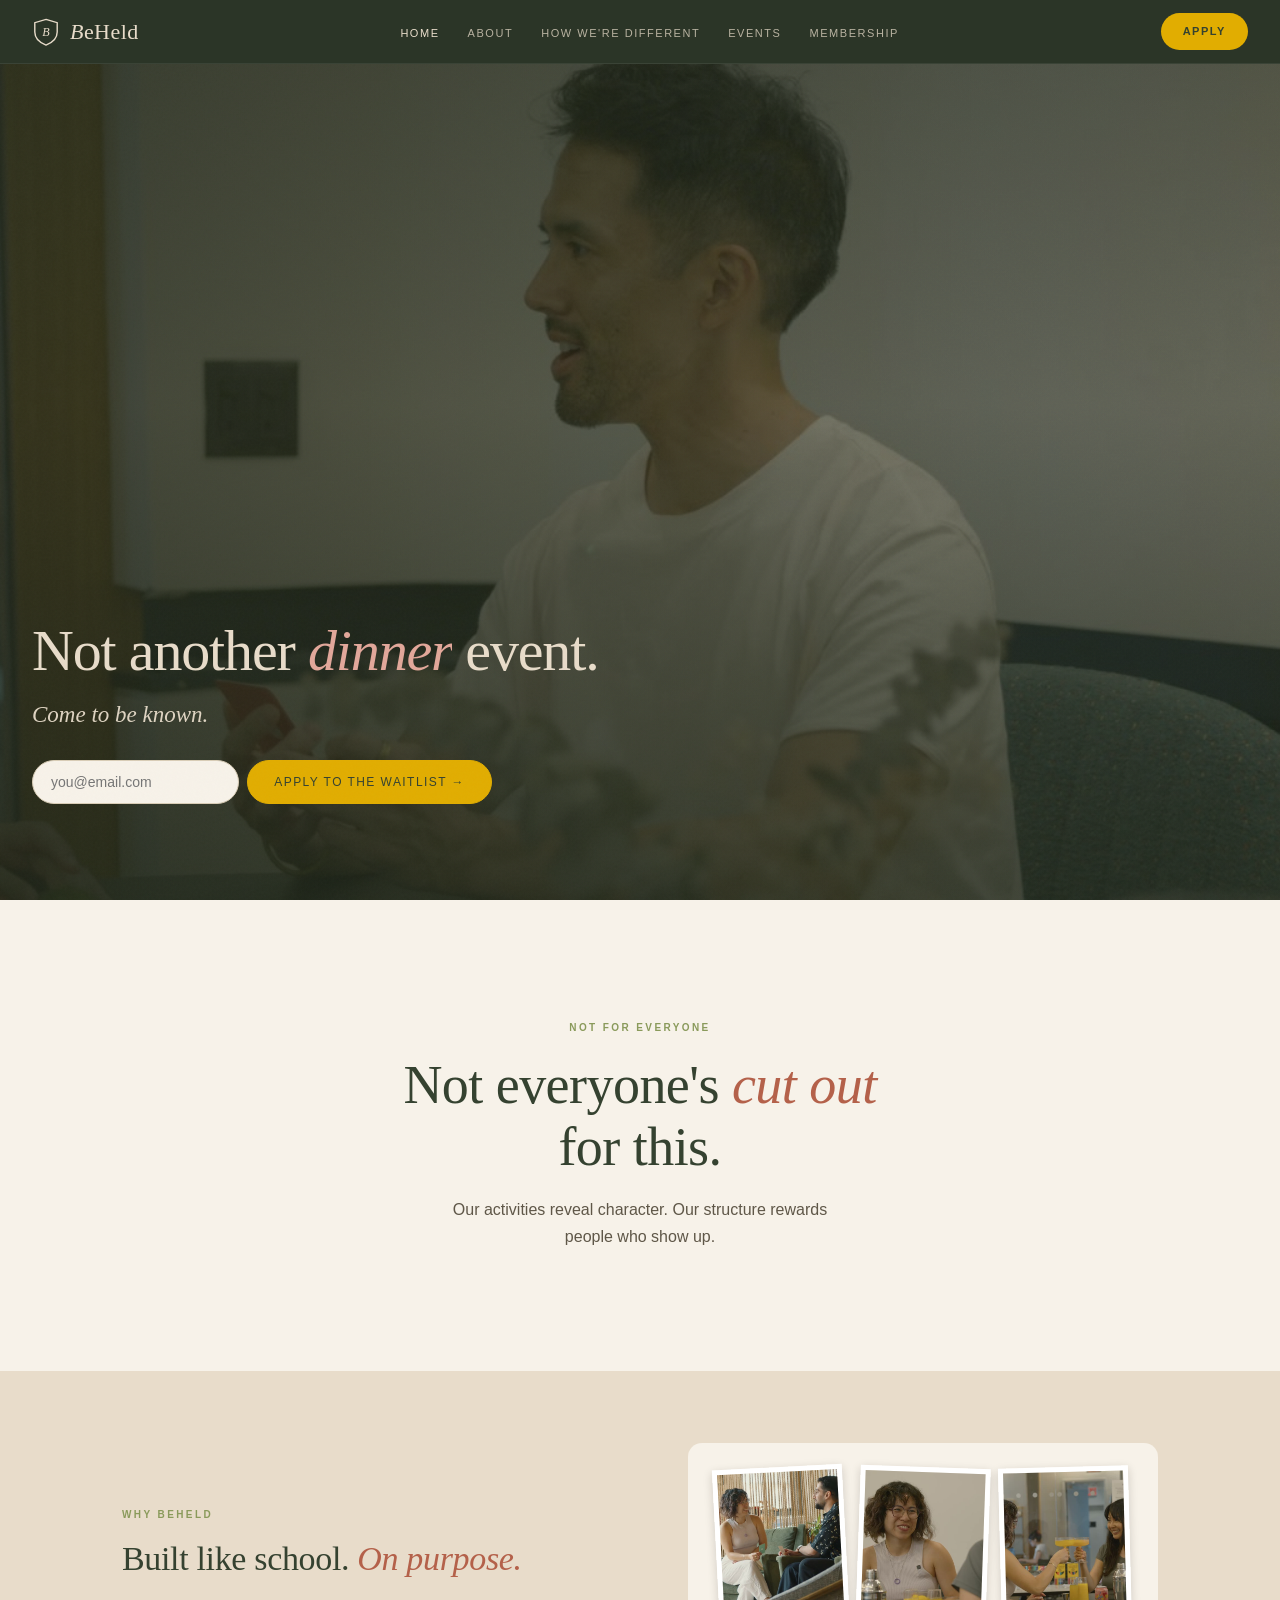
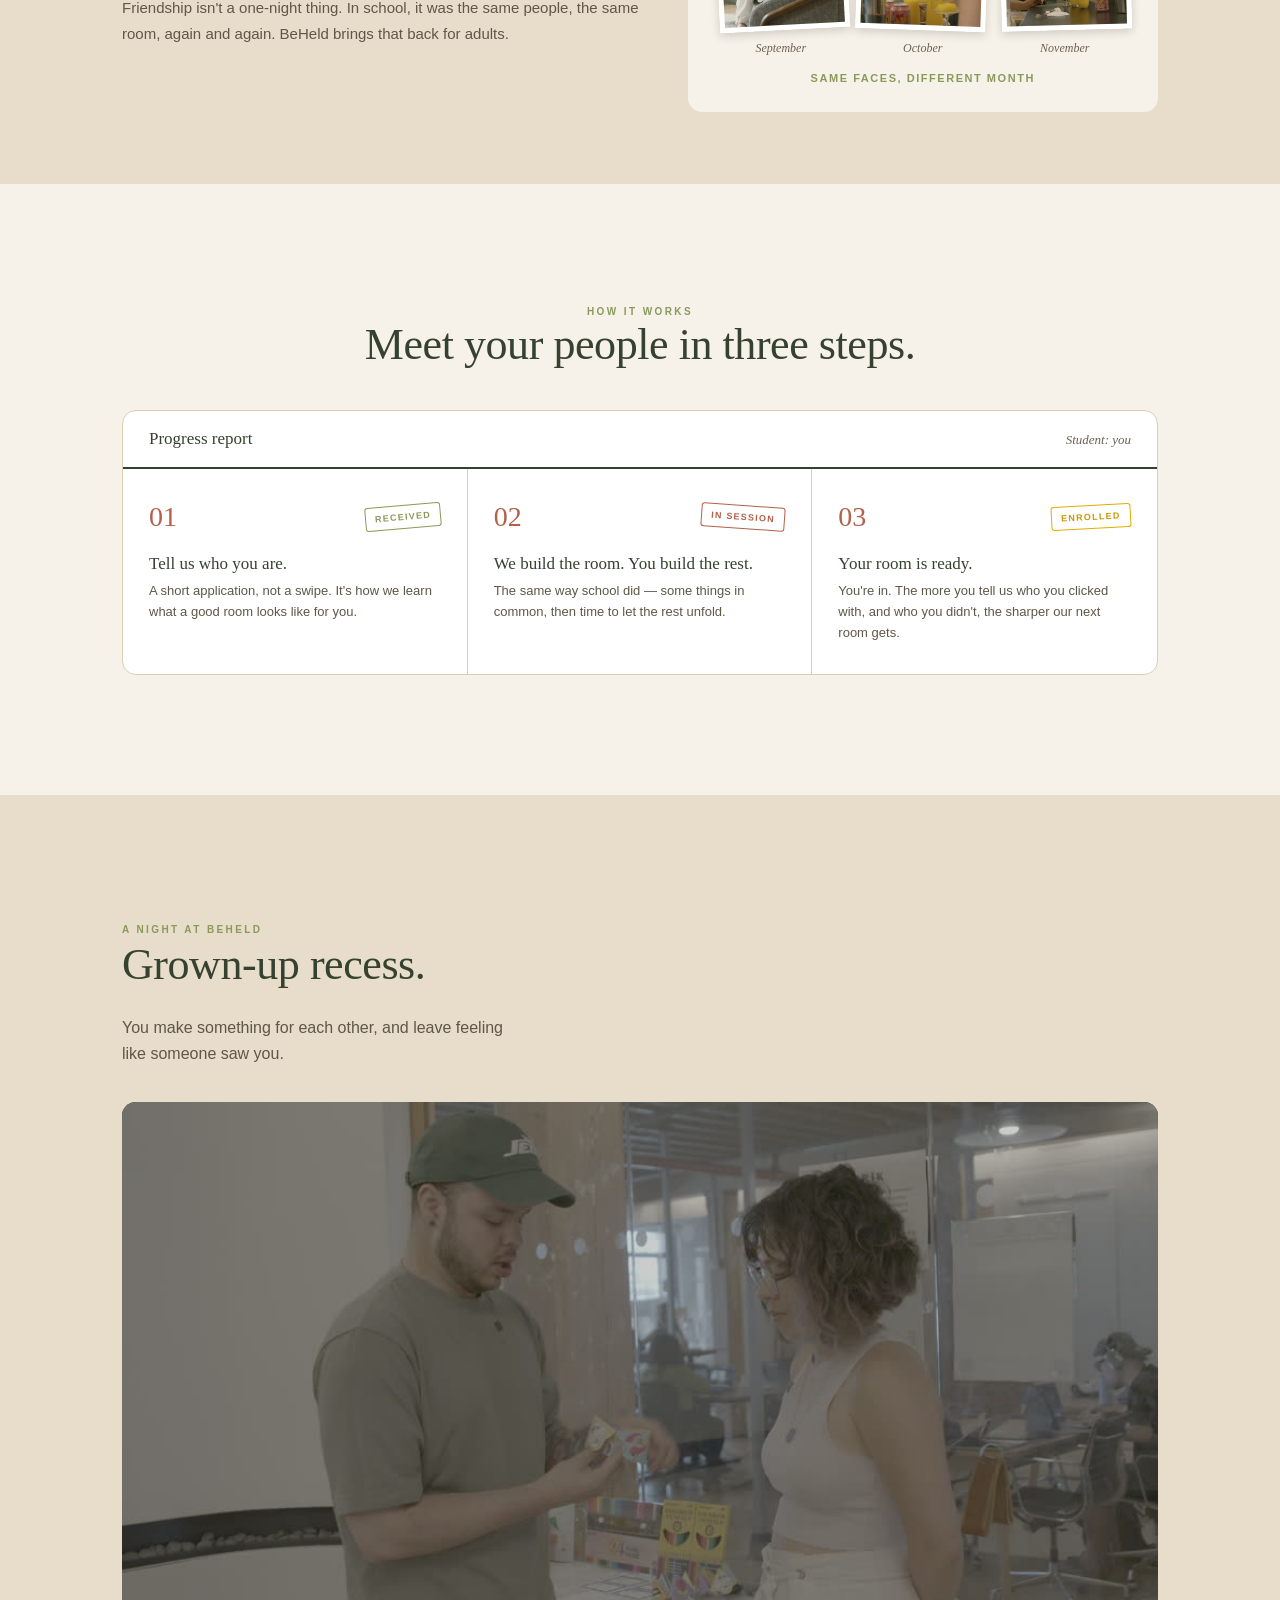
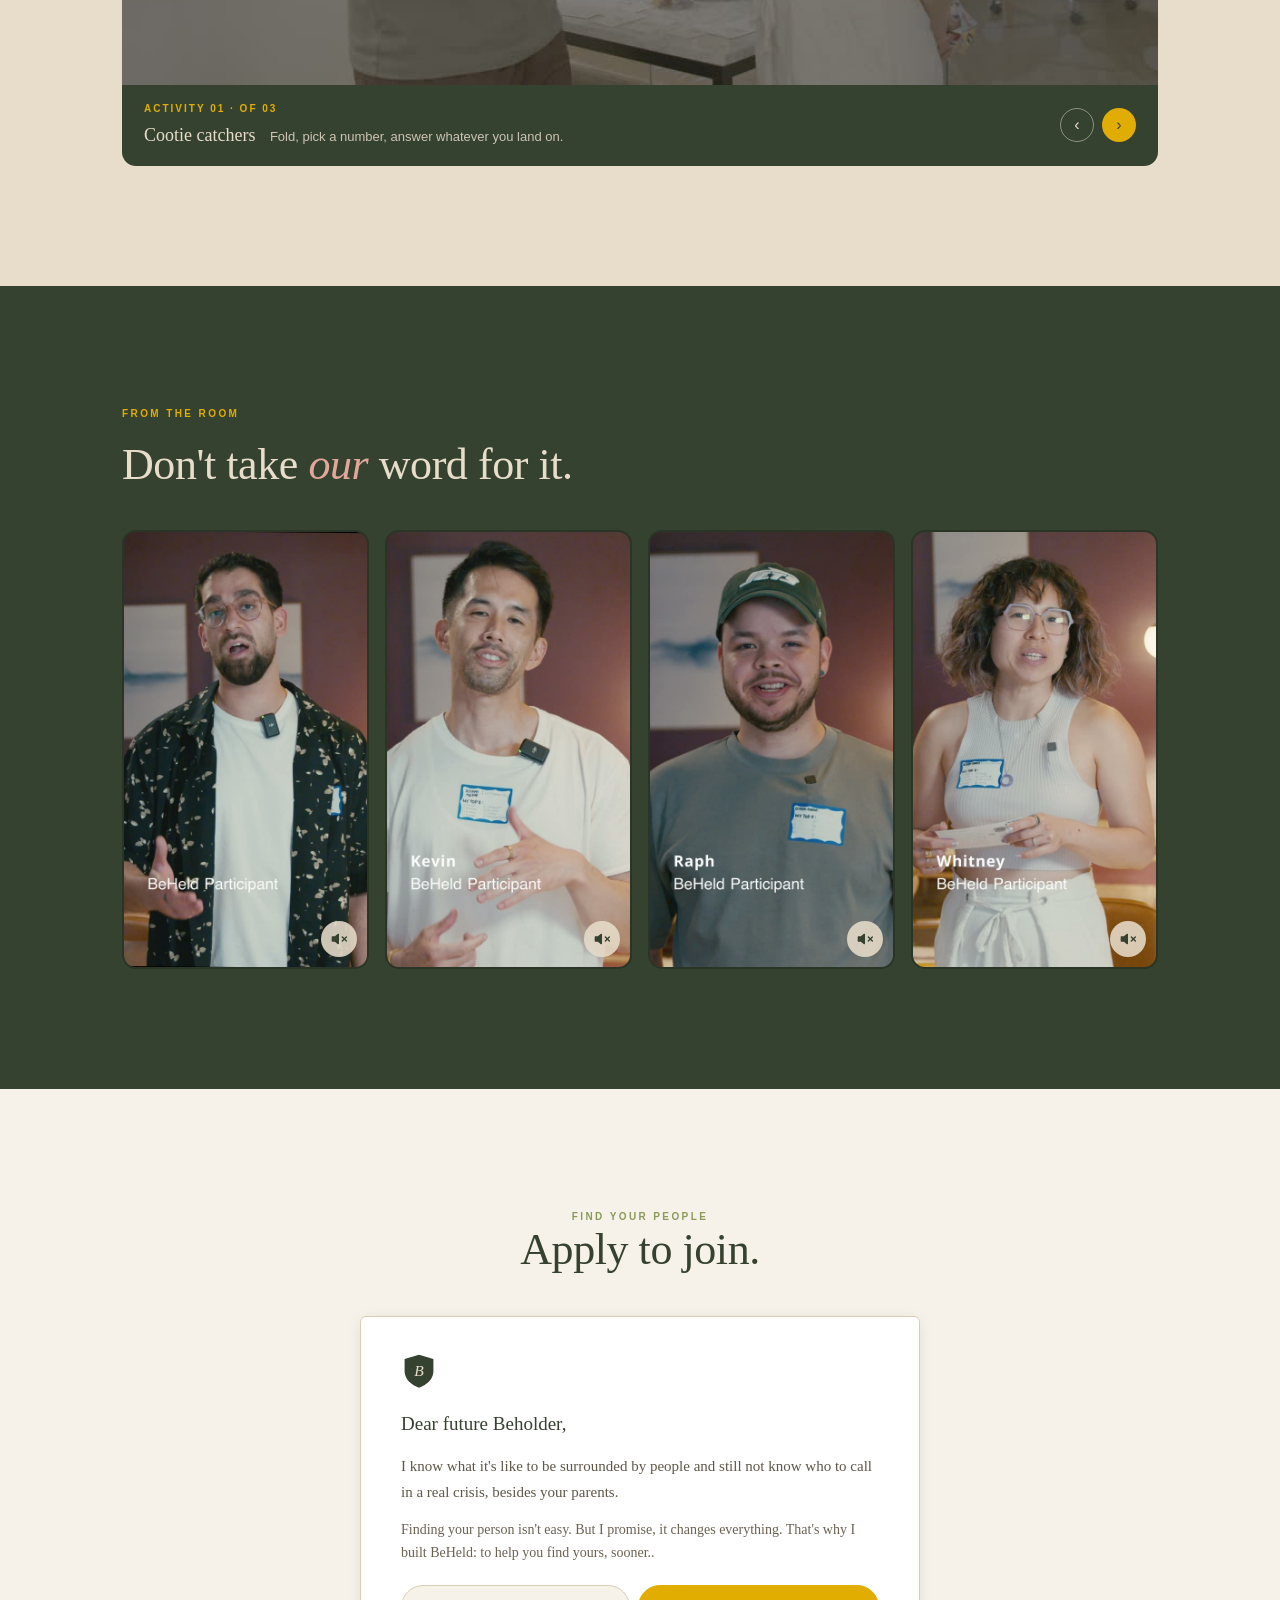
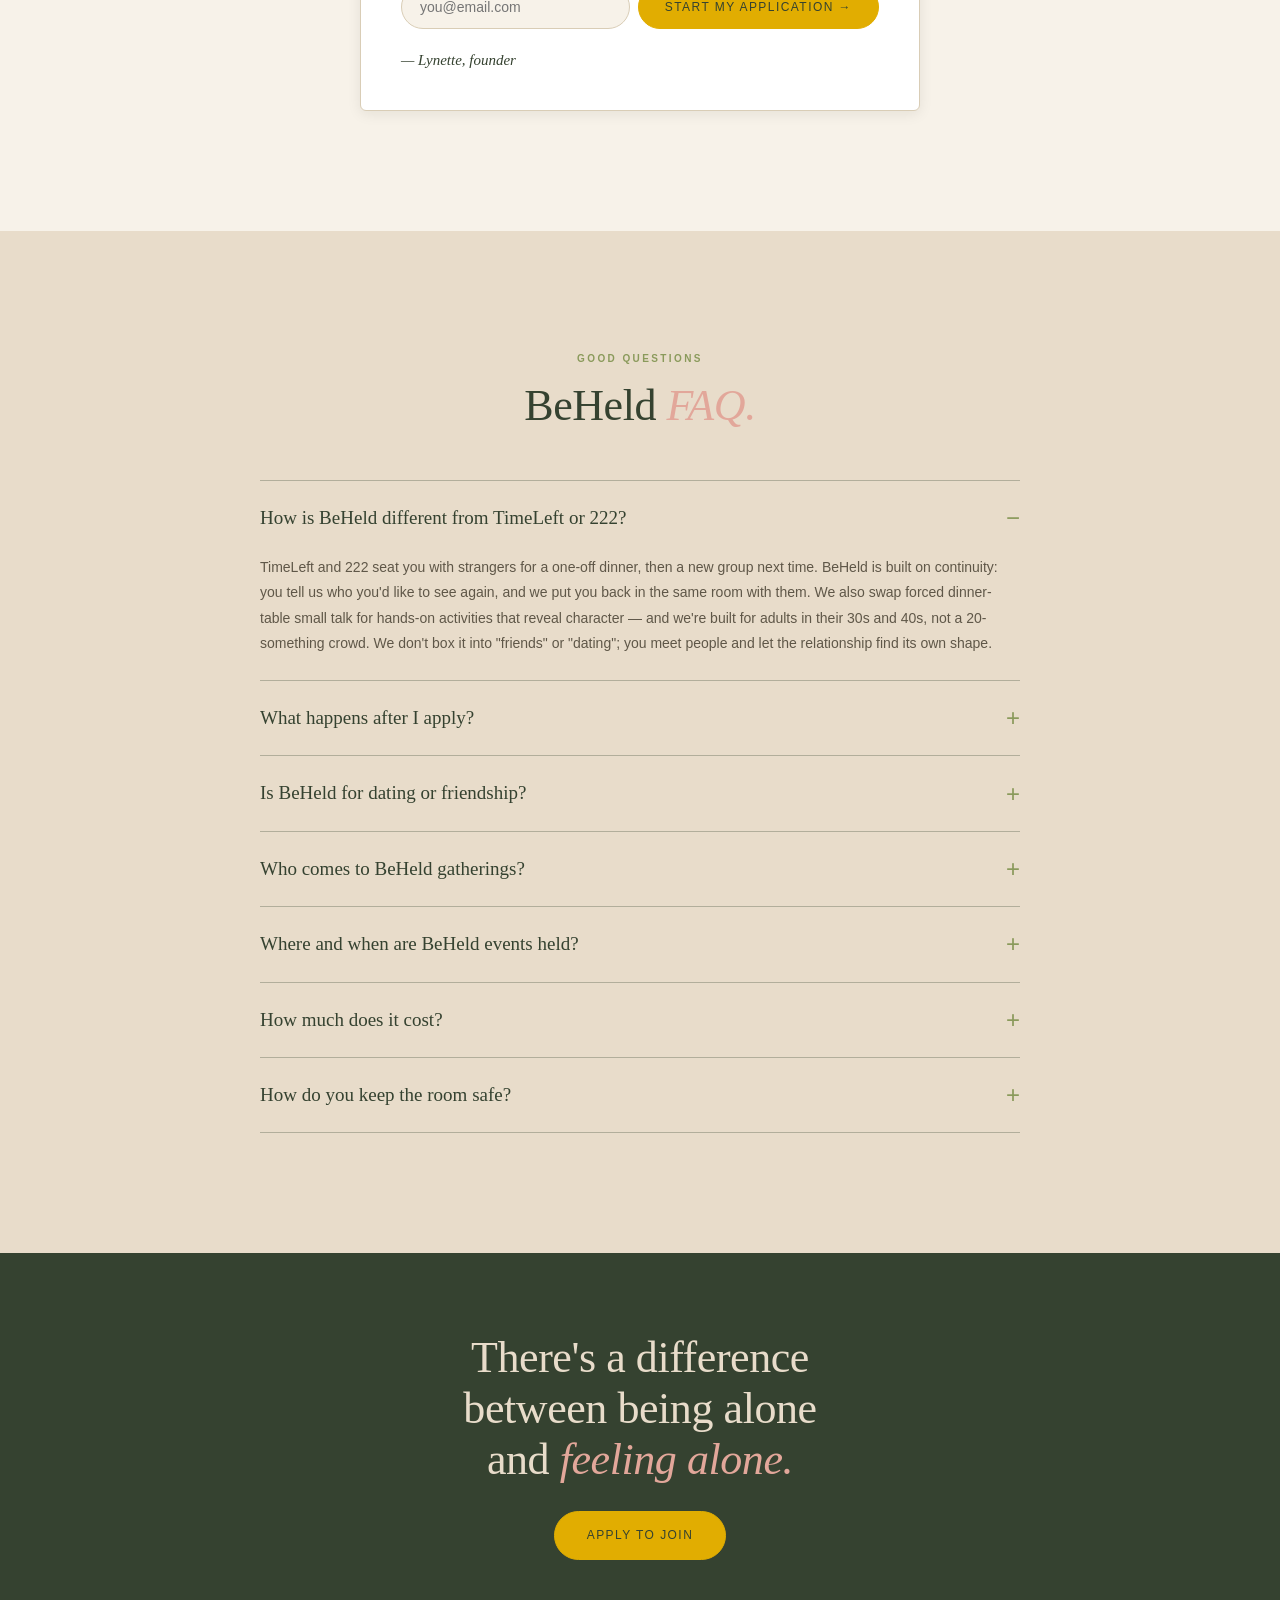
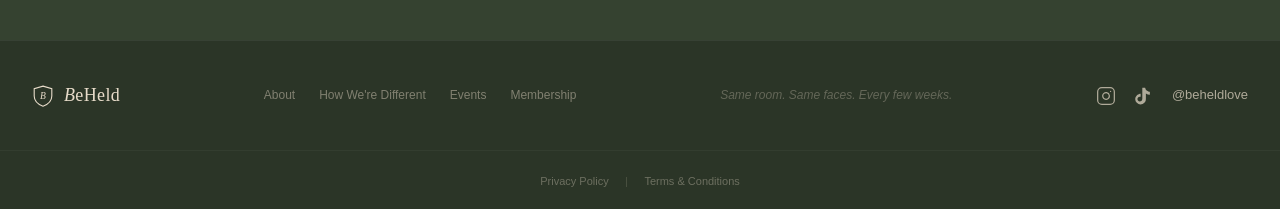
==== index.html @ 6a893042 "SEO pass: real GA4 ID, full head tags on all pages, robots + sitemap - GA4 G-H7E61XHDM6 live on all " ====
<!DOCTYPE html>
<html lang="en">
<head>
  <!-- Google Analytics 4 -->
  <script async src="https://www.googletagmanager.com/gtag/js?id=G-H7E61XHDM6"></script>
  <script>
    window.dataLayer = window.dataLayer || [];
    function gtag(){dataLayer.push(arguments);}
    gtag('js', new Date());
    gtag('config', 'G-H7E61XHDM6', { allow_google_signals: false });
  </script>

  <meta charset="UTF-8"/>
  <meta name="viewport" content="width=device-width, initial-scale=1.0"/>
  <title>Meaningful Connection Events in NYC | BeHeld</title>
  <meta name="description" content="Curated NYC gatherings for people seeking meaningful connection. Go beyond small talk through activities that reveal character and end with Made for You."/>
  <link rel="canonical" href="https://beheld.love/"/>
  <meta name="robots" content="index, follow"/>
  <meta property="og:type" content="website"/>
  <meta property="og:title" content="Meaningful Connection Events in NYC | BeHeld"/>
  <meta property="og:description" content="Curated NYC gatherings for people seeking meaningful connection. Go beyond small talk through activities that reveal character and end with Made for You."/>
  <meta property="og:url" content="https://beheld.love/"/>
  <meta property="og:image" content="https://beheld.love/assets/og-image.jpg"/>
  <meta name="twitter:card" content="summary_large_image"/>
  <link rel="icon" type="image/svg+xml" href="assets/crest.svg"/>
  <!-- Klaviyo onsite tracking + embedded forms -->
  <script async type='text/javascript' src='https://static.klaviyo.com/onsite/js/TFTB5A/klaviyo.js?company_id=TFTB5A'></script>
  <script type="text/javascript">
  //Initialize Klaviyo object on page load
  !function(){if(!window.klaviyo){window._klOnsite=window._klOnsite||[];try{window.klaviyo=new Proxy({},{get:function(n,i){return"push"===i?function(){var n;(n=window._klOnsite).push.apply(n,arguments)}:function(){for(var n=arguments.length,o=new Array(n),w=0;w<n;w++)o[w]=arguments[w];var t="function"==typeof o[o.length-1]?o.pop():void 0,e=new Promise((function(n){window._klOnsite.push([i].concat(o,[function(i){t&&t(i),n(i)}]))}));return e}}})}catch(n){window.klaviyo=window.klaviyo||[],window.klaviyo.push=function(){var n;(n=window._klOnsite).push.apply(n,arguments)}}}}();
  </script>
  <link rel="stylesheet" href="css/tokens.css"/>
  <link rel="stylesheet" href="css/base.css"/>
  <link rel="stylesheet" href="css/styles.css"/>
</head>
<body>

<!-- NAV -->
<nav class="nav">
  <a href="index.html" class="logo">
    <svg class="crest" viewBox="0 0 120 120" aria-hidden="true">
      <path d="M60 6 L108 20 V60 C108 88 86 106 60 116 C34 106 12 88 12 60 V20 Z" fill="none" stroke="currentColor" stroke-width="6"/>
      <text x="60" y="76" text-anchor="middle" font-family="Georgia,serif" font-size="52" fill="currentColor" font-style="italic">B</text>
    </svg>
    <span><em>B</em>eHeld</span>
  </a>
  <ul class="nav-links">
    <li><a href="index.html">Home</a></li>
    <li><a href="about.html">About</a></li>
    <li><a href="different.html">How We're Different</a></li>
    <li><a href="events.html">Events</a></li>
    <li><a href="membership.html">Membership</a></li>
    </ul>
  <a href="#join" class="nav-cta" data-track="tally" data-loc="nav">Apply</a>
  <button class="nav-hamburger" id="hamburger" aria-label="Menu">
    <span></span><span></span><span></span>
  </button>
</nav>
<div class="nav-mobile" id="mobile-nav">
  <a href="index.html">Home</a>
  <a href="about.html">About</a>
  <a href="different.html">How We're Different</a>
  <a href="events.html">Events</a>
  <a href="membership.html">Membership</a>
  <a href="#join" style="color:var(--mustard)">Apply →</a>
</div>

<!-- HERO -->
<section class="hero" aria-label="Meet people and build real connections in NYC with BeHeld curated gatherings">
  <div class="hero-media">
    <video autoplay muted loop playsinline poster="assets/hero-poster.jpg" preload="metadata">
      <source src="assets/hero-loop.mp4" type="video/mp4">
    </video>
  </div>
  <div class="hero-scrim"></div>

  <div class="hero-content">
    <h1 aria-label="Not another networking, dinner, speed-dating, or social event.">Not another<br class="hero-h1-br"/> <span class="rotate-line" aria-hidden="true"><span class="rotate-slot"><span class="rotate-word accent">networking</span></span> event.</span></h1>
    <p class="hero-sub hero-sub--serif">Come to be known.</p>

    <form class="lead-form" data-signup-source="homepage_hero" data-flow="application" novalidate>
      <input type="email" name="email" placeholder="you@email.com" aria-label="Your email" required>
      <button class="btn btn-primary" type="submit">Apply to the waitlist →</button>
    </form>
    <p class="lead-form-msg" hidden></p>
  </div>
</section>

<!-- FILTER -->
<section class="section filter-band reveal" id="not-for-everyone">
  <div class="container">
    <span class="eyebrow">Not for everyone</span>
    <h2>Not everyone's <em>cut out</em><br/>for this.</h2>
    <p class="filter-sub">Our activities reveal character. Our structure rewards people who show up.</p>
  </div>
</section>

<!-- WHY BEHELD -->
<section class="section why-band reveal">
  <div class="container why-grid">
    <div class="why-text">
      <span class="eyebrow">Why BeHeld</span>
      <h2>Built like school. <em>On purpose.</em></h2>
      <p>Friendship isn't a one-night thing. In school, it was the same people, the same room, again and again. BeHeld brings that back for adults.</p>
    </div>
    <div class="why-graphic why-yearbook">
      <div class="yearbook-strip">
        <figure class="polaroid"><img src="assets/why-yearbook-1.jpg" alt="Two guests trading question cards on a couch at a BeHeld gathering"/><figcaption>September</figcaption></figure>
        <figure class="polaroid"><img src="assets/why-yearbook-2.jpg" alt="A guest smiling over the drink another guest made for her at a BeHeld night"/><figcaption>October</figcaption></figure>
        <figure class="polaroid"><img src="assets/why-yearbook-3.jpg" alt="Two returning guests toasting the drinks they mixed for each other"/><figcaption>November</figcaption></figure>
      </div>
      <div class="why-caption">Same faces, different month</div>
    </div>
  </div>
</section>

<!-- HOW IT WORKS -->
<section class="section reveal" id="how">
  <div class="container">
    <span class="eyebrow" style="display:block;text-align:center;">How it works</span>
    <h2 style="text-align:center;">Meet your people in three steps.</h2>
    <div class="report-card">
      <div class="report-head">
        <span class="report-title">Progress report</span>
        <span class="report-student">Student: you</span>
      </div>
      <div class="report-grid">
        <div class="report-col">
          <div class="report-col-top">
            <span class="report-num">01</span>
            <span class="report-stamp report-stamp--received">Received</span>
          </div>
          <div class="report-step">Tell us who you are.</div>
          <p>A short application, not a swipe. It's how we learn what a good room looks like for you.</p>
        </div>
        <div class="report-col">
          <div class="report-col-top">
            <span class="report-num">02</span>
            <span class="report-stamp report-stamp--session">In session</span>
          </div>
          <div class="report-step">We build the room. You build the rest.</div>
          <p>The same way school did — some things in common, then time to let the rest unfold.</p>
        </div>
        <div class="report-col">
          <div class="report-col-top">
            <span class="report-num">03</span>
            <span class="report-stamp report-stamp--enrolled">Enrolled</span>
          </div>
          <div class="report-step">Your room is ready.</div>
          <p>You're in. The more you tell us who you clicked with, and who you didn't, the sharper our next room gets.</p>
        </div>
      </div>
    </div>
  </div>
</section>

<!-- THE NIGHT -->
<section class="section night-band reveal" id="night">
  <div class="container">
    <span class="eyebrow">A night at BeHeld</span>
    <h2 style="text-align:left;">Grown-up recess.</h2>
    <p class="night-sub">You make something for each other, and leave feeling like someone saw you.</p>
    <div class="recess-carousel">
      <div class="recess-frame">
        <div class="recess-stage">
          <figure class="recess-slide is-active" data-name="Cootie catchers" data-desc="Fold, pick a number, answer whatever you land on.">
            <video src="assets/recess-cootie.mp4" poster="assets/recess-cootie.jpg" muted loop playsinline preload="metadata" aria-label="Guests folding cootie catchers"></video>
          </figure>
          <figure class="recess-slide" data-name="Mix a drink for each other" data-desc="You don’t order here — you make one for the person across from you.">
            <video src="assets/recess-drink.mp4" poster="assets/recess-drink.jpg" muted loop playsinline preload="metadata" aria-label="Guests mixing drinks for each other"></video>
          </figure>
          <figure class="recess-slide" data-name="Deep-question cards" data-desc="Skip the weather. Draw a card, go somewhere real.">
            <video src="assets/recess-questions.mp4" poster="assets/recess-questions.jpg" muted loop playsinline preload="metadata" aria-label="Guests trading deep-question cards"></video>
          </figure>
          <!-- Coming when footage lands:
          <figure class="recess-slide" data-name="Postcard coloring" data-desc="Color something someone else takes home.">…</figure> -->
        </div>
        <div class="recess-caption">
          <div class="recess-text">
            <div class="recess-num">Activity 01 · of 02</div>
            <span class="recess-name">Cootie catchers</span>
            <span class="recess-desc">Fold, pick a number, answer whatever you land on.</span>
          </div>
          <div class="recess-arrows">
            <button class="recess-prev" type="button" aria-label="Previous activity">‹</button>
            <button class="recess-next" type="button" aria-label="Next activity">›</button>
          </div>
        </div>
      </div>
    </div>
  </div>
</section>

<!-- TESTIMONIALS -->
<section class="section testimonial-band reveal" id="stories">
  <div class="container">
    <span class="eyebrow">From the room</span>
    <h2 style="text-align:left;">Don't take <em>our</em> word for it.</h2>
    <div class="testimonial-grid">
      <div class="testimonial-card" data-clip="jason">
        <video src="assets/testimonial-jason.mp4" poster="assets/testimonial-jason.jpg" preload="none" playsinline loop aria-label="Member testimonial video"></video>
        <button class="testimonial-sound" type="button" aria-label="Play with sound">
          <svg class="ic-muted" width="16" height="16" viewBox="0 0 24 24" fill="none" stroke="currentColor" stroke-width="2" stroke-linecap="round" stroke-linejoin="round" aria-hidden="true"><polygon points="11 5 6 9 2 9 2 15 6 15 11 19 11 5" fill="currentColor"/><line x1="23" y1="9" x2="17" y2="15"/><line x1="17" y1="9" x2="23" y2="15"/></svg>
          <svg class="ic-sound" width="16" height="16" viewBox="0 0 24 24" fill="none" stroke="currentColor" stroke-width="2" stroke-linecap="round" stroke-linejoin="round" aria-hidden="true"><polygon points="11 5 6 9 2 9 2 15 6 15 11 19 11 5" fill="currentColor"/><path d="M15.54 8.46a5 5 0 0 1 0 7.07"/><path d="M19.07 4.93a10 10 0 0 1 0 14.14"/></svg>
        </button>
      </div>
      <div class="testimonial-card" data-clip="kevin">
        <video src="assets/testimonial-kevin.mp4" poster="assets/testimonial-kevin.jpg" preload="none" playsinline loop aria-label="Member testimonial video"></video>
        <button class="testimonial-sound" type="button" aria-label="Play with sound">
          <svg class="ic-muted" width="16" height="16" viewBox="0 0 24 24" fill="none" stroke="currentColor" stroke-width="2" stroke-linecap="round" stroke-linejoin="round" aria-hidden="true"><polygon points="11 5 6 9 2 9 2 15 6 15 11 19 11 5" fill="currentColor"/><line x1="23" y1="9" x2="17" y2="15"/><line x1="17" y1="9" x2="23" y2="15"/></svg>
          <svg class="ic-sound" width="16" height="16" viewBox="0 0 24 24" fill="none" stroke="currentColor" stroke-width="2" stroke-linecap="round" stroke-linejoin="round" aria-hidden="true"><polygon points="11 5 6 9 2 9 2 15 6 15 11 19 11 5" fill="currentColor"/><path d="M15.54 8.46a5 5 0 0 1 0 7.07"/><path d="M19.07 4.93a10 10 0 0 1 0 14.14"/></svg>
        </button>
      </div>
      <div class="testimonial-card" data-clip="raph">
        <video src="assets/testimonial-raph.mp4" poster="assets/testimonial-raph.jpg" preload="none" playsinline loop aria-label="Member testimonial video"></video>
        <button class="testimonial-sound" type="button" aria-label="Play with sound">
          <svg class="ic-muted" width="16" height="16" viewBox="0 0 24 24" fill="none" stroke="currentColor" stroke-width="2" stroke-linecap="round" stroke-linejoin="round" aria-hidden="true"><polygon points="11 5 6 9 2 9 2 15 6 15 11 19 11 5" fill="currentColor"/><line x1="23" y1="9" x2="17" y2="15"/><line x1="17" y1="9" x2="23" y2="15"/></svg>
          <svg class="ic-sound" width="16" height="16" viewBox="0 0 24 24" fill="none" stroke="currentColor" stroke-width="2" stroke-linecap="round" stroke-linejoin="round" aria-hidden="true"><polygon points="11 5 6 9 2 9 2 15 6 15 11 19 11 5" fill="currentColor"/><path d="M15.54 8.46a5 5 0 0 1 0 7.07"/><path d="M19.07 4.93a10 10 0 0 1 0 14.14"/></svg>
        </button>
      </div>
      <div class="testimonial-card" data-clip="whitney">
        <video src="assets/testimonial-whitney.mp4" poster="assets/testimonial-whitney.jpg" preload="none" playsinline loop aria-label="Member testimonial video"></video>
        <button class="testimonial-sound" type="button" aria-label="Play with sound">
          <svg class="ic-muted" width="16" height="16" viewBox="0 0 24 24" fill="none" stroke="currentColor" stroke-width="2" stroke-linecap="round" stroke-linejoin="round" aria-hidden="true"><polygon points="11 5 6 9 2 9 2 15 6 15 11 19 11 5" fill="currentColor"/><line x1="23" y1="9" x2="17" y2="15"/><line x1="17" y1="9" x2="23" y2="15"/></svg>
          <svg class="ic-sound" width="16" height="16" viewBox="0 0 24 24" fill="none" stroke="currentColor" stroke-width="2" stroke-linecap="round" stroke-linejoin="round" aria-hidden="true"><polygon points="11 5 6 9 2 9 2 15 6 15 11 19 11 5" fill="currentColor"/><path d="M15.54 8.46a5 5 0 0 1 0 7.07"/><path d="M19.07 4.93a10 10 0 0 1 0 14.14"/></svg>
        </button>
      </div>
    </div>
  </div>
</section>

<!-- JOIN -->
<section class="section reveal" id="join">
  <div class="container">
    <span class="eyebrow" style="display:block;text-align:center;">Find your people</span>
    <h2 style="text-align:center;">Apply to join.</h2>
    <div class="letter-card" id="waitlist">
      <svg class="letter-crest" viewBox="0 0 120 120" aria-hidden="true">
        <path d="M60 6 L108 20 V60 C108 88 86 106 60 116 C34 106 12 88 12 60 V20 Z" fill="var(--ivy)"/>
        <text x="60" y="76" text-anchor="middle" font-family="Georgia,serif" font-size="52" fill="#E8DCCA" font-style="italic">B</text>
      </svg>
      <p class="letter-salutation">Dear future Beholder,</p>
      <p class="letter-body">I know what it's like to be surrounded by people and still not know who to call in a real crisis, besides your parents.</p>
      <p class="letter-aside">Finding your person isn't easy. But I promise, it changes everything.
That's why I built BeHeld: to help you find yours, sooner..</p>
      <form class="lead-form" data-signup-source="join_card" data-flow="application" novalidate>
        <input type="email" name="email" placeholder="you@email.com" aria-label="Your email" required>
        <button class="btn btn-primary" type="submit">Start my application →</button>
      </form>
      <p class="lead-form-msg" hidden></p>
      <p class="letter-signature">— Lynette, founder</p>
    </div>
  </div>
</section>

<!-- FAQ -->
<section class="section faq-section" id="faq">
  <div class="container">
    <div class="faq-header reveal">
      <span class="eyebrow" style="display:block;margin-bottom:14px;">Good questions</span>
      <h2>BeHeld <em>FAQ.</em></h2>
    </div>
    <div class="faq-layout-simple reveal">
      <div class="faq-list">
        <details open>
          <summary>How is BeHeld different from TimeLeft or 222?</summary>
          <div class="faq-answer"><p>TimeLeft and 222 seat you with strangers for a one-off dinner, then a new group next time. BeHeld is built on continuity: you tell us who you'd like to see again, and we put you back in the same room with them. We also swap forced dinner-table small talk for hands-on activities that reveal character — and we're built for adults in their 30s and 40s, not a 20-something crowd. We don't box it into "friends" or "dating"; you meet people and let the relationship find its own shape.</p></div>
        </details>
        <details>
          <summary>What happens after I apply?</summary>
          <div class="faq-answer"><p>We read every application — no bots, no scoring algorithm. Then we go looking for your people: adults whose answers suggest you'd actually click. When we've curated a compatible room, you get an invite with the details. Until then, nothing lands in your inbox. That's the whole point of the waitlist — you wait once, well, instead of showing up to room after room of strangers.</p></div>
        </details>
        <details>
          <summary>Is BeHeld for dating or friendship?</summary>
          <div class="faq-answer"><p>Neither, exactly — and that's the point. BeHeld is about meaningful connection in NYC. We don't define it for you: some people find friends, some find a partner, some find community. You meet people who fit, and let the relationship grow at its own pace.</p></div>
        </details>
        <details>
          <summary>Who comes to BeHeld gatherings?</summary>
          <div class="faq-answer"><p>Mostly people in their 30s and 40s who are a little tired of dating apps and serious about building meaningful connections as an adult in NYC. Every guest is curated from a short application, so you're seated with people who actually fit.</p></div>
        </details>
        <details>
          <summary>Where and when are BeHeld events held?</summary>
          <div class="faq-answer"><p>Gatherings run in intimate NYC venues. Seats are limited on purpose, so the room stays small enough to actually get to know people. Join the waitlist and we'll invite you when your room is ready — upcoming dates live on the <a href="events.html" style="color:var(--sage);border-bottom:1px solid var(--line);">Events page</a>.</p></div>
        </details>
        <details>
          <summary>How much does it cost?</summary>
          <div class="faq-answer"><p>Single events are $65, which covers your seat and matching. Recurring monthly membership and premium tiers are <a href="membership.html" style="color:var(--sage);border-bottom:1px solid var(--line);">opening October 2026</a>.</p></div>
        </details>
        <details>
          <summary>How do you keep the room safe?</summary>
          <div class="faq-answer"><p>Every participant agrees to <a href="code.html" style="color:var(--sage);border-bottom:1px solid var(--line);">The BeHeld Code</a> — a short agreement about how we treat each other, with serious consequences for anyone whose behavior threatens the trust of the room.</p></div>
        </details>
      </div>
    </div>
  </div>
</section>

<!-- CLOSING -->
<div class="cta-band cta-band--center reveal">
  <h2>There's a difference between being alone and <em>feeling alone.</em></h2>
  <div class="cta-band-right">
    <a href="#waitlist" class="btn btn-primary" data-track="tally" data-loc="closing_band">Apply to join</a>
  </div>
</div>

<footer class="footer">
  <a href="index.html" class="logo">
    <svg class="crest" viewBox="0 0 120 120" aria-hidden="true" style="width:22px;height:22px;">
      <path d="M60 6 L108 20 V60 C108 88 86 106 60 116 C34 106 12 88 12 60 V20 Z" fill="none" stroke="currentColor" stroke-width="6"/>
      <text x="60" y="76" text-anchor="middle" font-family="Georgia,serif" font-size="52" fill="currentColor" font-style="italic">B</text>
    </svg>
    <span><em>B</em>eHeld</span>
  </a>
  <div class="footer-links">
    <a href="about.html">About</a>
    <a href="different.html">How We're Different</a>
    <a href="events.html">Events</a>
    <a href="membership.html">Membership</a>
    </div>
  <span class="footer-note">Same room. Same faces. Every few weeks.</span>
  <div class="footer-social">
  <a href="https://www.instagram.com/beheldlove" target="_blank" rel="noopener" aria-label="Instagram">
    <svg width="20" height="20" viewBox="0 0 24 24" fill="none" stroke="currentColor" stroke-width="1.5" stroke-linecap="round" stroke-linejoin="round" aria-hidden="true">
      <rect x="2" y="2" width="20" height="20" rx="5" ry="5"/>
      <path d="M16 11.37A4 4 0 1 1 12.63 8 4 4 0 0 1 16 11.37z"/>
      <line x1="17.5" y1="6.5" x2="17.51" y2="6.5"/>
    </svg>
  </a>
  <a href="https://www.tiktok.com/@beheldlove" target="_blank" rel="noopener" aria-label="TikTok">
    <svg width="20" height="20" viewBox="0 0 24 24" fill="currentColor" aria-hidden="true">
      <path d="M19.59 6.69a4.83 4.83 0 0 1-3.77-4.25V2h-3.45v13.67a2.89 2.89 0 0 1-5.2 1.74 2.89 2.89 0 0 1 2.31-4.64 2.93 2.93 0 0 1 .88.13V9.4a6.84 6.84 0 0 0-1-.05A6.33 6.33 0 0 0 5.8 20.1a6.34 6.34 0 0 0 10.86-4.43V8.94a8.16 8.16 0 0 0 4.77 1.52V7a4.85 4.85 0 0 1-1.84-.31z"/>
    </svg>
  </a>
  <span class="footer-handle">@beheldlove</span>
</div>
</footer>
<div class="footer-legal">
  <a href="privacy.html">Privacy Policy</a>
  <span class="footer-legal-sep">|</span>
  <a href="terms.html">Terms &amp; Conditions</a>
</div>

<!-- STRUCTURED DATA (SEO) -->
<script type="application/ld+json">
{
  "@context": "https://schema.org",
  "@type": "Organization",
  "name": "BeHeld",
  "url": "https://beheld.love/",
  "description": "Curated, activity-based gatherings in NYC for adults who want to build meaningful connections.",
  "areaServed": "New York City",
  "slogan": "Same room. Same faces. Every few weeks."
}
</script>
<script type="application/ld+json">
{
  "@context": "https://schema.org",
  "@type": "FAQPage",
  "mainEntity": [
    {
      "@type": "Question",
      "name": "How is BeHeld different from TimeLeft or 222?",
      "acceptedAnswer": { "@type": "Answer", "text": "TimeLeft and 222 seat you with strangers for a one-off dinner, then a new group next time. BeHeld is built on continuity: you tell us who you'd like to see again, and we put you back in the same room. We swap forced small talk for hands-on activities and are built for adults in their 30s and 40s. We don't box it into friends or dating — you meet people and let the relationship find its own shape." }
    },
    {
      "@type": "Question",
      "name": "What happens after I apply?",
      "acceptedAnswer": { "@type": "Answer", "text": "We read every application, then curate a room of adults whose answers suggest you'd actually click. When we've found compatible people, you get an invite with the details — and nothing lands in your inbox until then." }
    },
    {
      "@type": "Question",
      "name": "Is BeHeld for dating or friendship?",
      "acceptedAnswer": { "@type": "Answer", "text": "Neither, exactly. BeHeld is about meaningful connection in NYC — we don't define it for you. Some find friends, some find a partner, some find community; you meet people who fit and let it grow at its own pace." }
    },
    {
      "@type": "Question",
      "name": "Who comes to BeHeld gatherings?",
      "acceptedAnswer": { "@type": "Answer", "text": "Mostly people in their 30s and 40s who are tired of dating apps and serious about building meaningful connections as an adult in NYC. Every guest is curated from a short application." }
    },
    {
      "@type": "Question",
      "name": "Where and when are BeHeld events held?",
      "acceptedAnswer": { "@type": "Answer", "text": "Gatherings run in intimate NYC venues. Seats are limited, so the room stays small. Join the waitlist and we'll invite you when your room is ready — upcoming dates are on the Events page." }
    },
    {
      "@type": "Question",
      "name": "How much does it cost?",
      "acceptedAnswer": { "@type": "Answer", "text": "Single events are $65, which covers your seat and matching. Recurring monthly membership and premium tiers open October 2026." }
    },
    {
      "@type": "Question",
      "name": "How do you keep the room safe?",
      "acceptedAnswer": { "@type": "Answer", "text": "Every participant agrees to The BeHeld Code — a short agreement about how we treat each other, with serious consequences for anyone whose behavior threatens the trust of the room." }
    }
  ]
}
</script>

<script src="js/main.js"></script>
<script src="js/ab-test.js"></script>
</body>
</html>
---- css/tokens.css ----
/* ==========================================================================
   Design tokens — "Editorial Nostalgia" brand direction
   Base architecture (~80%): ivy, sand, sage. Accents (~20%): blush, mustard.
   Change values here and they propagate everywhere.
   ========================================================================== */

:root {
  /* Color — base architecture (~80%) */
  --paper: #F7F2E9;        /* page background */
  --sand: #E8DCCA;         /* alt band bg, text on dark */
  --ivy: #354230;          /* brand dark: headings, dark bands */
  --ivy-light: #46573F;    /* hover on ivy surfaces */
  --ivy-deep: #2B3527;     /* chrome: nav, footer, footer-legal */
  --sage: #8A9A5B;         /* structural accent: eyebrows, markers, labels */

  /* Color — accents (~20%, human moments only) */
  --blush: #E2A79A;        /* vulnerability: emotional italics, pullquotes (dark bg) */
  --clay: #B4614A;         /* blush's role on LIGHT backgrounds (pale blush lacks contrast there) */
  --mustard: #E1AD01;      /* fun: RSVP/CTA buttons, badges */
  --mustard-deep: #C79A01; /* CTA hover */

  /* Color — text */
  --ink: #2C3E50;          /* body text */
  --ink-soft: #5F5748;     /* secondary body */
  --muted: #6B6152;

  /* Color — derived (lines, overlays) */
  --line: #D9CDB6;
  --line-strong: rgba(53, 66, 48, 0.30);
  --paper-translucent: rgba(247, 242, 233, 0.92);

  /* Typography — system stacks, no webfonts */
  --font-serif: Georgia, 'Times New Roman', serif;
  --font-sans: 'Helvetica Neue', Helvetica, Arial, sans-serif;

  /* Spacing scale */
  --space-xs: 8px;
  --space-sm: 12px;
  --space-md: 16px;
  --space-lg: 24px;
  --space-xl: 32px;
  --space-2xl: 48px;
  --space-3xl: 64px;
  --space-4xl: 100px;

  /* Layout */
  --container-max: 1100px;
  --narrow-max: 760px;
  --container-padding: 32px;

  /* Radius */
  --radius-sm: 4px;
  --radius-md: 8px;
  --radius-lg: 14px;
  --radius-pill: 100px;

  /* Transition */
  --transition-fast: 0.2s ease;
}
---- css/base.css ----
/* ==========================================================================
   Base — reset, typography, utilities
   ========================================================================== */
*, *::before, *::after { box-sizing: border-box; margin: 0; padding: 0; }
html { scroll-behavior: smooth; }
body {
  font-family: var(--font-sans);
  background: var(--paper);
  color: var(--ink);
  line-height: 1.6;
  font-weight: 400;
  -webkit-font-smoothing: antialiased;
  -moz-osx-font-smoothing: grayscale;
}
a { color: inherit; text-decoration: none; }
img { max-width: 100%; height: auto; display: block; }

/* Layout */
.container { max-width: var(--container-max); margin: 0 auto; padding: 0 var(--container-padding); }
.narrow    { max-width: var(--narrow-max);    margin: 0 auto; padding: 0 var(--container-padding); }

/* Typography */
.serif { font-family: var(--font-serif); }

.eyebrow {
  font-family: var(--font-sans);
  font-size: 10px; font-weight: 700;
  letter-spacing: 0.24em; text-transform: uppercase;
  color: var(--sage);
}

h1 {
  font-family: var(--font-serif);
  font-size: clamp(40px, 6vw, 66px);
  font-weight: 400; line-height: 1.05;
  color: var(--ivy); letter-spacing: -0.02em;
  margin-bottom: 28px;
}
h1 em { font-style: italic; color: var(--blush); }

h2 {
  font-family: var(--font-serif);
  font-size: clamp(30px, 3.6vw, 44px);
  font-weight: 400; line-height: 1.15;
  color: var(--ivy); letter-spacing: -0.01em;
  margin-bottom: 24px;
}
h2 em { font-style: italic; color: var(--blush); }

h3 {
  font-family: var(--font-serif);
  font-size: 21px; font-weight: 400;
  color: var(--ivy); line-height: 1.3;
}

p { font-size: 15px; line-height: 1.8; color: var(--ink-soft); }

/* Section spacing */
.section     { padding: 120px 0; }
.section-lg  { padding: 140px 0; }
@media (max-width: 768px) {
  .section    { padding: 72px 0; }
  .section-lg { padding: 88px 0; }
}

/* Eyebrow helpers */
.section-eyebrow {
  font-family: var(--font-sans);
  font-size: 10px; font-weight: 700;
  letter-spacing: 0.24em; text-transform: uppercase;
  color: var(--sage); display: block;
  margin-bottom: 20px; text-align: center;
}

.section-lede {
  font-size: 17px; color: var(--muted);
  max-width: 580px; margin: 0 auto 56px;
  text-align: center; line-height: 1.75;
}

/* Buttons */
.btn {
  display: inline-block;
  font-family: var(--font-sans); font-size: 12px; font-weight: 500;
  letter-spacing: 0.12em; text-transform: uppercase;
  padding: 14px 32px; border: 1px solid transparent;
  cursor: pointer; transition: all var(--transition-fast);
  border-radius: var(--radius-pill);
}
.btn-primary  { background: var(--mustard);  color: var(--ivy); border-color: var(--mustard); }
.btn-primary:hover  { background: var(--mustard-deep); border-color: var(--mustard-deep); transform: translateY(-1px); }
.btn-secondary { background: transparent; color: var(--ivy); border-color: var(--line-strong); }
.btn-secondary:hover { border-color: var(--ivy); }
.btn-dark     { background: var(--ivy);  color: var(--sand); border-color: var(--ivy); }
.btn-dark:hover     { background: var(--ivy-light); }
.btn-light    { background: var(--paper); color: var(--ivy); border-color: var(--line-strong); }
.btn-light:hover    { background: var(--sand); }
.btn-ghost    { background: transparent; color: var(--sand); border-color: var(--sand); }
.btn-ghost:hover    { background: rgba(232,220,202,0.12); }

/* Reveal animation */
.reveal { opacity: 0; transform: translateY(18px); transition: opacity 0.65s ease, transform 0.65s ease; }
.reveal.visible { opacity: 1; transform: translateY(0); }
.reveal-d1 { transition-delay: 0.10s; }
.reveal-d2 { transition-delay: 0.20s; }
.reveal-d3 { transition-delay: 0.30s; }

/* Grain overlay */
body::after {
  content: ''; position: fixed; inset: 0; pointer-events: none; z-index: 100;
  background-image: url("data:image/svg+xml,%3Csvg viewBox='0 0 512 512' xmlns='http://www.w3.org/2000/svg'%3E%3Cfilter id='n'%3E%3CfeTurbulence type='fractalNoise' baseFrequency='0.75' numOctaves='4' stitchTiles='stitch'/%3E%3C/filter%3E%3Crect width='100%25' height='100%25' filter='url(%23n)' opacity='0.022'/%3E%3C/svg%3E");
}

@media (max-width: 768px) {
  .hide-mobile { display: none !important; }
}

/* Hero entrance animation */
@keyframes fadeUp {
  from { opacity: 0; transform: translateY(14px); }
  to   { opacity: 1; transform: translateY(0); }
}
---- css/styles.css ----
/* ==========================================================================
   styles.css — all component & section styles
   ========================================================================== */

/* ── NAV ── */
.nav {
  position: fixed; top: 0; left: 0; right: 0; z-index: 9000;
  background: var(--ivy-deep) !important;
  border-bottom: 1px solid rgba(255,255,255,0.07);
  height: 64px; padding: 0 var(--container-padding);
  display: flex; align-items: center; justify-content: space-between;
  isolation: isolate;
  -webkit-backdrop-filter: none !important;
  backdrop-filter: none !important;
}
.logo {
  font-family: var(--font-serif); font-size: 22px; font-weight: 400;
  color: var(--sand) !important; letter-spacing: 0.02em; text-decoration: none;
  display: inline-flex; align-items: center; gap: 10px;
}
.logo em { font-style: italic; color: var(--sand) !important; }
.logo .crest { width: 28px; height: 28px; flex-shrink: 0; }
.nav-links { display: flex; align-items: center; gap: 28px; list-style: none; }
.nav-links a {
  font-size: 11px; letter-spacing: 0.14em; text-transform: uppercase;
  color: rgba(232,220,202,0.75) !important;
  transition: color var(--transition-fast);
}
.nav-links a:hover, .nav-links a.active { color: var(--sand) !important; }
.nav-cta {
  font-size: 11px; letter-spacing: 0.14em; text-transform: uppercase;
  font-weight: 700; color: var(--ivy); background: var(--mustard);
  padding: 10px 22px; border-radius: var(--radius-pill);
  transition: background var(--transition-fast);
}
.nav-cta:hover { background: var(--mustard-deep); }

/* Mobile hamburger */
.nav-hamburger {
  display: none; flex-direction: column; gap: 5px;
  background: none; border: none; cursor: pointer; padding: 4px;
}
.nav-hamburger span { display: block; width: 22px; height: 1.5px; background: var(--sand); transition: all var(--transition-fast); }
.nav-mobile {
  display: none; position: fixed; top: 64px; left: 0; right: 0; bottom: 0;
  background: var(--ivy-deep); z-index: 199;
  flex-direction: column; align-items: center; justify-content: center; gap: 28px;
}
.nav-mobile.open { display: flex; }
.nav-mobile a {
  font-size: 28px; font-family: var(--font-serif); font-weight: 400;
  color: var(--sand); transition: color var(--transition-fast);
}
.nav-mobile a:hover { color: var(--blush); }
@media (max-width: 900px) {
  .nav-links, .nav-cta { display: none; }
  .nav-hamburger { display: flex; }
}

/* ── PAGE HERO (inner pages) ── */
.page-hero {
  padding-top: 64px; background: var(--ivy);
  position: relative; overflow: hidden;
}
.page-hero::before {
  content: ''; position: absolute;
  width: 600px; height: 600px; border-radius: 50%;
  border: 1px solid rgba(255,255,255,0.04);
  top: -200px; right: -150px; pointer-events: none;
}
.page-hero-inner {
  padding: 112px var(--container-padding) 96px;
  max-width: var(--container-max); margin: 0 auto;
  position: relative; z-index: 1;
}
.page-hero .eyebrow { color: var(--mustard); display: block; margin-bottom: 20px; }
.page-hero h1 { color: var(--sand); font-size: clamp(38px,4.6vw,60px); }
.page-hero h1 em { color: var(--blush); }
.page-hero > .page-hero-inner > p { color: rgba(232,220,202,0.7); font-size: 16px; max-width: 520px; margin-top: 16px; }

/* ── CTA BAND ── */
.cta-band {
  background: var(--ivy); padding: 80px var(--container-padding);
  display: grid; grid-template-columns: 1fr auto; gap: 48px; align-items: center;
}
.cta-band h2 { color: var(--sand); text-align: left; margin-bottom: 10px; }
.cta-band h2 em { color: var(--blush); }
.cta-band > div > p { color: rgba(232,220,202,0.55); }
.cta-band-right { display: flex; flex-direction: column; gap: 10px; align-items: center; flex-shrink: 0; }
.cta-note { font-size: 11px; color: rgba(232,220,202,0.4); font-style: italic; text-align: center; }
@media (max-width: 768px) { .cta-band { grid-template-columns: 1fr; } }

/* Centered variant (homepage closing band) */
.cta-band--center { display: block; text-align: center; }
.cta-band--center h2 { text-align: center; max-width: 18ch; margin: 0 auto 26px; }
.cta-band--center .cta-band-right { flex-direction: row; justify-content: center; flex-wrap: wrap; gap: 14px; }

/* ── FOOTER ── */
.footer {
  background: var(--ivy-deep); padding: 40px var(--container-padding);
  display: flex; justify-content: space-between; align-items: center;
  border-top: 1px solid rgba(255,255,255,0.06);
}
.footer .logo { font-size: 18px; }
.footer-links { display: flex; gap: 24px; flex-wrap: wrap; }
.footer-links a { font-size: 12px; color: rgba(232,220,202,0.45); transition: color var(--transition-fast); }
.footer-links a:hover { color: var(--blush); }
.footer-note { font-size: 12px; color: rgba(232,220,202,0.3); font-style: italic; }
@media (max-width: 768px) { .footer { flex-direction: column; gap: 20px; text-align: center; } .footer-links { flex-wrap: wrap; justify-content: center; } }

/* ── FOOTER LEGAL FOOTNOTE ── */
.footer-legal {
  background: var(--ivy-deep);
  padding: 16px var(--container-padding);
  border-top: 1px solid rgba(255,255,255,0.04);
  text-align: center;
}
.footer-legal a {
  font-size: 11px;
  color: rgba(232,220,202,0.35);
  transition: color var(--transition-fast);
}
.footer-legal a:hover { color: var(--blush); }
.footer-legal-sep {
  font-size: 11px;
  color: rgba(232,220,202,0.18);
  margin: 0 12px;
}

/* ── LEGAL PAGES (privacy, terms) ── */
.legal-content { max-width: var(--narrow-max); margin: 0 auto; padding: 0 var(--container-padding); }
.legal-content h2 { font-size: 24px; letter-spacing: -0.5px; margin: 52px 0 14px; }
.legal-content section:first-child h2 { margin-top: 0; }
.legal-content p { margin-bottom: 14px; }
.legal-content ul { margin: 0 0 14px 20px; }
.legal-content li { font-size: 15px; line-height: 1.8; color: var(--ink-soft); margin-bottom: 6px; }
.legal-content li::marker { color: var(--sage); }
.legal-content a { color: var(--sage); transition: color var(--transition-fast); }
.legal-content a:hover { color: var(--ivy); }
.legal-updated { font-size: 12px; font-style: italic; color: var(--muted); }
.legal-table-wrap { overflow-x: auto; margin: 8px 0 14px; }
.legal-table { width: 100%; min-width: 560px; border-collapse: collapse; font-size: 14px; }
.legal-table th {
  font-family: var(--font-sans); font-size: 10px; font-weight: 700;
  letter-spacing: 0.14em; text-transform: uppercase; color: var(--sage);
  text-align: left; padding: 10px 16px 10px 0; border-bottom: 1px solid var(--line-strong);
}
.legal-table td {
  padding: 12px 16px 12px 0; border-bottom: 1px solid var(--line);
  color: var(--ink-soft); line-height: 1.6; vertical-align: top;
}

/* ── IMAGE PLACEHOLDER ── */
.img-ph {
  background: var(--sand); border: 1px solid var(--line);
  display: flex; flex-direction: column; align-items: center; justify-content: center; gap: 8px;
}
.img-ph .ph-label { font-size: 10px; letter-spacing: 0.18em; text-transform: uppercase; color: var(--muted); }
.img-ph .ph-size  { font-family: var(--font-serif); font-size: 14px; font-style: italic; color: var(--line-strong); }

/* ── HOMEPAGE: HERO (full-bleed video + rotating headline) ── */
.hero {
  position: relative; padding-top: 64px;
  min-height: 100vh; min-height: 100svh; /* fills the first screen on all devices; svh tracks mobile browser chrome */
  display: flex; align-items: flex-end; overflow: hidden;
}
.hero-media { position: absolute; inset: 0; z-index: 0; background: var(--ivy-deep); }
.hero-media video, .hero-media img { width: 100%; height: 100%; object-fit: cover; }
.hero-scrim {
  position: absolute; inset: 0; z-index: 1;
  background:
    linear-gradient(100deg, rgba(30,38,26,0.72) 0%, rgba(30,38,26,0.42) 60%, rgba(30,38,26,0.30) 100%),
    linear-gradient(180deg, rgba(30,38,26,0.40) 0%, rgba(30,38,26,0.15) 45%, rgba(30,38,26,0.65) 100%);
}
.hero-content {
  position: relative; z-index: 2; color: var(--sand);
  width: 100%;
  padding: 80px var(--container-padding) 96px;
}
@media (max-width: 768px) {
  .hero-content { padding-bottom: 72px; }
}
/* Headline never wraps: fluid size keeps "Not another speed-dating event."
   on one line; below 600px it breaks into two FIXED lines instead. */
.hero-content h1 {
  color: var(--sand); margin-bottom: 0;
  white-space: nowrap;
  font-size: clamp(20px, calc((100vw - 64px) / 15.4), 58px);
}
.hero-content h1 .accent { font-style: italic; color: var(--blush); }
.hero-h1-br { display: none; }
.rotate-line { white-space: nowrap; }
.rotate-slot {
  display: inline-block; overflow: hidden; vertical-align: bottom;
  transition: width 0.4s ease;
}
.rotate-word {
  display: inline-block; white-space: nowrap;
  transition: opacity 0.3s ease, transform 0.3s ease;
}
.hero-sub--serif {
  font-family: var(--font-serif); font-style: italic;
  font-size: clamp(19px, 2.2vw, 23px); line-height: 1.5;
  color: rgba(232,220,202,0.95); margin-top: 16px;
}
@media (max-width: 600px) {
  .hero-content h1 {
    white-space: normal; line-height: 1.15;
    font-size: clamp(26px, calc((100vw - 64px) / 9.8), 40px);
  }
  .hero-h1-br { display: inline; }
}
@media (max-width: 768px) {
  .hero { min-height: 100vh; min-height: 100svh; }
}

/* Lead form (hero + join card) */
.lead-form { display: flex; gap: 8px; flex-wrap: wrap; margin-top: 28px; max-width: 460px; }
.lead-form input {
  flex: 1; min-width: 150px; font-family: var(--font-sans); font-size: 14px;
  padding: 13px 18px; border: 1px solid var(--line); border-radius: var(--radius-pill);
  outline: none; background: var(--paper); color: var(--ink);
}
.lead-form input:focus { border-color: var(--sage); }
.lead-form .btn { padding: 13px 26px; }
.lead-form-msg { font-family: var(--font-sans); font-size: 13px; margin-top: 10px; }
.lead-form-msg a { text-decoration: underline; text-underline-offset: 3px; }
.lead-success { font-family: var(--font-sans); font-size: 15px; line-height: 1.6; margin-top: 28px; }
.lead-success .btn { margin-top: 14px; }

/* ── HOMEPAGE: FILTER BAND (the loud beat — bright, oversized type after
   the dark hero; loudness comes from the contrast change, not darkness) ── */
.filter-band { background: var(--paper); text-align: center; }
.filter-band .eyebrow { display: block; margin-bottom: 18px; }
.filter-band h2 {
  font-size: clamp(34px, 4.6vw, 54px);
  line-height: 1.15; margin: 0 auto;
}
.filter-band h2 em { color: var(--clay); }
.filter-band .filter-sub {
  font-family: var(--font-sans); font-size: 16px; line-height: 1.7;
  max-width: 44ch; margin: 18px auto 0; color: var(--ink-soft);
}

/* ── HOMEPAGE: WHY BEHELD (the quiet, explanatory beat) ── */
.why-band { background: var(--sand); padding: 72px 0; }
.why-grid {
  display: grid; grid-template-columns: 1.1fr 1fr;
  gap: 48px; align-items: center;
}
.why-text .eyebrow { display: block; margin-bottom: 14px; }
.why-text h2 {
  text-align: left; font-size: clamp(24px, 2.8vw, 34px);
  line-height: 1.3; margin-bottom: 14px;
}
.why-text h2 em { color: var(--clay); }
.why-text p { font-family: var(--font-sans); font-size: 15px; line-height: 1.75; color: var(--ink-soft); }
.why-text s { color: var(--muted); text-decoration-thickness: 1px; }
.why-graphic {
  background: var(--paper); border-radius: var(--radius-lg);
  padding: 24px 22px;
}
.yearbook-strip { display: flex; gap: 12px; justify-content: center; }
.polaroid { margin: 0; text-align: center; flex: 0 1 130px; }
.polaroid img {
  width: 100%; aspect-ratio: 4 / 5; object-fit: cover; display: block;
  border: 5px solid #fff; box-shadow: 0 3px 10px rgba(28,20,16,0.18);
}
.polaroid:nth-child(1) img { transform: rotate(-3deg); }
.polaroid:nth-child(2) img { transform: rotate(2deg); }
.polaroid:nth-child(3) img { transform: rotate(-1.5deg); }
.polaroid figcaption {
  font-family: var(--font-serif); font-style: italic; font-size: 12px;
  color: var(--muted); margin-top: 10px;
}
.why-caption {
  font-family: var(--font-sans); font-size: 11px; font-weight: 700;
  letter-spacing: 0.14em; text-transform: uppercase; color: var(--sage);
  text-align: center; margin-top: 12px;
}
@media (max-width: 900px) {
  .why-grid { grid-template-columns: 1fr; gap: 32px; }
  .why-graphic { max-width: 420px; }
}

/* ── HOMEPAGE: HOW IT WORKS (the report card) ── */
.report-card {
  background: #fff; border: 1px solid var(--line);
  border-radius: var(--radius-lg); overflow: hidden;
  margin-top: 40px;
}
.report-head {
  padding: 14px 26px; border-bottom: 2px solid var(--ivy);
  display: flex; justify-content: space-between; align-items: baseline; gap: 16px;
}
.report-title { font-family: var(--font-serif); font-size: 17px; color: var(--ivy); }
.report-student { font-family: var(--font-serif); font-style: italic; font-size: 13px; color: var(--muted); }
.report-grid { display: grid; grid-template-columns: repeat(3, 1fr); }
.report-col { padding: 26px 26px 30px; border-right: 0.5px solid var(--line); }
.report-col:last-child { border-right: none; }
.report-col-top {
  display: flex; justify-content: space-between; align-items: center;
  margin-bottom: 14px;
}
.report-num { font-family: var(--font-serif); font-size: 28px; color: var(--clay); }
.report-step { font-family: var(--font-serif); font-size: 17px; color: var(--ivy); line-height: 1.35; }
.report-col p { font-family: var(--font-sans); font-size: 13px; line-height: 1.6; color: var(--ink-soft); margin-top: 5px; }
.report-stamp {
  font-family: var(--font-sans); font-size: 9px; font-weight: 700;
  letter-spacing: 0.14em; text-transform: uppercase;
  border: 1.5px solid; border-radius: 3px; padding: 4px 9px;
  flex-shrink: 0; white-space: nowrap;
}
.report-stamp--received { color: var(--sage); border-color: var(--sage); transform: rotate(-5deg); }
.report-stamp--session  { color: var(--clay); border-color: var(--clay); transform: rotate(4deg); }
.report-stamp--enrolled { color: var(--mustard-deep); border-color: var(--mustard); transform: rotate(-3deg); }
@media (max-width: 768px) {
  .report-grid { grid-template-columns: 1fr; }
  .report-col { border-right: none; border-bottom: 0.5px solid var(--line); }
  .report-col:last-child { border-bottom: none; }
}

/* ── HOMEPAGE: GROWN-UP RECESS (activity chips) ── */
.night-band { background: var(--sand); }
.night-sub {
  font-family: var(--font-sans); font-size: 16px; line-height: 1.6;
  max-width: 46ch; margin: 14px 0 0; color: var(--ink-soft);
}
/* Activity carousel — full-width clip and ivy caption bar in one rounded
   frame ("cinema" stage + "editorial" text panel). Nothing overlays footage. */
.recess-carousel { margin-top: 36px; }
.recess-frame { border-radius: var(--radius-lg); overflow: hidden; }
.recess-stage {
  position: relative; aspect-ratio: 16 / 9; background: var(--ivy-deep);
}
.recess-slide { margin: 0; position: absolute; inset: 0; opacity: 0; transition: opacity 0.35s ease; pointer-events: none; }
.recess-slide.is-active { opacity: 1; pointer-events: auto; }
.recess-slide video { width: 100%; height: 100%; object-fit: cover; display: block; }
.recess-caption {
  background: var(--ivy);
  padding: 16px 22px;
  display: flex; align-items: center; gap: 18px;
}
.recess-text { flex: 1; min-width: 0; }
.recess-num {
  font-family: var(--font-sans); font-size: 10px; font-weight: 700;
  letter-spacing: 0.2em; text-transform: uppercase; color: var(--mustard);
  margin-bottom: 4px;
}
.recess-name { font-family: var(--font-serif); font-size: 18px; color: var(--sand); }
.recess-desc { font-family: var(--font-sans); font-size: 13px; color: rgba(232,220,202,0.85); margin-left: 10px; }
.recess-arrows { display: flex; gap: 8px; flex-shrink: 0; }
.recess-prev, .recess-next {
  width: 34px; height: 34px; border-radius: 50%; cursor: pointer;
  font-size: 16px; line-height: 1; display: flex; align-items: center; justify-content: center;
  transition: background var(--transition-fast), border-color var(--transition-fast);
}
.recess-prev { background: none; border: 1px solid rgba(232,220,202,0.5); color: var(--sand); }
.recess-prev:hover { border-color: var(--sand); }
.recess-next { background: var(--mustard); border: none; color: var(--ivy); }
.recess-next:hover { background: var(--mustard-deep); }
@media (max-width: 600px) {
  .recess-desc { display: block; margin-left: 0; margin-top: 2px; }
}

/* ── HOMEPAGE: TESTIMONIALS ── */
.testimonial-band { background: var(--ivy); }
.testimonial-band .eyebrow { color: var(--mustard); display: block; margin-bottom: 18px; }
.testimonial-band h2 { color: var(--sand); }
.testimonial-band h2 em { color: var(--blush); }
.testimonial-grid { display: grid; grid-template-columns: repeat(4, 1fr); gap: 16px; margin-top: 40px; }
.testimonial-card {
  position: relative; aspect-ratio: 9 / 16; border-radius: var(--radius-lg);
  overflow: hidden; cursor: pointer; background: var(--ivy-deep);
  border: 2px solid transparent;
  transition: transform var(--transition-fast), border-color var(--transition-fast);
}
.testimonial-card:hover { transform: scale(1.02); }
.testimonial-card.is-sound { border-color: var(--mustard); }
.testimonial-card video { width: 100%; height: 100%; object-fit: cover; display: block; }
.testimonial-sound {
  position: absolute; right: 10px; bottom: 10px;
  width: 36px; height: 36px; border-radius: 50%;
  background: rgba(232,220,202,0.88); color: var(--ivy);
  border: none; cursor: pointer; padding: 0;
  display: flex; align-items: center; justify-content: center;
  transition: background var(--transition-fast);
}
.testimonial-sound:hover { background: var(--sand); }
.testimonial-sound .ic-sound { display: none; }
.testimonial-card.is-sound .ic-sound { display: block; }
.testimonial-card.is-sound .ic-muted { display: none; }
@media (max-width: 768px) {
  .testimonial-grid { grid-template-columns: repeat(2, 1fr); gap: 12px; }
}

/* ── HOMEPAGE: JOIN (the acceptance letter) ── */
.letter-card {
  background: #fff; border: 1px solid var(--line); border-radius: 6px;
  max-width: 560px; margin: 40px auto 0; padding: 36px 40px;
  box-shadow: 0 3px 14px rgba(28,20,16,0.08);
}
.letter-crest { width: 36px; height: 36px; display: block; margin-bottom: 18px; }
.letter-salutation { font-family: var(--font-serif); font-size: 19px; color: var(--ivy); margin-bottom: 12px; }
.letter-body {
  font-family: var(--font-serif); font-size: 15px; line-height: 1.75;
  color: var(--ink-soft); margin-bottom: 12px;
}
.letter-aside {
  font-family: var(--font-serif); font-size: 14px; line-height: 1.7;
  color: var(--muted); margin-bottom: 8px;
}
.letter-card .lead-form { max-width: none; margin-top: 20px; }
.letter-signature {
  font-family: var(--font-serif); font-style: italic; font-size: 15px;
  color: var(--ivy); margin-top: 18px;
}
@media (max-width: 600px) {
  .letter-card { padding: 28px 24px; }
}
.lead-success a { color: inherit; text-decoration: underline; text-underline-offset: 3px; }

/* ── POST-SIGNUP CONFIRMATION DIALOG ── */
.bh-modal-overlay {
  position: fixed; inset: 0; z-index: 9999;
  background: rgba(43,53,39,0.65);
  display: flex; align-items: center; justify-content: center;
  padding: 24px;
}
.bh-modal {
  background: var(--paper); border-radius: var(--radius-lg);
  padding: 36px 32px 32px; max-width: 460px; width: 100%;
  position: relative; box-shadow: 0 20px 60px rgba(28,20,16,0.35);
}
.bh-modal h3 { margin-bottom: 10px; font-size: 24px; }
.bh-modal p { font-family: var(--font-sans); font-size: 15px; line-height: 1.6; color: var(--ink-soft); margin-bottom: 24px; }
.bh-modal-actions { display: flex; flex-direction: column; gap: 10px; }
.bh-modal-actions .btn { text-align: center; }
.bh-modal-close {
  position: absolute; top: 10px; right: 16px;
  background: none; border: none; font-size: 26px; line-height: 1;
  color: var(--muted); cursor: pointer; padding: 4px;
  transition: color var(--transition-fast);
}
.bh-modal-close:hover { color: var(--ivy); }
@media (max-width: 768px) { .paths, .evenif { grid-template-columns: 1fr; } }

/* ── HOMEPAGE: FAQ (simplified — no sidebar) ── */
.faq-section { background: var(--sand); }
.faq-header  { max-width: 480px; margin: 0 auto 48px; text-align: center; }
.faq-header h2 { text-align: center; }
.faq-layout-simple { max-width: 760px; margin: 0 auto; }
.faq-list { display: flex; flex-direction: column; }
details { border-bottom: 0.5px solid var(--line-strong); }
details:first-of-type { border-top: 0.5px solid var(--line-strong); }
summary {
  cursor: pointer; padding: 22px 0; list-style: none;
  font-family: var(--font-serif); font-size: 19px; font-weight: 400; color: var(--ivy);
  display: flex; justify-content: space-between; align-items: center; gap: 16px;
}
summary::-webkit-details-marker { display: none; }
summary::after { content: "+"; font-size: 24px; color: var(--sage); font-family: var(--font-sans); font-weight: 300; flex-shrink: 0; line-height: 1; }
details[open] summary::after { content: "−"; }
.faq-answer { padding: 0 0 24px; }
.faq-answer p { font-size: 14px; line-height: 1.8; color: var(--ink-soft); }
.faq-answer p + p { margin-top: 10px; }

/* ── ABOUT PAGE (single-column) ── */
.about-layout {
  display: grid;
  grid-template-columns: minmax(260px, 1fr) minmax(0, 1.5fr);
  gap: 80px;
  align-items: start;
}
.about-intro {
  position: sticky;
  top: 100px;
}
.about-intro h2 { font-size: clamp(30px, 3.6vw, 46px); }
.about-story { display: flex; flex-direction: column; gap: 24px; }
.about-story p { font-size: 18px; line-height: 1.85; color: var(--ink-soft); }

.pullquote {
  border-top: 1px solid var(--line);
  border-bottom: 1px solid var(--line);
  padding: 32px 0;
  margin: 24px 0;
  text-align: center;
}
.pullquote p {
  font-family: var(--font-serif);
  font-size: clamp(22px, 2.4vw, 28px);
  font-weight: 400;
  font-style: italic;
  line-height: 1.4;
  color: var(--ivy);
  margin: 0;
}
.pullquote em { color: var(--blush); font-style: italic; }

/* Motif under the sticky rail */
.about-motif {
  margin-top: 40px;
  display: flex;
  flex-direction: column;
  align-items: flex-start;
  gap: 18px;
}
.about-motif-caption {
  font-family: var(--font-serif);
  font-style: italic;
  font-size: 18px;
  line-height: 1.5;
  color: var(--ivy);
  margin: 0;
  max-width: 280px;
}

/* Founder note */
.founder-note {
  margin-top: 32px;
  padding-top: 32px;
  border-top: 1px solid var(--line);
}
.founder-note-body {
  font-family: var(--font-serif);
  font-style: italic;
  font-size: 18px;
  line-height: 1.7;
  color: var(--ivy);
  margin: 0 0 20px 0;
}
.founder-signature {
  font-family: var(--font-serif);
  font-size: 18px;
  color: var(--ivy);
  margin: 0;
}

@media (max-width: 900px) {
  .about-layout {
    grid-template-columns: 1fr;
    gap: 40px;
  }
  .about-intro {
    position: static;
  }
  .about-motif {
    margin-top: 28px;
  }
  .about-motif svg {
    width: 160px;
    height: auto;
  }
  .about-story p { font-size: 16px; }
  .pullquote p { font-size: 22px; }
}

/* ── DIFFERENT PAGE ── */
/* A2 — ivy pullquote band */
.pullquote-band {
  background: var(--ivy);
  padding: 130px var(--container-padding);
  position: relative;
  overflow: hidden;
}
.pullquote-mark {
  position: absolute;
  top: 30px; left: 6%;
  font-family: var(--font-serif);
  font-size: 360px; line-height: 1;
  color: rgba(226,167,154,0.12);
  pointer-events: none; user-select: none;
}
.pullquote-text {
  font-family: var(--font-serif);
  font-size: clamp(28px, 3.6vw, 46px);
  font-weight: 400; line-height: 1.32;
  color: var(--sand);
  max-width: 780px;
  position: relative; z-index: 1;
  letter-spacing: -0.3px;
}
.pullquote-text em { font-style: italic; color: var(--blush); }
.pullquote-attr {
  margin-top: 30px;
  font-size: 11px; letter-spacing: 0.18em; text-transform: uppercase;
  color: rgba(232,220,202,0.5);
  position: relative; z-index: 1;
}
@media (max-width: 768px) {
  .pullquote-band { padding: 88px var(--container-padding); }
  .pullquote-mark { font-size: 220px; left: 0; }
}

/* B2 — overlapping circles motif */
.overlap-band { text-align: center; background: var(--paper); }
.overlap-art { margin: 0 auto 34px; display: block; }
.overlap-text {
  font-family: var(--font-serif);
  font-size: clamp(22px, 2.6vw, 34px);
  font-weight: 400; font-style: italic; line-height: 1.4;
  color: var(--ivy);
  max-width: 680px; margin: 0 auto;
}


.diff-intro { display: grid; grid-template-columns: 1fr 1fr; gap: 80px; align-items: center; padding-bottom: 64px; border-bottom: 1px solid var(--line); }
.diff-steps-list { display: flex; flex-direction: column; gap: 2px; margin-top: 40px; }
.diff-step { display: grid; grid-template-columns: 48px 1fr; gap: 22px; padding: 32px 28px; background: var(--sand); border: 1px solid var(--line); transition: border-color var(--transition-fast); }
.diff-step:hover { border-color: rgba(138,154,91,0.4); }
.diff-step-num   { font-family: var(--font-serif); font-size: 20px; color: var(--sage); line-height: 1; padding-top: 2px; }
.diff-step-title { font-family: var(--font-serif); font-size: 17px; font-weight: 400; color: var(--ivy); margin-bottom: 5px; line-height: 1.3; }
.diff-step-body  { font-size: 13px; line-height: 1.7; color: var(--muted); }
.science-grid { display: grid; grid-template-columns: 1fr 1fr; gap: 2px; margin-top: 56px; }
.science-card { padding: 40px 34px; background: var(--sand); border: 1px solid var(--line); }
.science-num   { font-family: var(--font-serif); font-size: 36px; font-weight: 400; color: var(--sage); line-height: 1; margin-bottom: 12px; }
.science-title { font-family: var(--font-serif); font-size: 18px; font-weight: 400; color: var(--ivy); margin-bottom: 8px; line-height: 1.3; }
.science-body  { font-size: 13px; line-height: 1.75; color: var(--muted); }
.compare-wrap { background: var(--sand); padding-top: 140px; padding-bottom: 140px; padding-left: var(--container-padding); padding-right: var(--container-padding); }
.compare-wrap .eyebrow { color: var(--sage); display: block; margin-bottom: 14px; }
.compare-wrap h2 { color: var(--ivy); margin-bottom: 64px; text-align: left; }
.compare-wrap h2 em { color: var(--blush); }
.compare-table { width: 100%; border-collapse: collapse; }
.compare-table th { font-size: 11px; letter-spacing: 0.18em; text-transform: uppercase; padding: 0 18px 20px; border-bottom: 1px solid var(--line-strong); font-weight: 500; color: var(--muted); text-align: center; }
.compare-table th:first-child { text-align: left; }
.compare-table th.col-us { color: var(--sage); font-size: 13px; font-weight: 700; }
.compare-table td { padding: 26px 18px; font-size: 19px; border-bottom: 1px solid var(--line); text-align: center; vertical-align: middle; color: var(--muted); font-family: var(--font-serif); }
.compare-table td:first-child { text-align: left; font-family: var(--font-sans); font-size: 11px; letter-spacing: 0.14em; text-transform: uppercase; color: var(--muted); font-weight: 500; }
.compare-table td.col-us { color: var(--ivy); font-weight: 500; font-style: italic; }
.compare-table tr:last-child td { border-bottom: none; }
.ck { color: var(--sage); }
.no { color: var(--line-strong); font-family: var(--font-serif); }
@media (max-width: 768px) {
  .compare-wrap { padding-top: 88px; padding-bottom: 88px; }
  .diff-intro { grid-template-columns: 1fr; gap: 48px; }
  .science-grid { grid-template-columns: 1fr; }
  .compare-table { font-size: 13px; }
  .compare-table td { font-size: 15px; padding: 16px 8px; }
  .compare-table th { padding: 0 8px 12px; }
}

/* ── EVENTS PAGE ── */
.luma-wrap { border: 1px solid var(--line-strong); overflow: hidden; background: var(--sand); }
.luma-wrap iframe { display: block; width: 100%; border: none; }
.expect-grid { display: grid; grid-template-columns: repeat(3,1fr); gap: 2px; }
.expect-item { padding: 36px 30px; background: var(--paper); border: 1px solid var(--line); }
.expect-label { font-size: 10px; letter-spacing: 0.18em; text-transform: uppercase; color: var(--sage); font-weight: 700; display: block; margin-bottom: 10px; }
@media (max-width: 768px) { .expect-grid { grid-template-columns: 1fr; } }

/* ── MEMBERSHIP PAGE: TIER CARDS ── */
.tier-grid {
  display: grid; grid-template-columns: repeat(3, 1fr); gap: 24px;
  max-width: 1000px; margin: 0 auto;
}
.tier-card {
  background: var(--paper); border: 1px solid var(--line);
  padding: 36px 30px; display: flex; flex-direction: column;
  position: relative; transition: border-color var(--transition-fast);
}
.tier-card:hover { border-color: var(--line-strong); }
.tier-card.tier-featured {
  border: 2px solid var(--mustard);
}
.tier-badge {
  position: absolute; top: -12px; left: 50%; transform: translateX(-50%);
  background: var(--mustard); color: var(--ivy);
  font-family: var(--font-sans); font-size: 10px; font-weight: 700;
  letter-spacing: 0.14em; text-transform: uppercase;
  padding: 5px 16px; border-radius: var(--radius-pill);
  white-space: nowrap;
}
.tier-label {
  font-family: var(--font-sans); font-size: 10px; font-weight: 700;
  letter-spacing: 0.22em; text-transform: uppercase;
  color: var(--sage); margin-bottom: 14px;
}
.tier-price {
  font-family: var(--font-serif); font-size: 44px; font-weight: 400;
  color: var(--ivy); line-height: 1; margin-bottom: 4px;
  letter-spacing: -1px;
}
.tier-period {
  font-family: var(--font-sans); font-size: 14px;
  color: var(--muted); letter-spacing: 0; font-weight: 400;
}
.tier-event-price {
  font-family: var(--font-serif); font-style: italic; font-size: 14px;
  color: var(--muted); margin-bottom: 18px;
}
.tier-tagline {
  font-size: 14px; line-height: 1.6; color: var(--ink-soft);
  margin-bottom: 22px; padding-bottom: 22px;
  border-bottom: 0.5px solid var(--line);
}
.tier-features {
  list-style: none; padding: 0; margin: 0 0 28px;
  display: flex; flex-direction: column; gap: 12px;
}
.tier-features li {
  font-size: 13px; line-height: 1.6; color: var(--ink-soft);
  padding-left: 22px; position: relative;
}
.tier-features li::before {
  content: "✓"; position: absolute; left: 0; top: 0;
  color: var(--sage); font-weight: 700;
}
.tier-features li strong { font-weight: 500; color: var(--ivy); }
.tier-cta { margin-top: auto; width: 100%; text-align: center; }
@media (max-width: 900px) {
  .tier-grid { grid-template-columns: 1fr; gap: 32px; }
  .tier-card.tier-featured { order: -1; }
}

/* Math callout */
.tier-math {
  max-width: 720px; margin: 48px auto 0;
  padding: 24px 32px;
  background: var(--paper); border: 1px solid var(--sage);
  text-align: center;
}
.tier-math p {
  font-size: 14px; line-height: 1.7; color: var(--ink-soft); margin: 0;
}
.tier-math strong { color: var(--sage); font-weight: 700; }

/* Comparison table */
.tier-table-wrap {
  max-width: 900px; margin: 0 auto;
  border: 1px solid var(--line); background: var(--paper);
}
.tier-table { width: 100%; border-collapse: collapse; }
.tier-table th {
  font-family: var(--font-sans); font-size: 11px;
  letter-spacing: 0.16em; text-transform: uppercase;
  padding: 18px 16px; font-weight: 500;
  color: var(--muted); text-align: center;
  border-bottom: 1px solid var(--line);
}
.tier-table th:first-child { text-align: left; }
.tier-table th.tier-th-featured { color: var(--sage); font-weight: 700; }
.tier-table td {
  padding: 14px 16px; font-size: 14px;
  color: var(--ink-soft); text-align: center;
  border-bottom: 0.5px solid var(--line);
}
.tier-table td:first-child { text-align: left; }
.tier-table td.tier-td-featured { background: rgba(138, 154, 91, 0.07); }
.tier-table tr.tier-section-row td {
  font-family: var(--font-sans); font-size: 10px;
  letter-spacing: 0.16em; text-transform: uppercase;
  color: var(--muted); padding: 14px 16px;
  background: var(--sand);
  border-top: 1px solid var(--line);
  text-align: left;
}
.tier-table tr:last-child td { border-bottom: none; }
.tier-table .tier-ck { color: var(--sage); font-size: 16px; font-weight: 700; }
.tier-table .tier-dash { color: rgba(53, 66, 48, 0.25); font-size: 16px; }
@media (max-width: 768px) {
  .tier-table th, .tier-table td { padding: 12px 8px; font-size: 12px; }
}

/* Waitlist */
.waitlist-cta-wrap { text-align: center; }
.waitlist-btn { display: inline-block; padding: 16px 40px; font-size: 13px; }
.waitlist-note { font-size: 12px; color: rgba(232,220,202,0.55); font-style: italic; margin-top: 16px; }

/*Social Media*/
.footer-social {
  display: flex;
  align-items: center;
  gap: 16px;
}
.footer-social a {
  color: var(--sand);
  opacity: 0.7;
  display: inline-flex;
  align-items: center;
  transition: opacity 0.2s ease, color 0.2s ease;
}
.footer-social a:hover {
  color: var(--blush);
  opacity: 1;
}
.footer-handle {
  font-size: 13px;
  color: var(--sand);
  opacity: 0.7;
  margin-left: 4px;
}
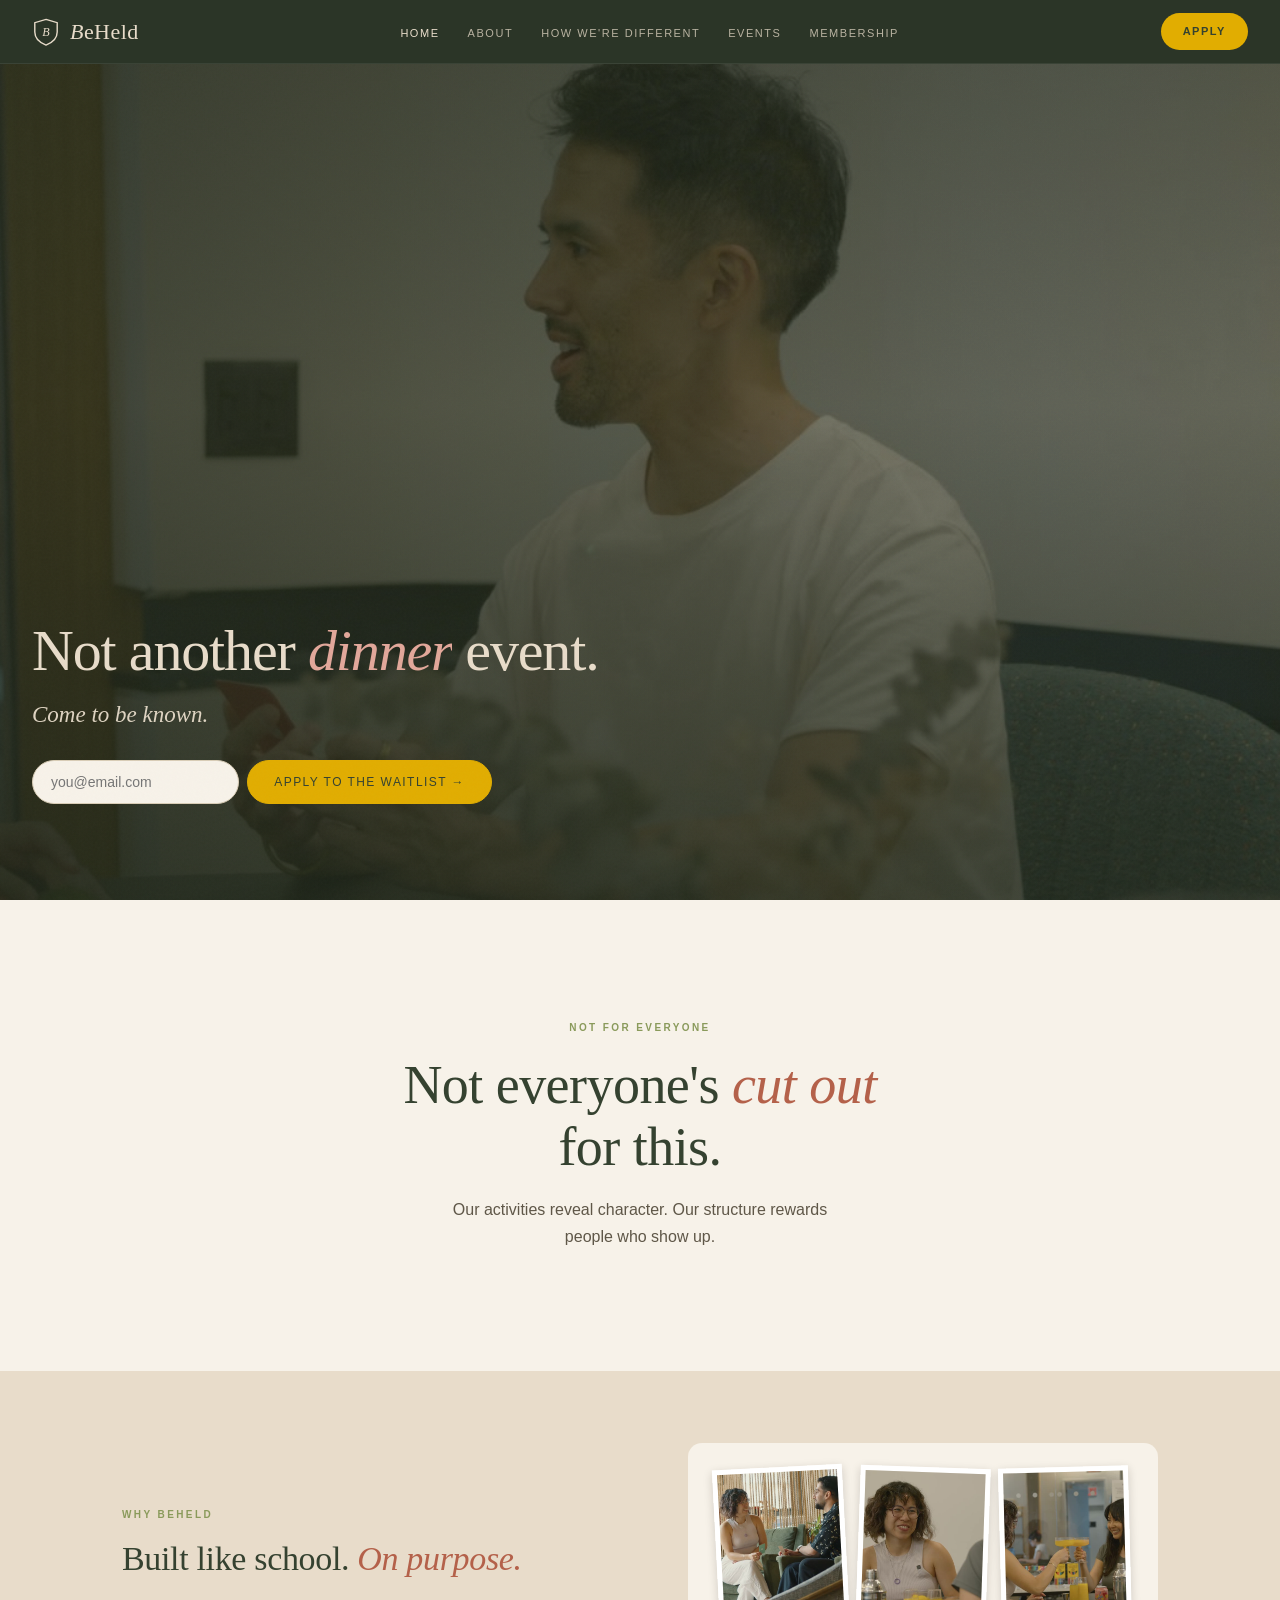
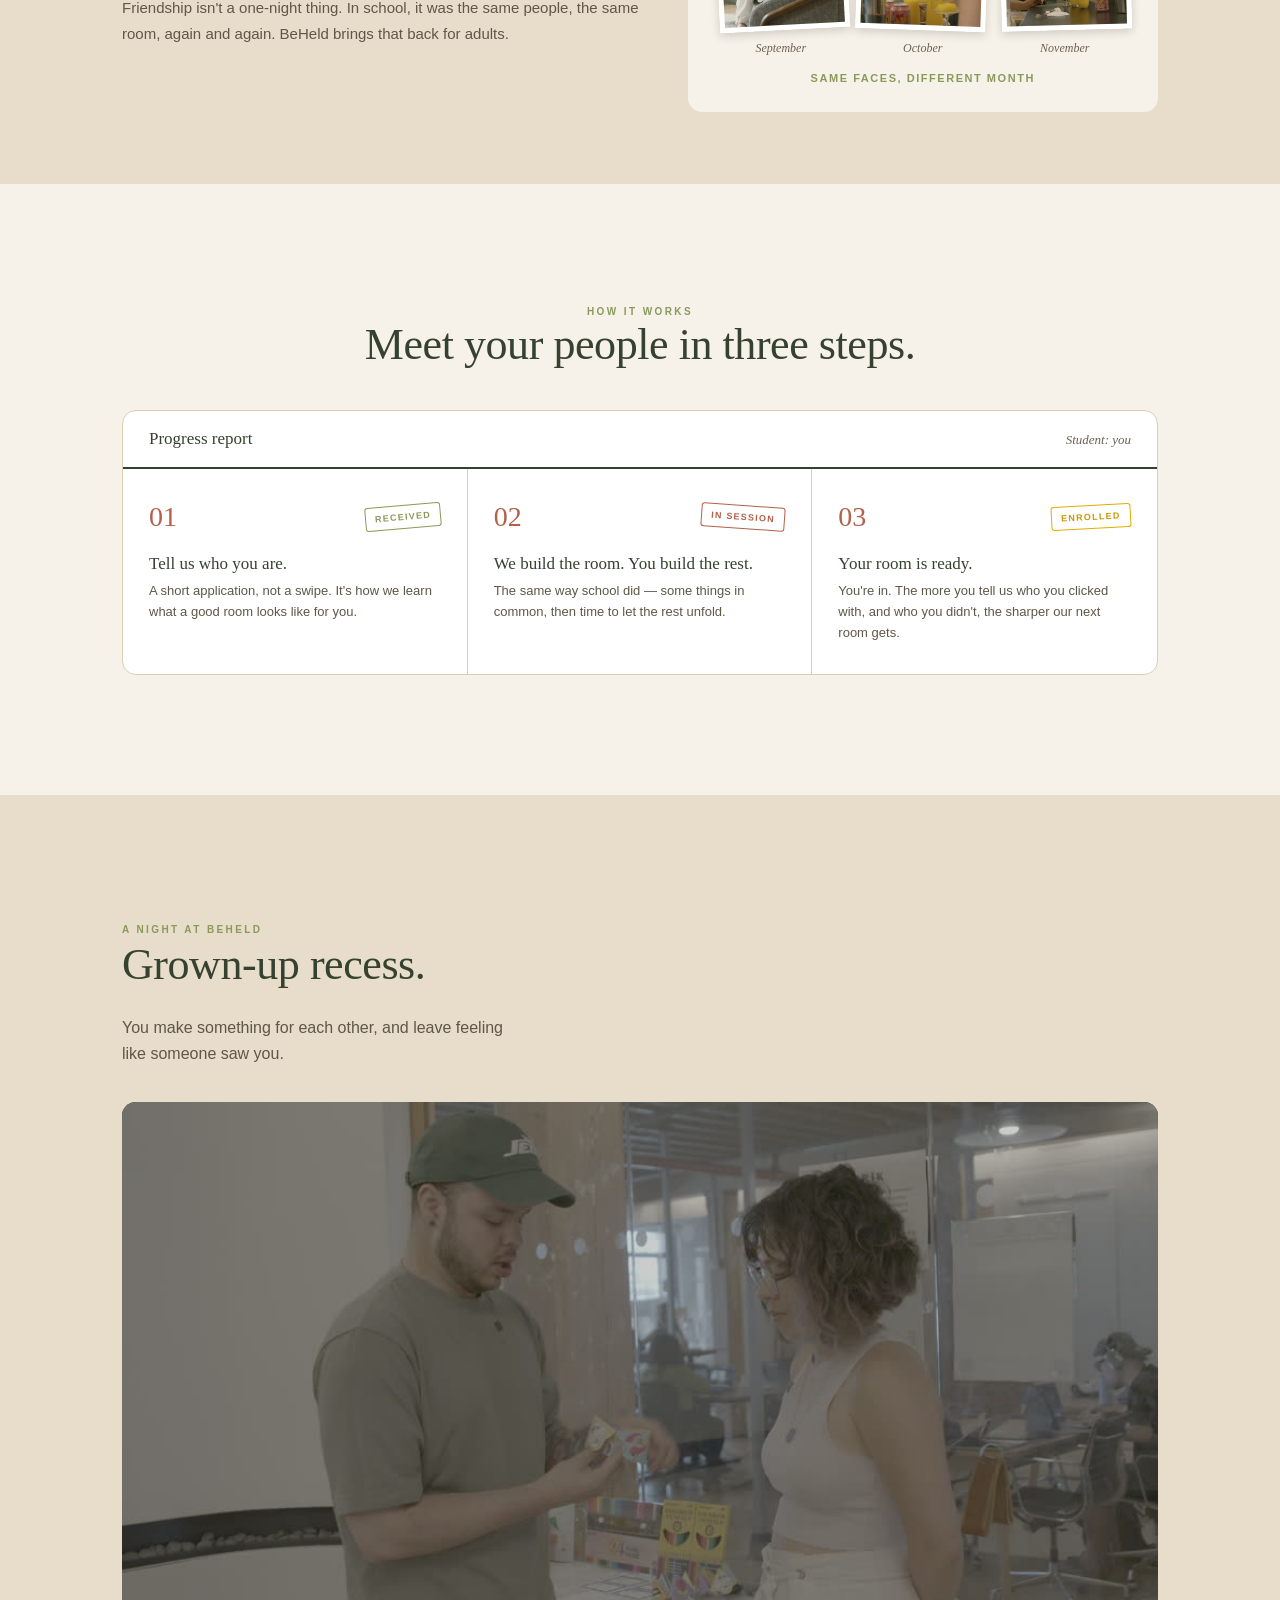
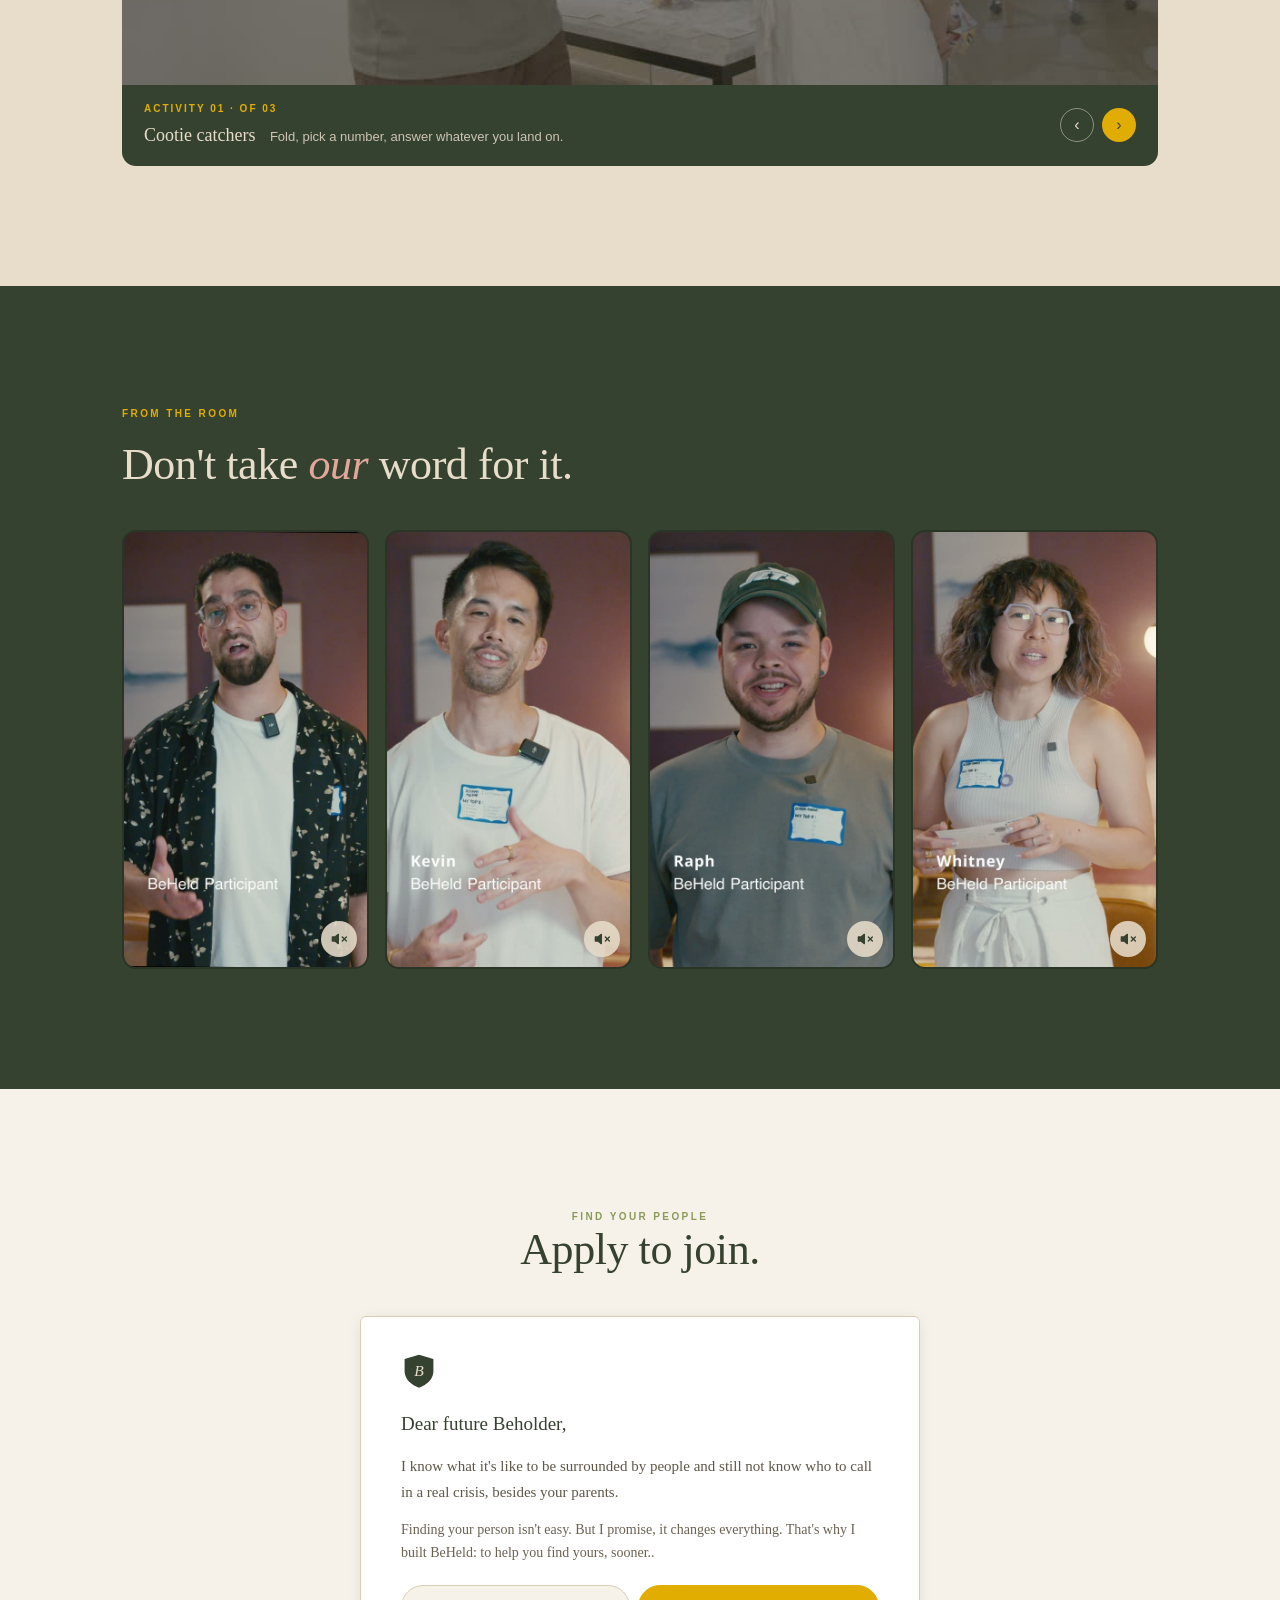
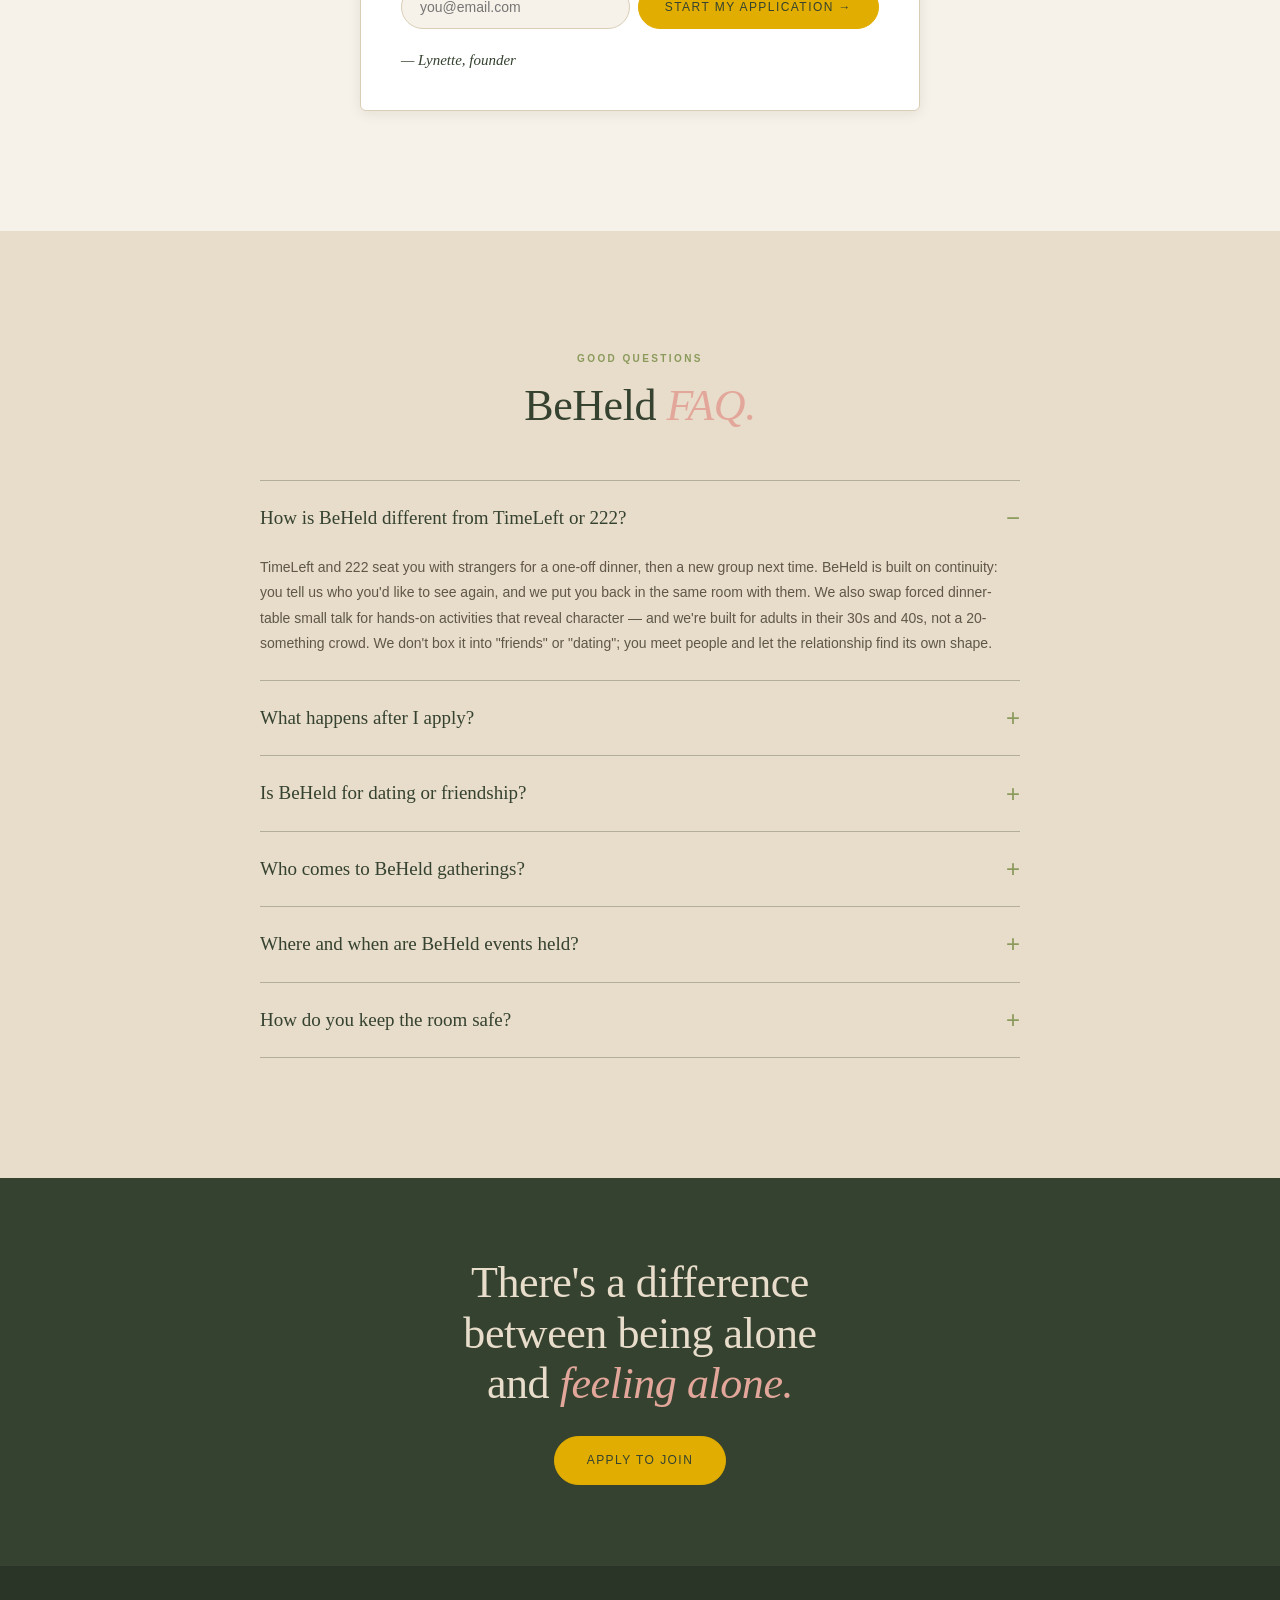
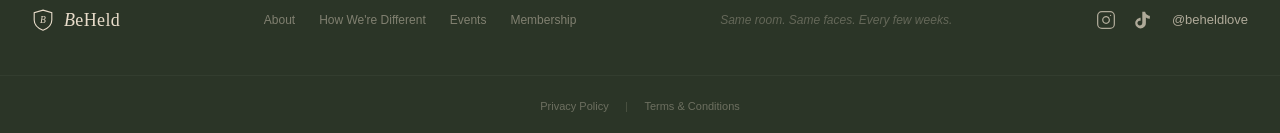
==== commit aa03d852: "Remove pricing and membership content from the homepage Drops the "How much does it cost?" FAQ (visi" ====
--- a/index.html
+++ b/index.html
@@ -283,10 +283,6 @@
           <div class="faq-answer"><p>Gatherings run in intimate NYC venues. Seats are limited on purpose, so the room stays small enough to actually get to know people. Join the waitlist and we'll invite you when your room is ready — upcoming dates live on the <a href="events.html" style="color:var(--sage);border-bottom:1px solid var(--line);">Events page</a>.</p></div>
         </details>
         <details>
-          <summary>How much does it cost?</summary>
-          <div class="faq-answer"><p>Single events are $65, which covers your seat and matching. Recurring monthly membership and premium tiers are <a href="membership.html" style="color:var(--sage);border-bottom:1px solid var(--line);">opening October 2026</a>.</p></div>
-        </details>
-        <details>
           <summary>How do you keep the room safe?</summary>
           <div class="faq-answer"><p>Every participant agrees to <a href="code.html" style="color:var(--sage);border-bottom:1px solid var(--line);">The BeHeld Code</a> — a short agreement about how we treat each other, with serious consequences for anyone whose behavior threatens the trust of the room.</p></div>
         </details>
@@ -384,11 +380,6 @@
     },
     {
       "@type": "Question",
-      "name": "How much does it cost?",
-      "acceptedAnswer": { "@type": "Answer", "text": "Single events are $65, which covers your seat and matching. Recurring monthly membership and premium tiers open October 2026." }
-    },
-    {
-      "@type": "Question",
       "name": "How do you keep the room safe?",
       "acceptedAnswer": { "@type": "Answer", "text": "Every participant agrees to The BeHeld Code — a short agreement about how we treat each other, with serious consequences for anyone whose behavior threatens the trust of the room." }
     }
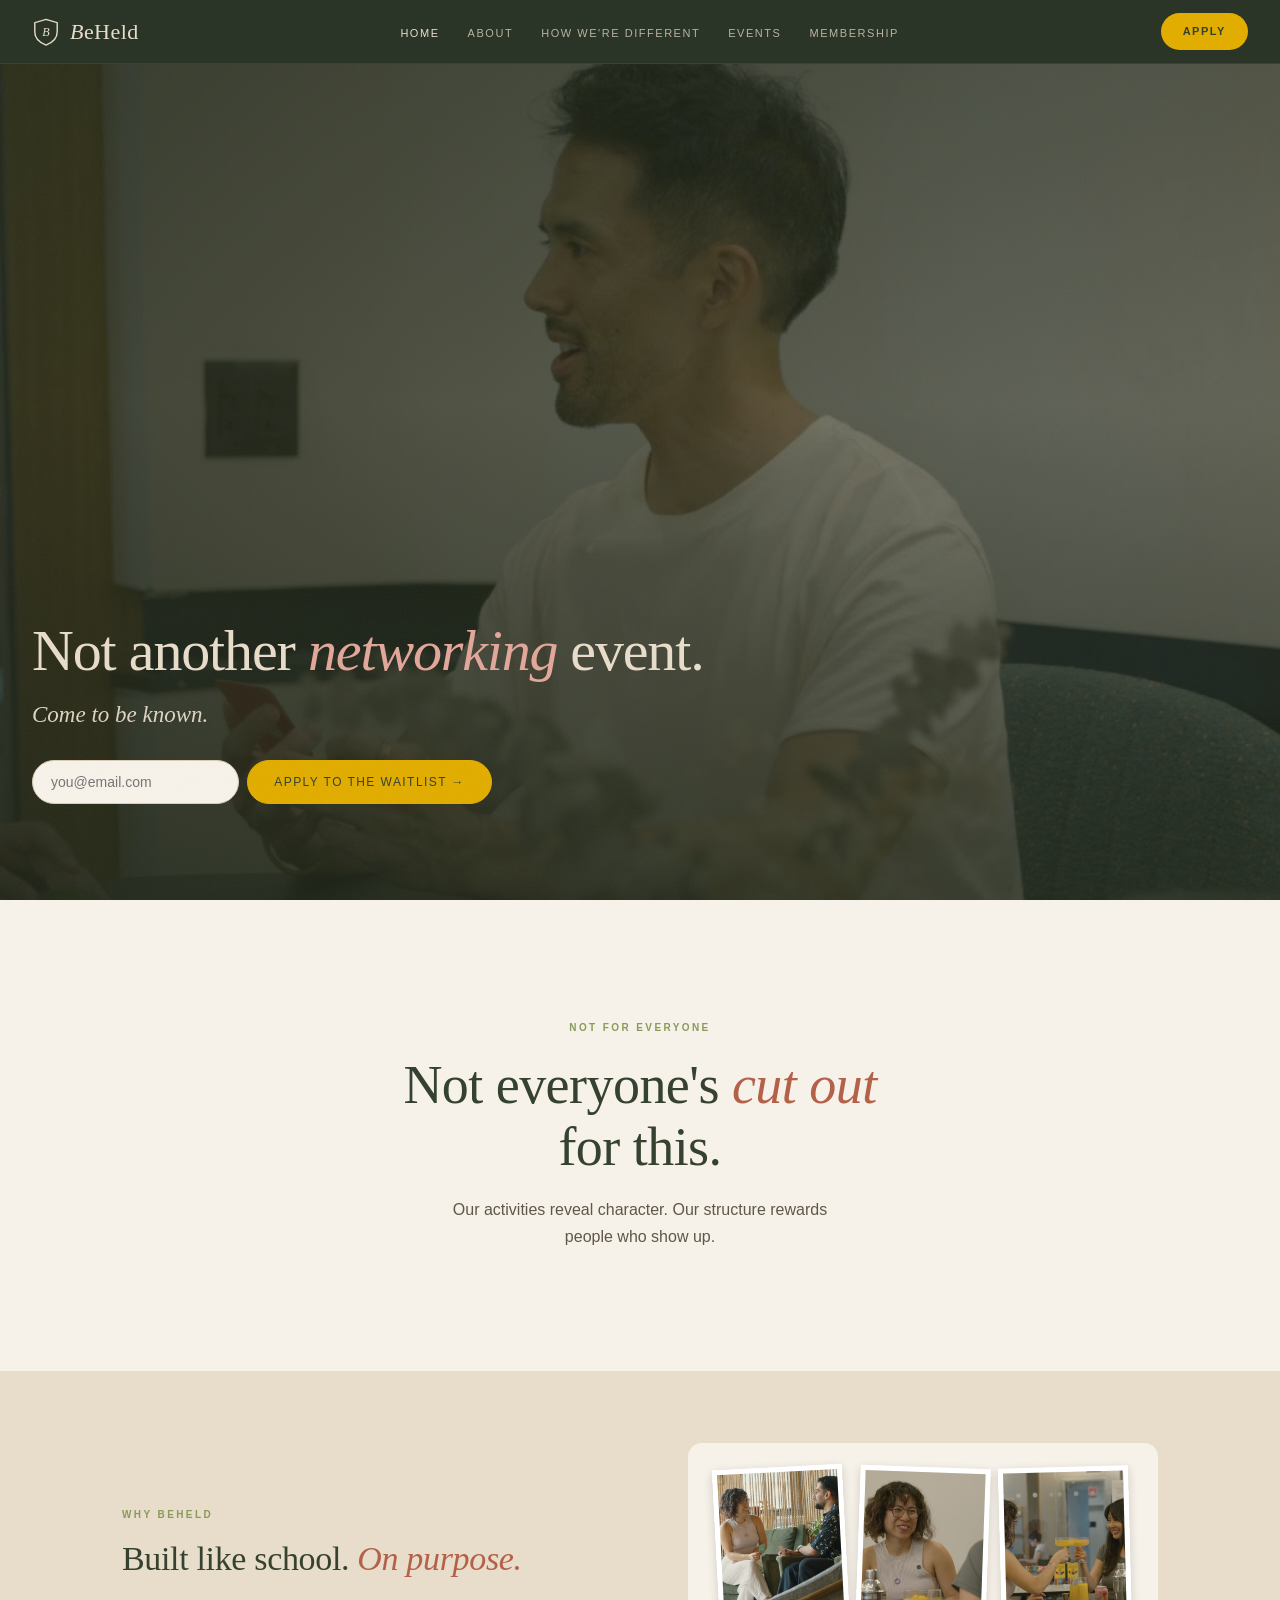
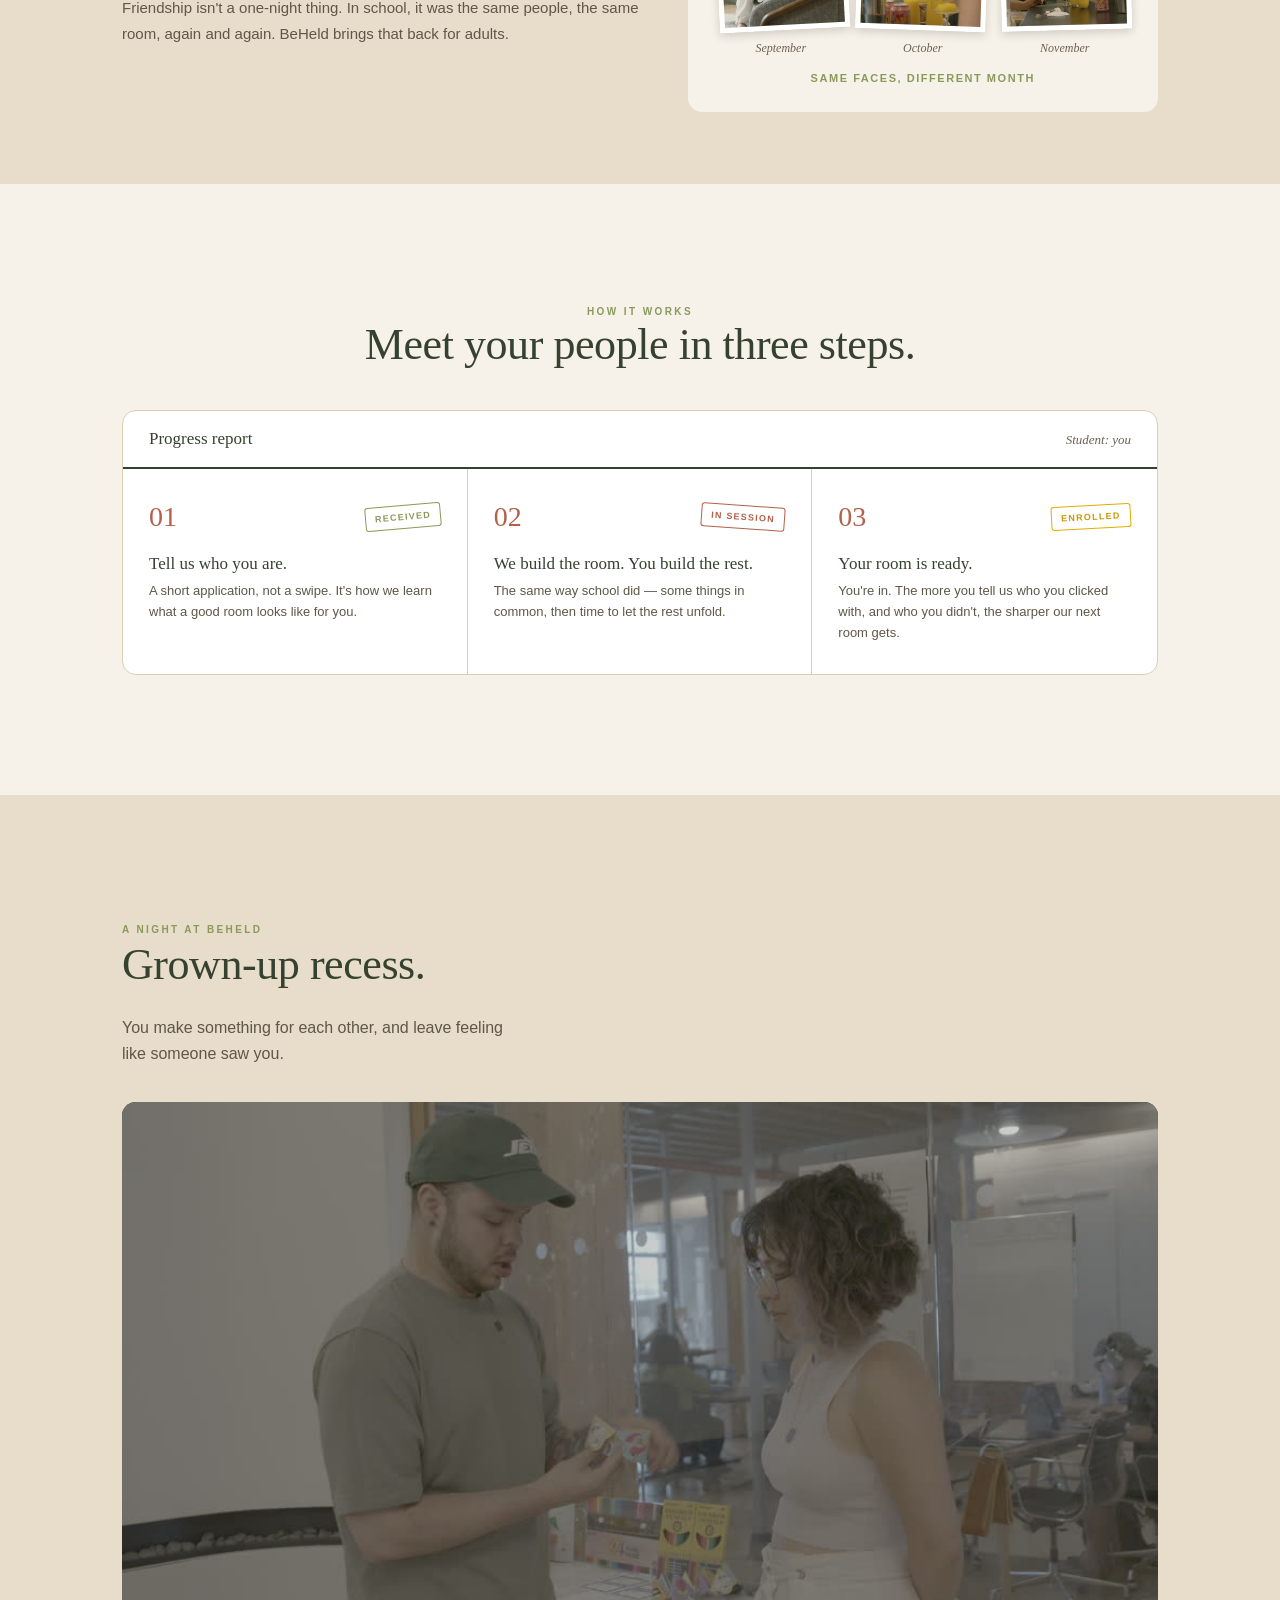
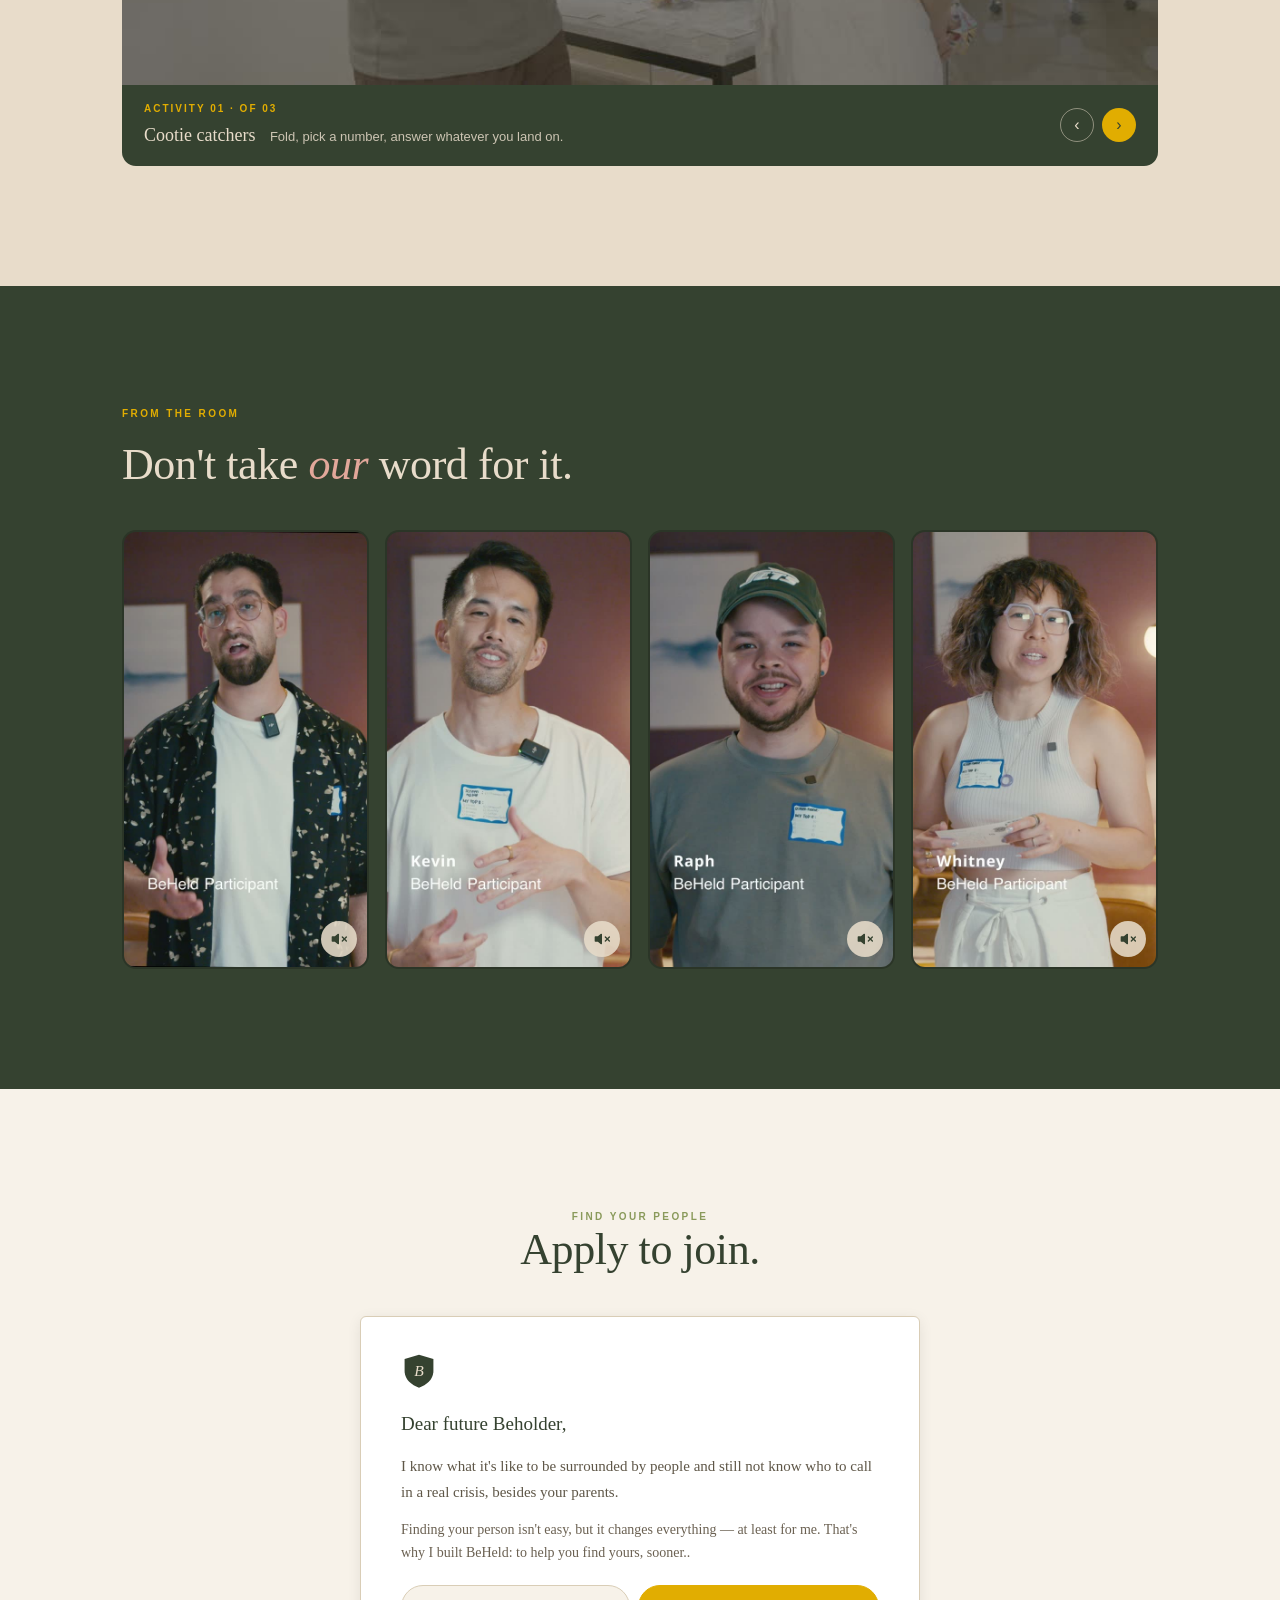
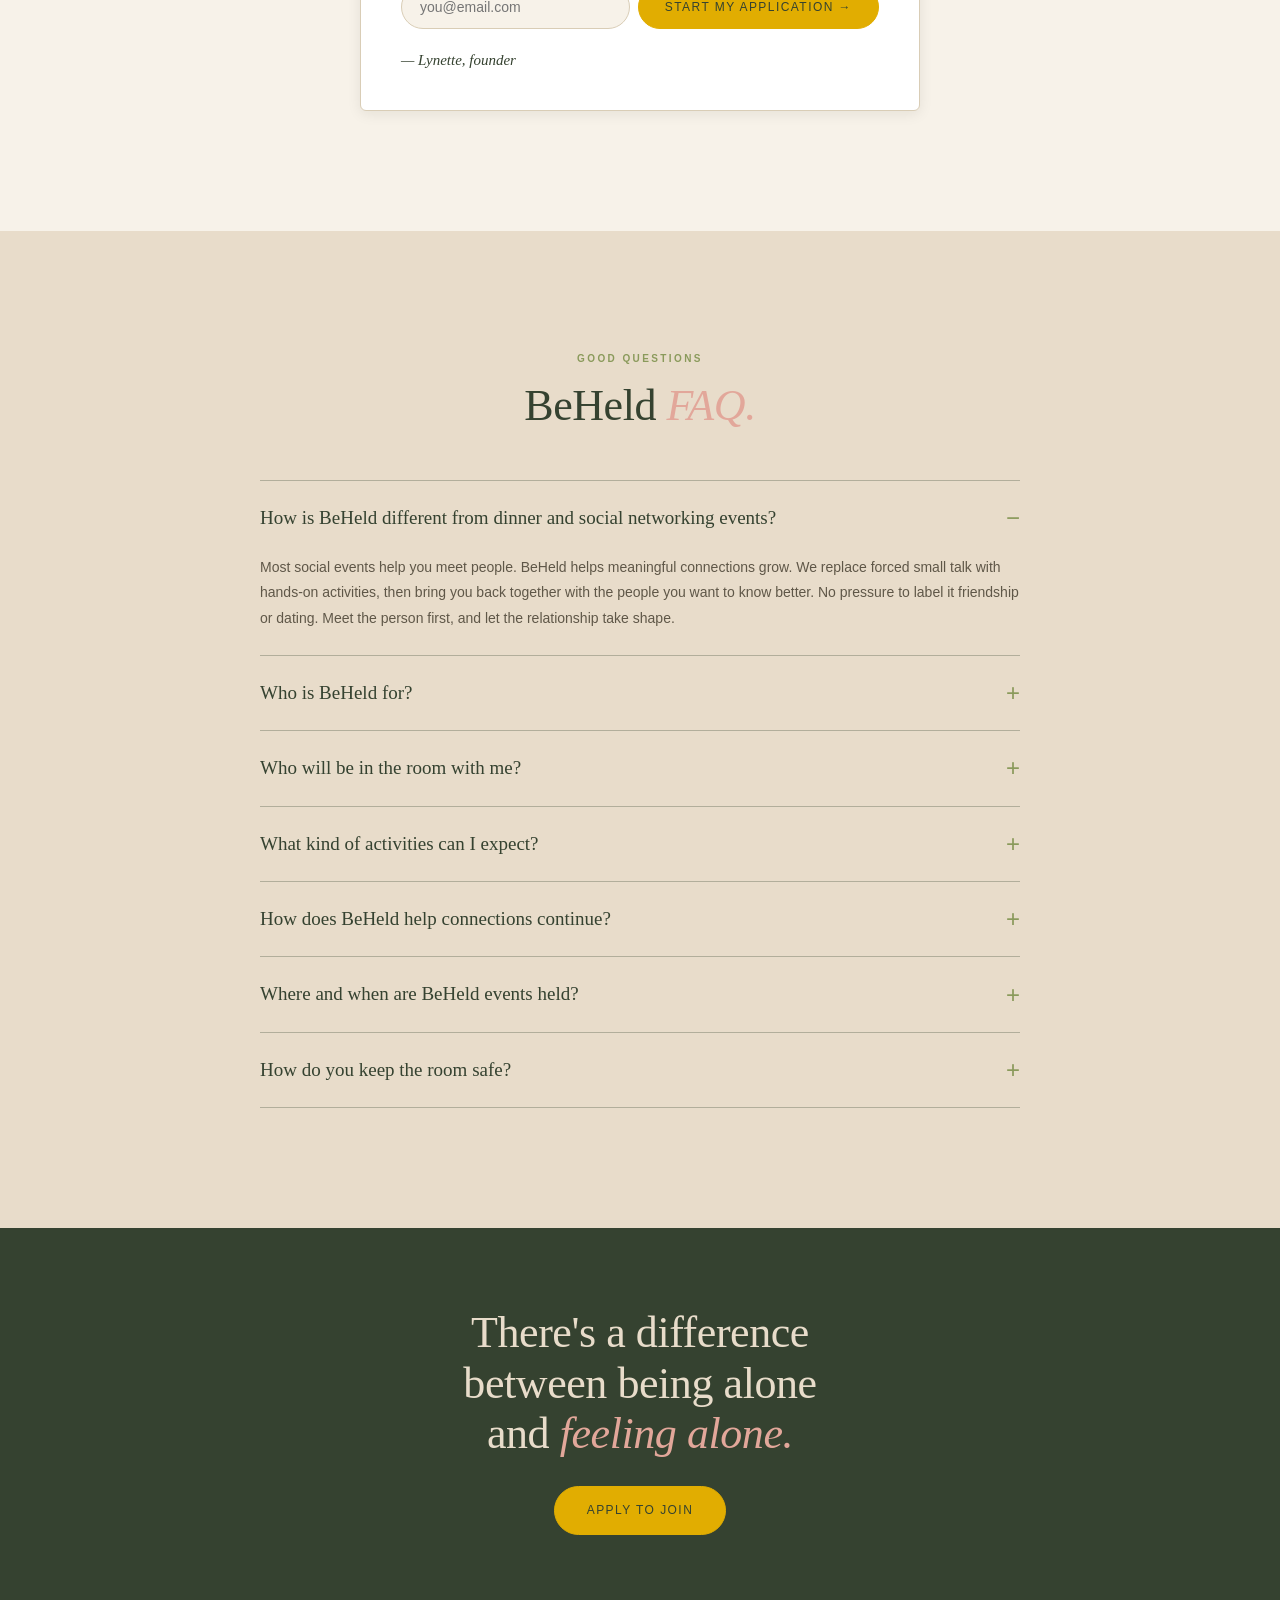
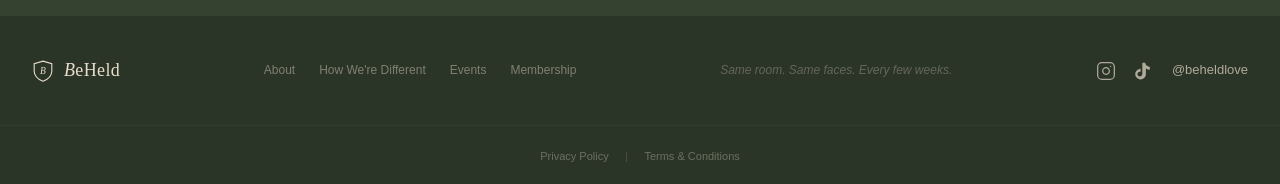
==== commit 156a7cda: "Updated FAQ" ====
--- a/index.html
+++ b/index.html
@@ -14,13 +14,13 @@
   <meta name="viewport" content="width=device-width, initial-scale=1.0"/>
   <title>Meaningful Connection Events in NYC | BeHeld</title>
   <meta name="description" content="Curated NYC gatherings for people seeking meaningful connection. Go beyond small talk through activities that reveal character and end with Made for You."/>
-  <link rel="canonical" href="https://beheld.love/"/>
+  <link rel="canonical" href="https://www.beheld.love/"/>
   <meta name="robots" content="index, follow"/>
   <meta property="og:type" content="website"/>
   <meta property="og:title" content="Meaningful Connection Events in NYC | BeHeld"/>
   <meta property="og:description" content="Curated NYC gatherings for people seeking meaningful connection. Go beyond small talk through activities that reveal character and end with Made for You."/>
-  <meta property="og:url" content="https://beheld.love/"/>
-  <meta property="og:image" content="https://beheld.love/assets/og-image.jpg"/>
+  <meta property="og:url" content="https://www.beheld.love/"/>
+  <meta property="og:image" content="https://www.beheld.love/assets/og-image.jpg"/>
   <meta name="twitter:card" content="summary_large_image"/>
   <link rel="icon" type="image/svg+xml" href="assets/crest.svg"/>
   <!-- Klaviyo onsite tracking + embedded forms -->
@@ -241,7 +241,7 @@
       </svg>
       <p class="letter-salutation">Dear future Beholder,</p>
       <p class="letter-body">I know what it's like to be surrounded by people and still not know who to call in a real crisis, besides your parents.</p>
-      <p class="letter-aside">Finding your person isn't easy. But I promise, it changes everything.
+      <p class="letter-aside">Finding your person isn't easy, but it changes everything — at least for me. 
 That's why I built BeHeld: to help you find yours, sooner..</p>
       <form class="lead-form" data-signup-source="join_card" data-flow="application" novalidate>
         <input type="email" name="email" placeholder="you@email.com" aria-label="Your email" required>
@@ -263,24 +263,28 @@
     <div class="faq-layout-simple reveal">
       <div class="faq-list">
         <details open>
-          <summary>How is BeHeld different from TimeLeft or 222?</summary>
-          <div class="faq-answer"><p>TimeLeft and 222 seat you with strangers for a one-off dinner, then a new group next time. BeHeld is built on continuity: you tell us who you'd like to see again, and we put you back in the same room with them. We also swap forced dinner-table small talk for hands-on activities that reveal character — and we're built for adults in their 30s and 40s, not a 20-something crowd. We don't box it into "friends" or "dating"; you meet people and let the relationship find its own shape.</p></div>
+          <summary>How is BeHeld different from dinner and social networking events?</summary>
+          <div class="faq-answer"><p> Most social events help you meet people. BeHeld helps meaningful connections grow. We replace forced small talk with hands-on activities, then bring you back together with the people you want to know better. No pressure to label it friendship or dating. Meet the person first, and let the relationship take shape.</p></div>
+        </details>
+         <details>
+          <summary>Who is BeHeld for?</summary>
+          <div class="faq-answer"><p>BeHeld is for people who want to build meaningful relationships, not just meet more people. Our members show up with intention, invest in the connections they make, and understand that to have a village, you have to be a villager first.</p></div>
         </details>
         <details>
-          <summary>What happens after I apply?</summary>
-          <div class="faq-answer"><p>We read every application — no bots, no scoring algorithm. Then we go looking for your people: adults whose answers suggest you'd actually click. When we've curated a compatible room, you get an invite with the details. Until then, nothing lands in your inbox. That's the whole point of the waitlist — you wait once, well, instead of showing up to room after room of strangers.</p></div>
+          <summary>Who will be in the room with me?</summary>
+          <div class="faq-answer"><p>We thoughtfully curate each group based on life stage and values. We look for enough common ground to make connection easier, without filling the room with people exactly like you. It starts with your application.</p></div>
         </details>
         <details>
-          <summary>Is BeHeld for dating or friendship?</summary>
-          <div class="faq-answer"><p>Neither, exactly — and that's the point. BeHeld is about meaningful connection in NYC. We don't define it for you: some people find friends, some find a partner, some find community. You meet people who fit, and let the relationship grow at its own pace.</p></div>
-        </details>
-        <details>
-          <summary>Who comes to BeHeld gatherings?</summary>
-          <div class="faq-answer"><p>Mostly people in their 30s and 40s who are a little tired of dating apps and serious about building meaningful connections as an adult in NYC. Every guest is curated from a short application, so you're seated with people who actually fit.</p></div>
+          <summary>What kind of activities can I expect?</summary>
+          <div class="faq-answer"><p>Activities evolve from event to event, but the blueprint stays the same: make meeting people easier, help you feel seen, and make reconnecting seamless.</p><br>You'll start with a playful icebreaker, followed by a group activity built for laughter and shared moments. If someone stands out, you can leave them a voice note which let us know you'd like to see them again.<br>The evening ends with deeper questions and a "Made for You" activity where you create something for another person based on what you noticed about them.</div>
+        </details>
+         <details>
+          <summary>How does BeHeld help connections continue?</summary>
+          <div class="faq-answer"><p>Meaningful relationships take effort, but knowing <em>what to do next</em>shouldn't. Each week you get a menu of side quests, from low effort to high: show up, leave a voice note, check in on someone, host a walk. You decide how you want to show up.Showing up earns points that unlock more matches and deeper quests. Miss something you committed to and you lose a little - then win it back by showing up again.<p>Because having a village starts with being a villager.</p></p></div>
         </details>
         <details>
           <summary>Where and when are BeHeld events held?</summary>
-          <div class="faq-answer"><p>Gatherings run in intimate NYC venues. Seats are limited on purpose, so the room stays small enough to actually get to know people. Join the waitlist and we'll invite you when your room is ready — upcoming dates live on the <a href="events.html" style="color:var(--sage);border-bottom:1px solid var(--line);">Events page</a>.</p></div>
+          <div class="faq-answer"><p>Our events runs every Thursday at different locations in New York City. Join the waitlist and we'll invite you when your room is ready — upcoming dates live on the <a href="events.html" style="color:var(--sage);border-bottom:1px solid var(--line);">Events page</a>.</p></div>
         </details>
         <details>
           <summary>How do you keep the room safe?</summary>
@@ -315,7 +319,7 @@
     </div>
   <span class="footer-note">Same room. Same faces. Every few weeks.</span>
   <div class="footer-social">
-  <a href="https://www.instagram.com/beheldlove" target="_blank" rel="noopener" aria-label="Instagram">
+  <a href="https://www.instagram.com/beheld.love" target="_blank" rel="noopener" aria-label="Instagram">
     <svg width="20" height="20" viewBox="0 0 24 24" fill="none" stroke="currentColor" stroke-width="1.5" stroke-linecap="round" stroke-linejoin="round" aria-hidden="true">
       <rect x="2" y="2" width="20" height="20" rx="5" ry="5"/>
       <path d="M16 11.37A4 4 0 1 1 12.63 8 4 4 0 0 1 16 11.37z"/>
@@ -342,7 +346,7 @@
   "@context": "https://schema.org",
   "@type": "Organization",
   "name": "BeHeld",
-  "url": "https://beheld.love/",
+  "url": "https://www.beheld.love/",
   "description": "Curated, activity-based gatherings in NYC for adults who want to build meaningful connections.",
   "areaServed": "New York City",
   "slogan": "Same room. Same faces. Every few weeks."
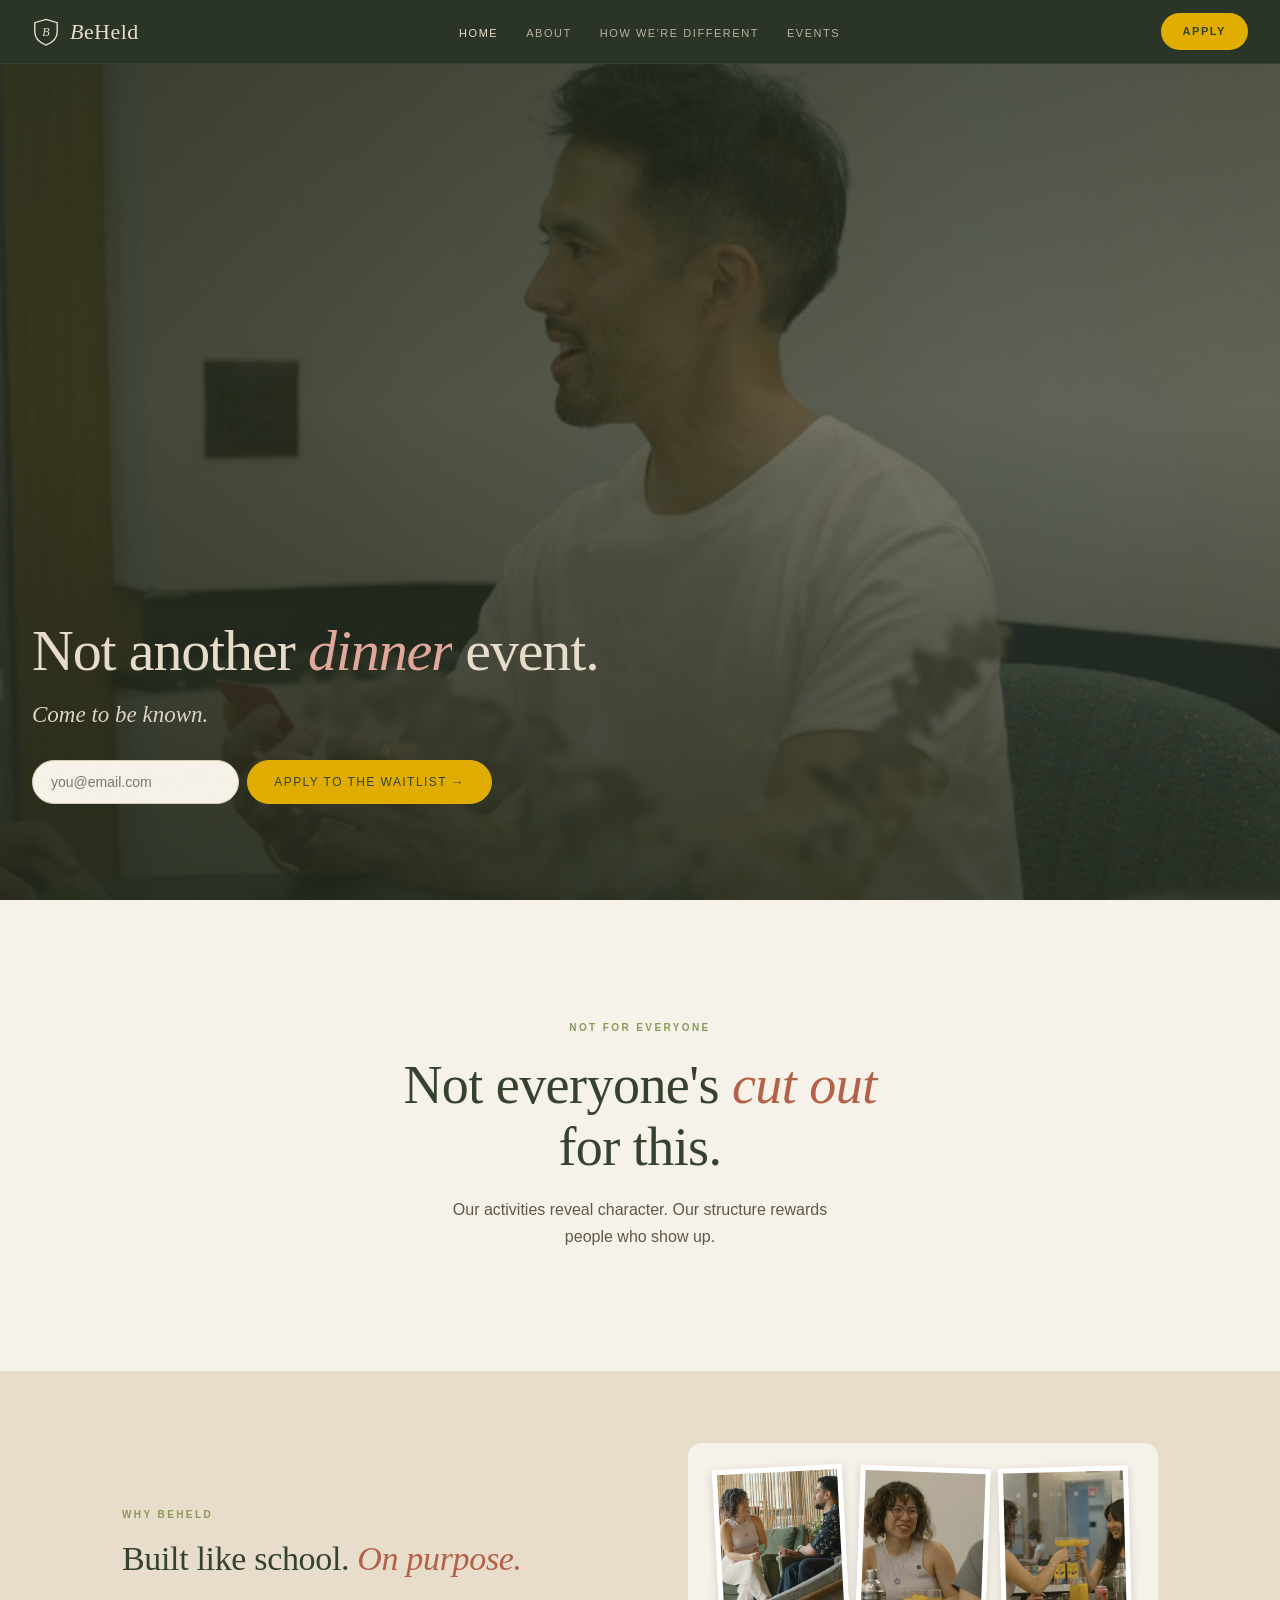
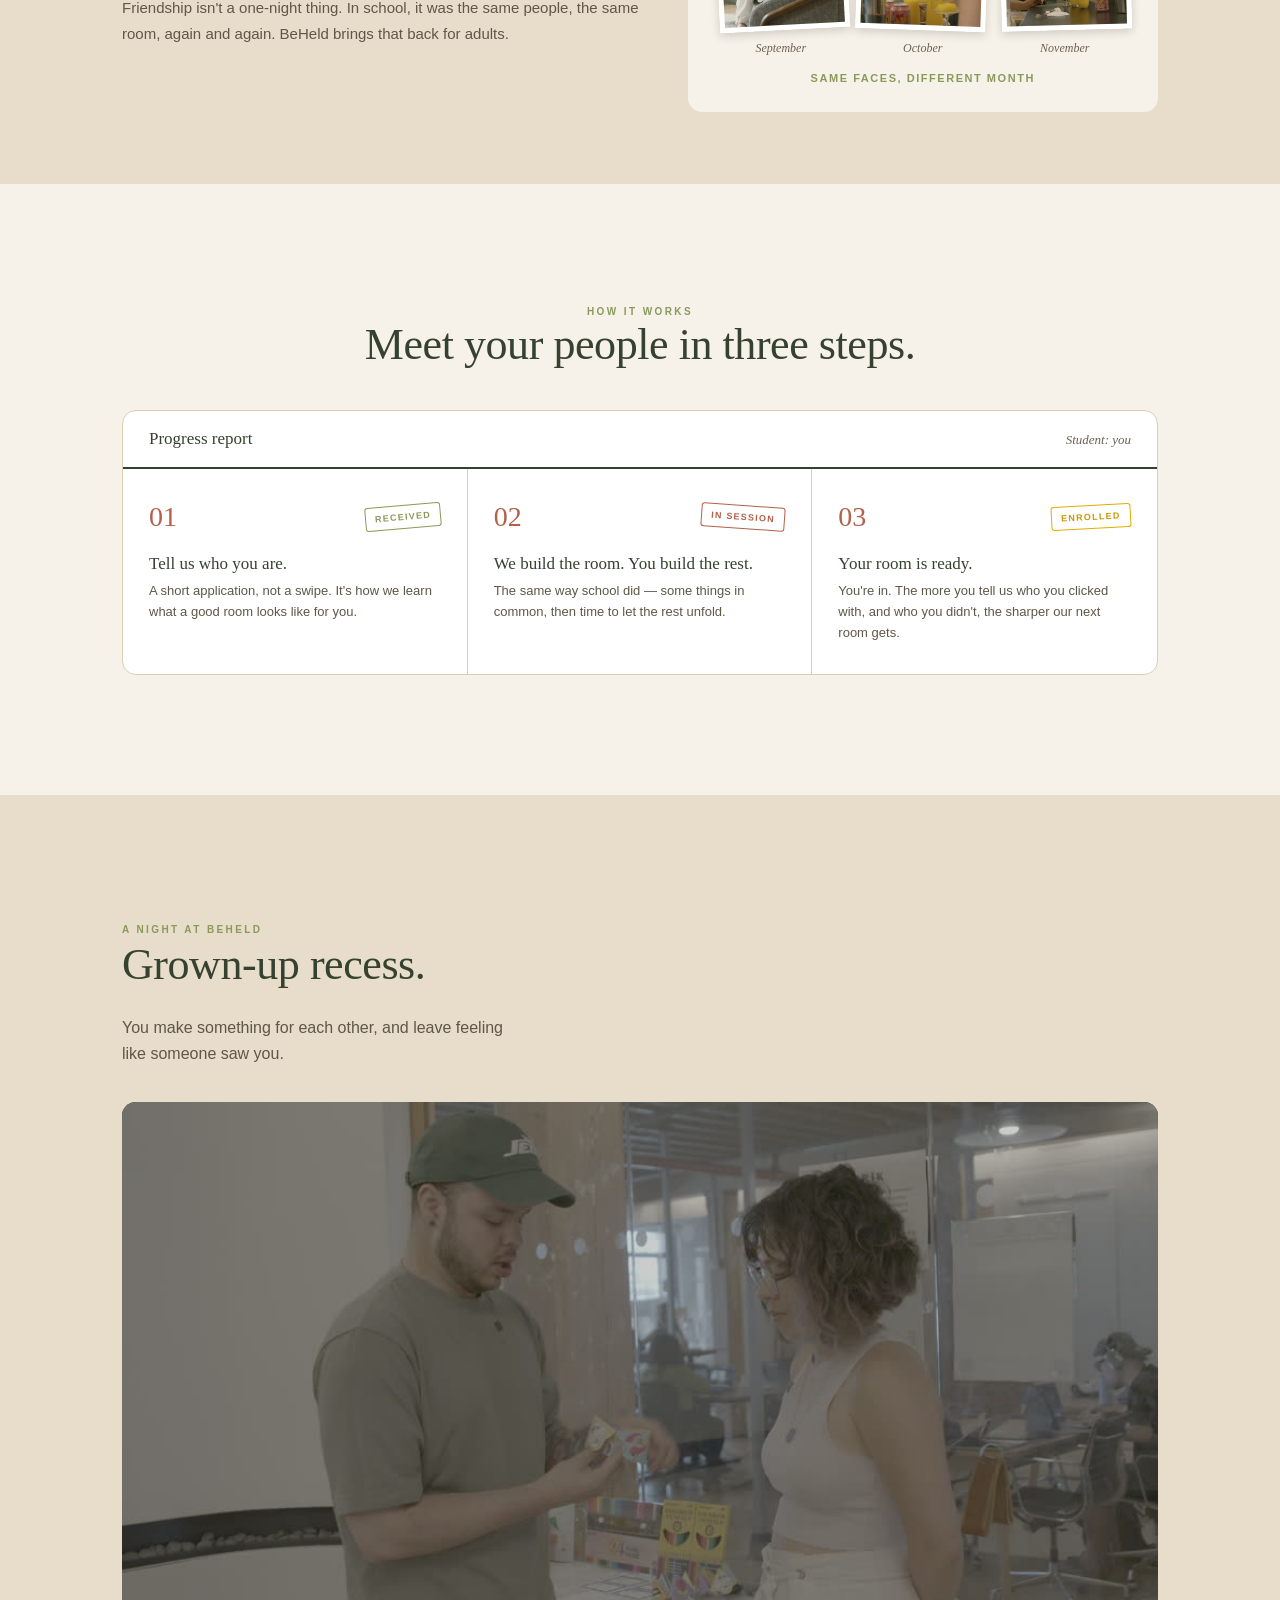
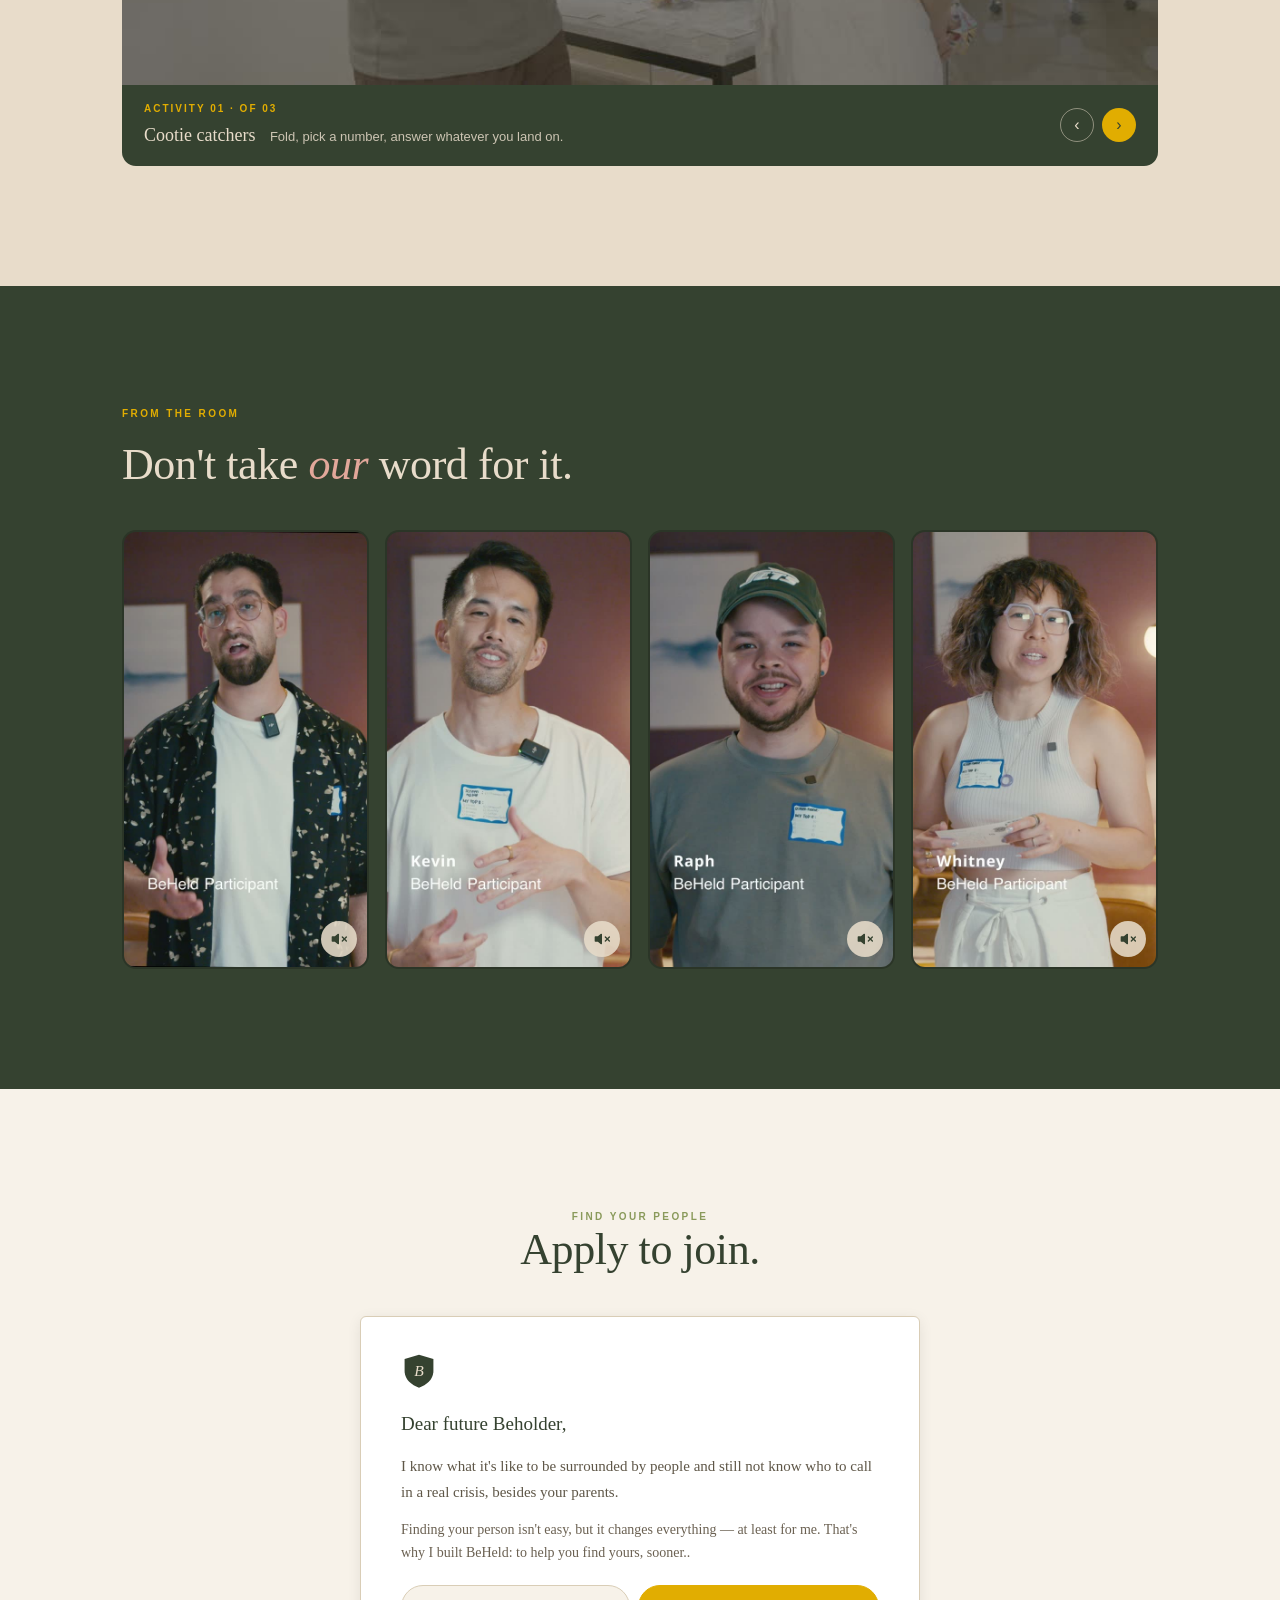
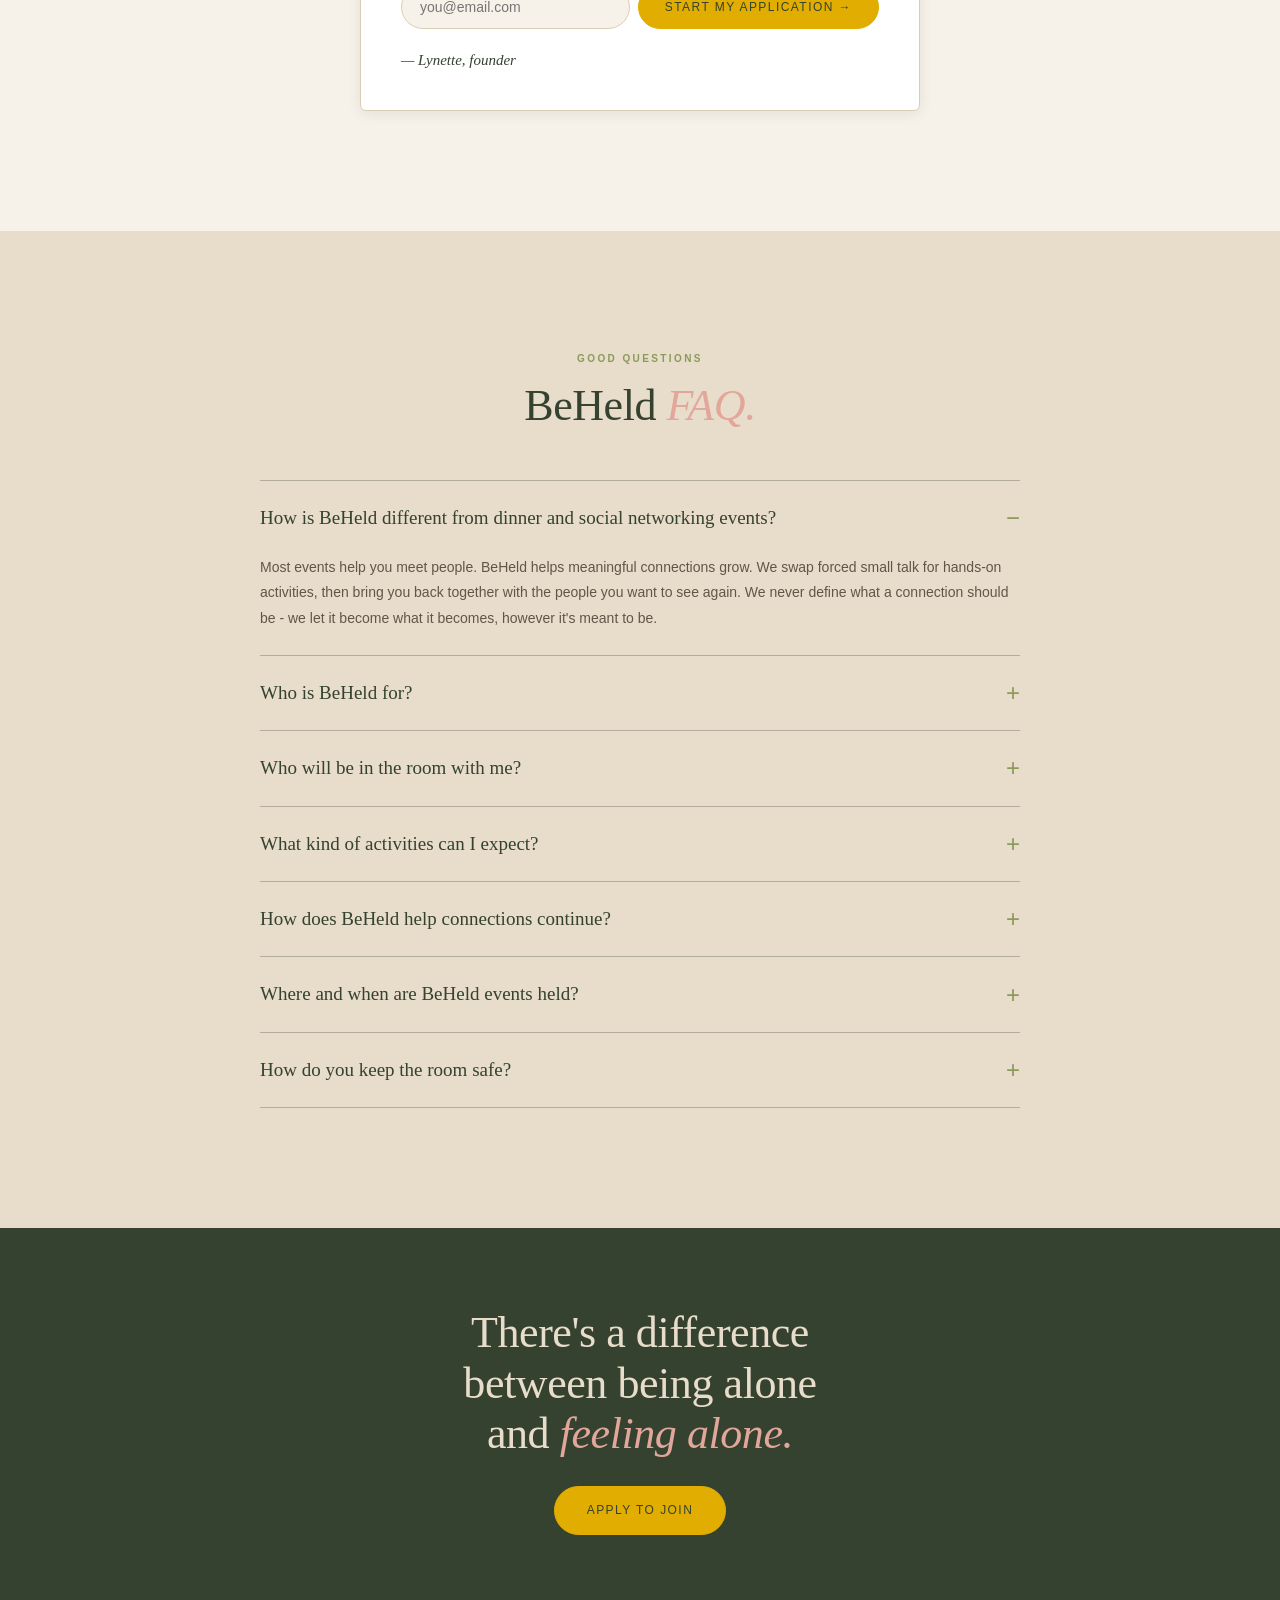
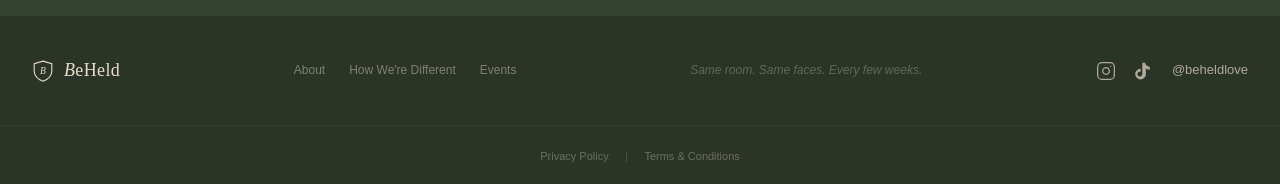
==== commit 0d60ee25: "Hide membership page: unlink everywhere, noindex, drop from sitemap Page stays live at /membership.h" ====
--- a/index.html
+++ b/index.html
@@ -49,7 +49,6 @@
     <li><a href="about.html">About</a></li>
     <li><a href="different.html">How We're Different</a></li>
     <li><a href="events.html">Events</a></li>
-    <li><a href="membership.html">Membership</a></li>
     </ul>
   <a href="#join" class="nav-cta" data-track="tally" data-loc="nav">Apply</a>
   <button class="nav-hamburger" id="hamburger" aria-label="Menu">
@@ -61,7 +60,6 @@
   <a href="about.html">About</a>
   <a href="different.html">How We're Different</a>
   <a href="events.html">Events</a>
-  <a href="membership.html">Membership</a>
   <a href="#join" style="color:var(--mustard)">Apply →</a>
 </div>
 
@@ -264,7 +262,7 @@
       <div class="faq-list">
         <details open>
           <summary>How is BeHeld different from dinner and social networking events?</summary>
-          <div class="faq-answer"><p> Most social events help you meet people. BeHeld helps meaningful connections grow. We replace forced small talk with hands-on activities, then bring you back together with the people you want to know better. No pressure to label it friendship or dating. Meet the person first, and let the relationship take shape.</p></div>
+          <div class="faq-answer"><p> Most events help you meet people. BeHeld helps meaningful connections grow. We swap forced small talk for hands-on activities, then bring you back together with the people you want to see again. We never define what a connection should be - we let it become what it becomes, however it's meant to be.</p></div>
         </details>
          <details>
           <summary>Who is BeHeld for?</summary>
@@ -315,7 +313,6 @@
     <a href="about.html">About</a>
     <a href="different.html">How We're Different</a>
     <a href="events.html">Events</a>
-    <a href="membership.html">Membership</a>
     </div>
   <span class="footer-note">Same room. Same faces. Every few weeks.</span>
   <div class="footer-social">
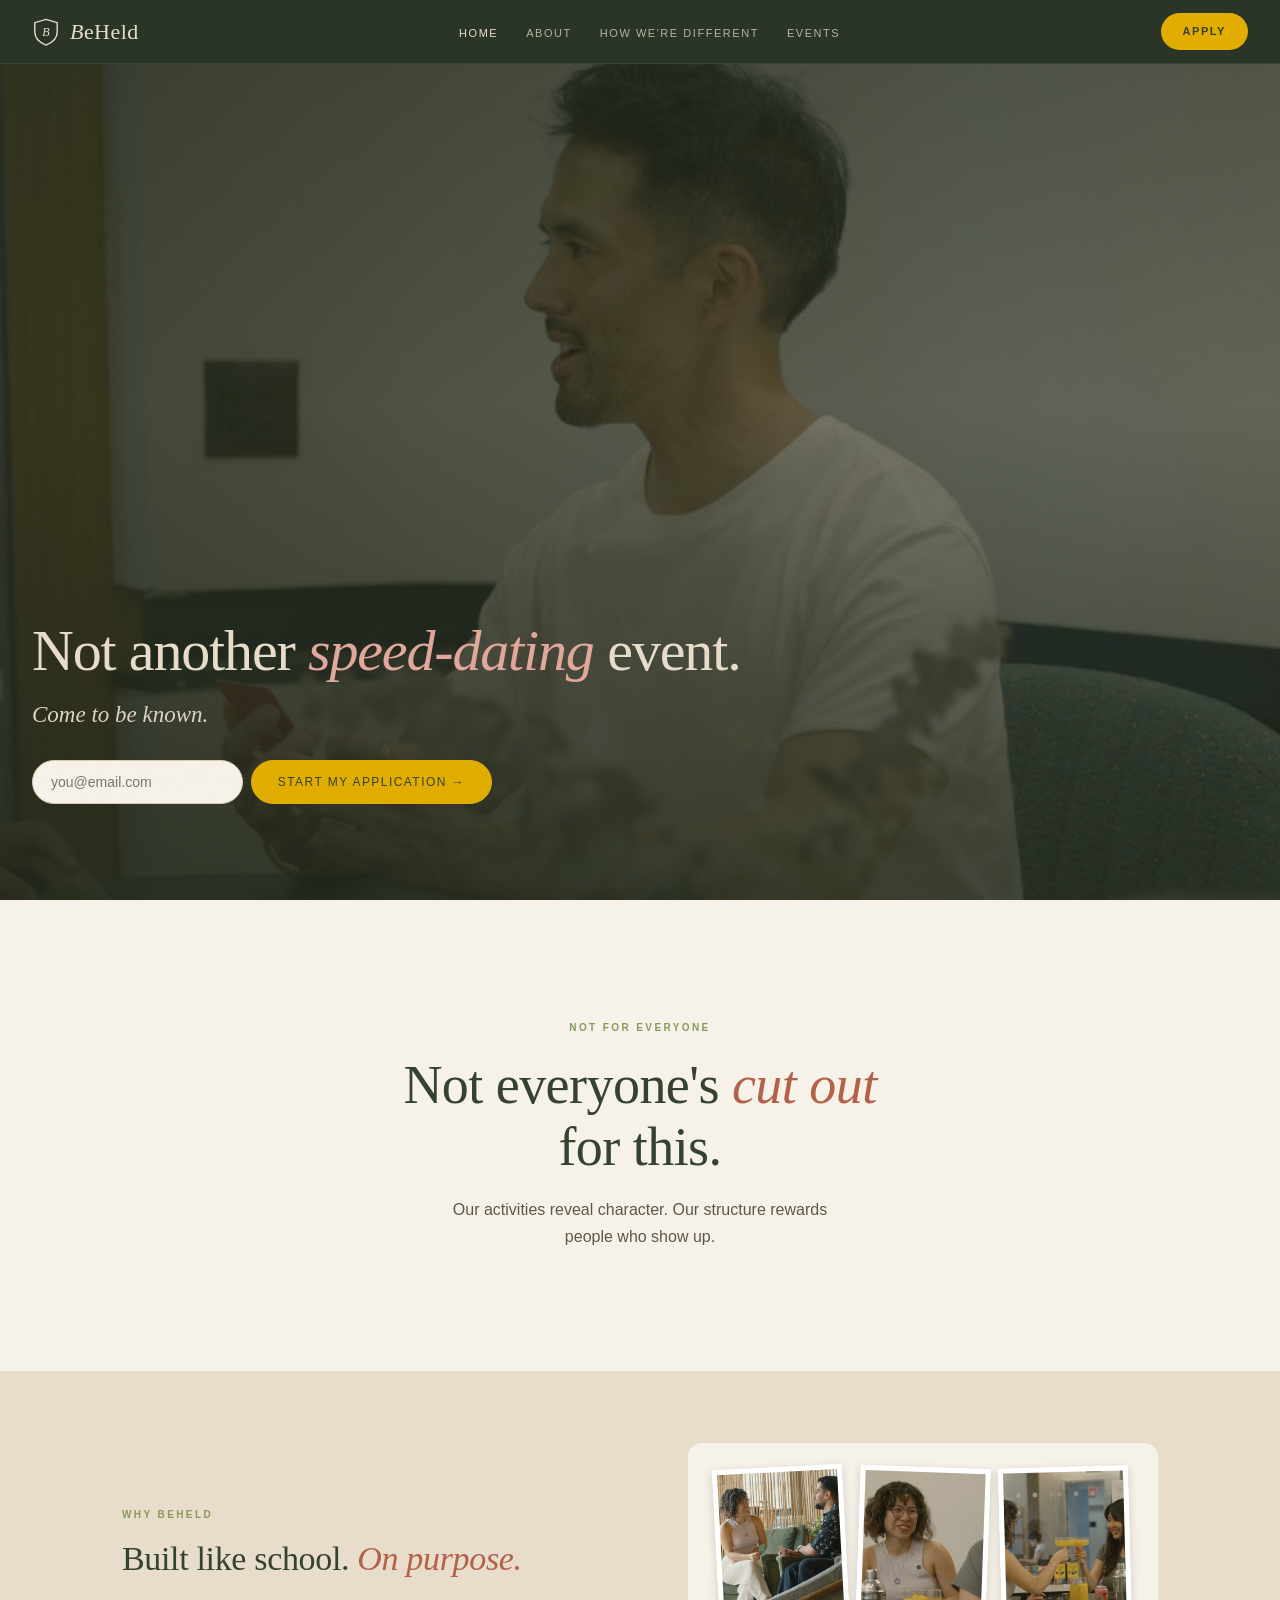
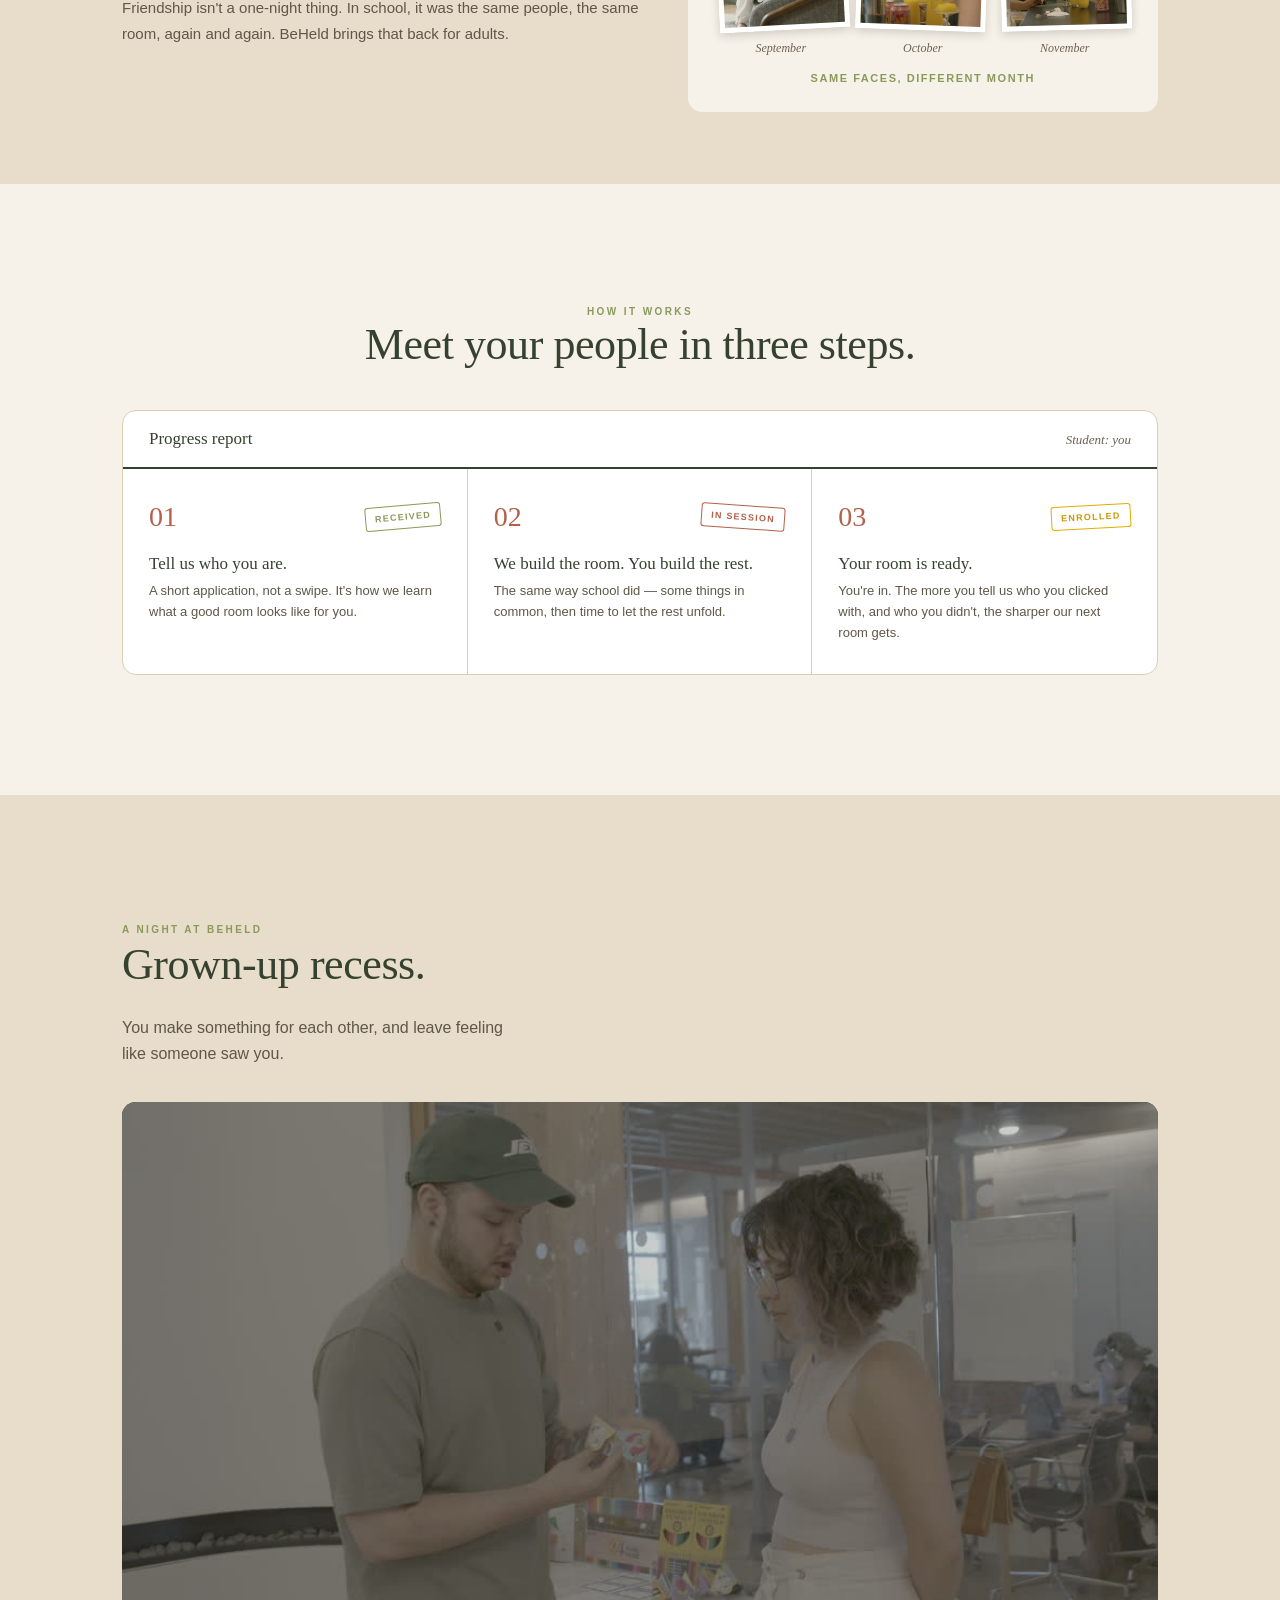
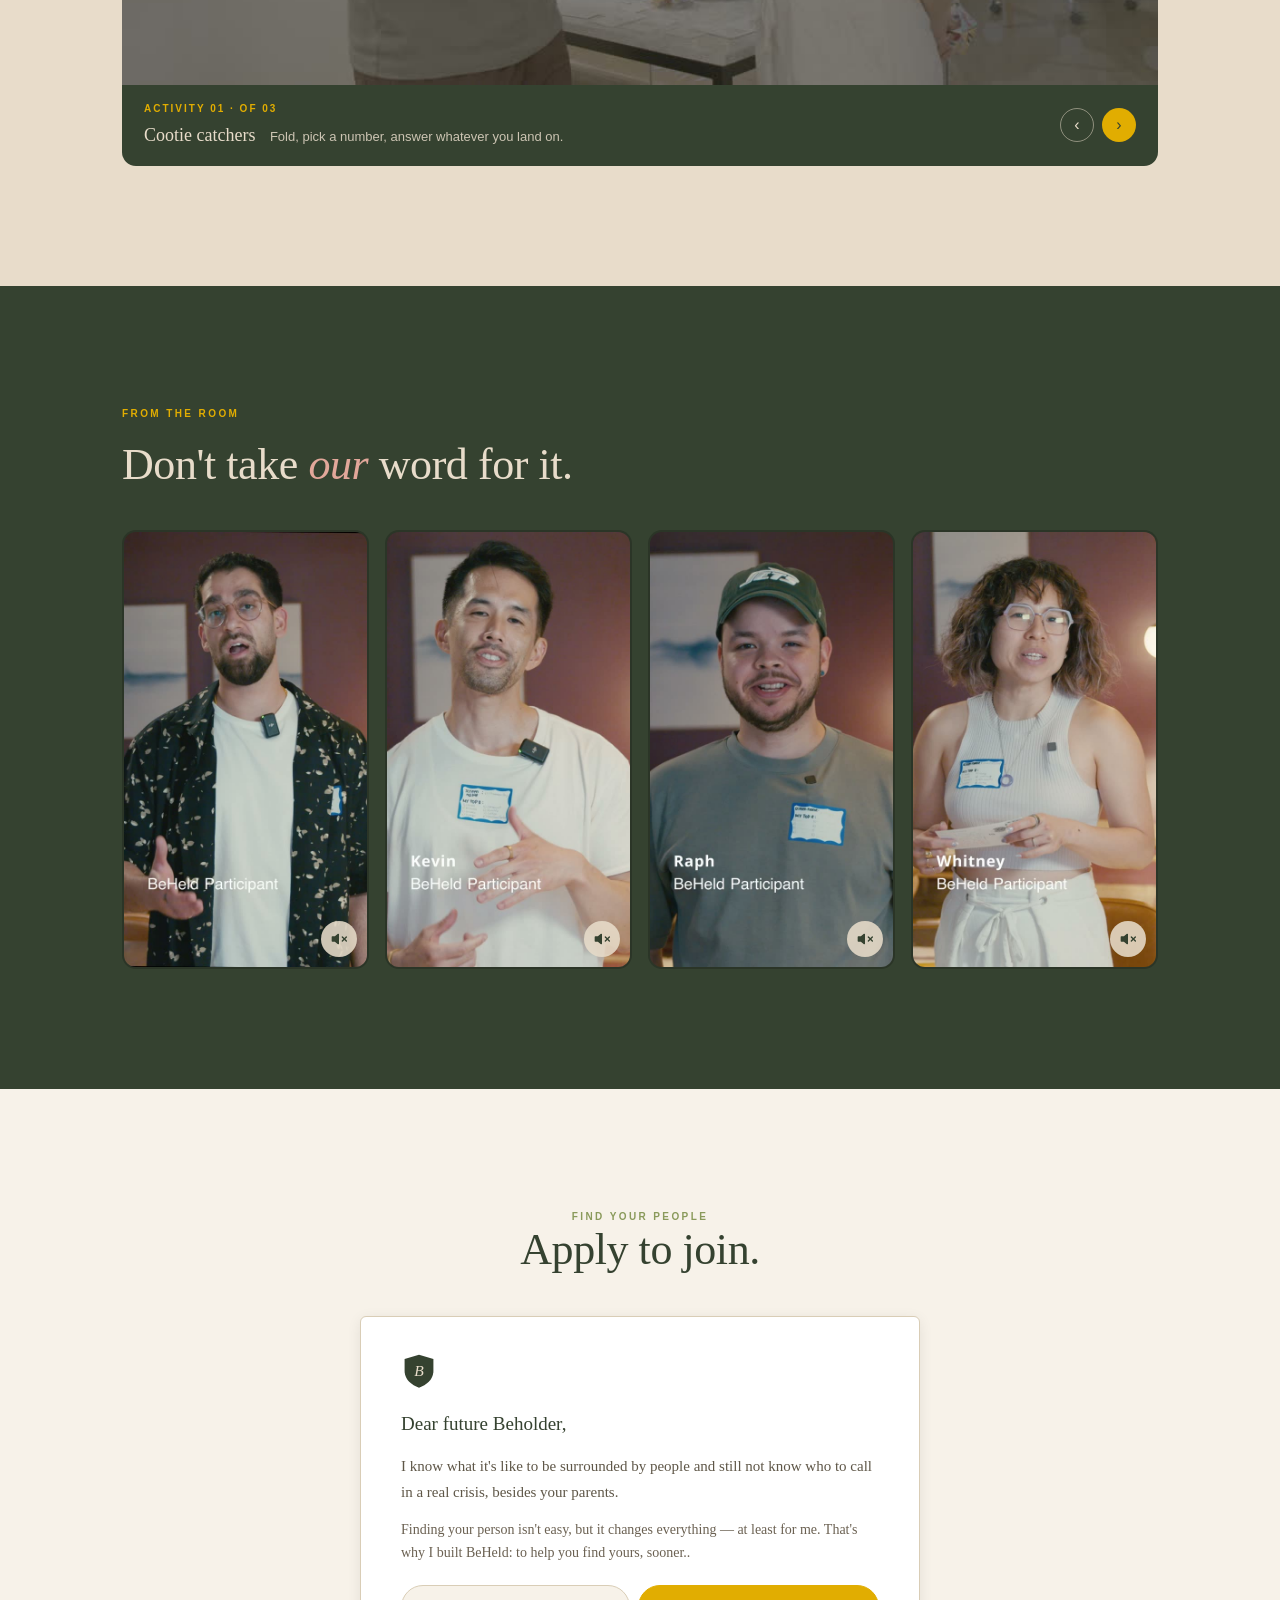
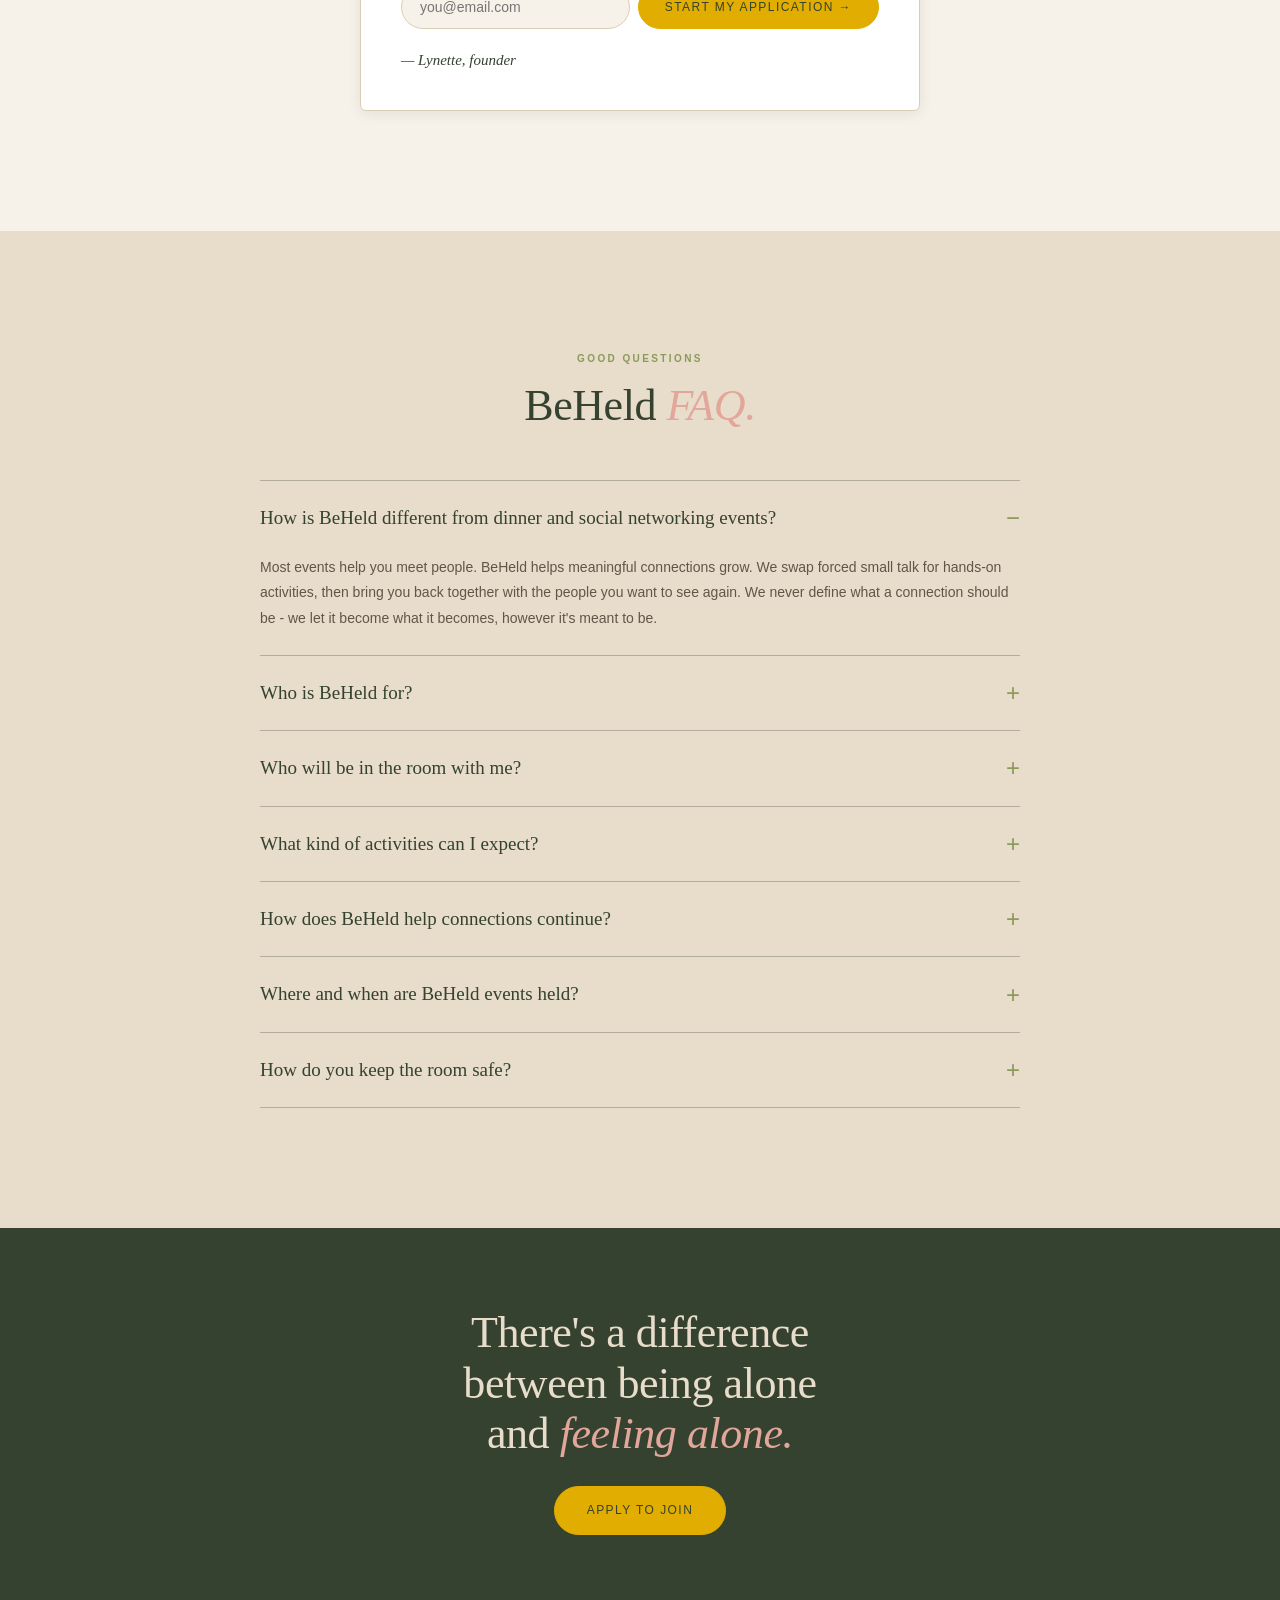
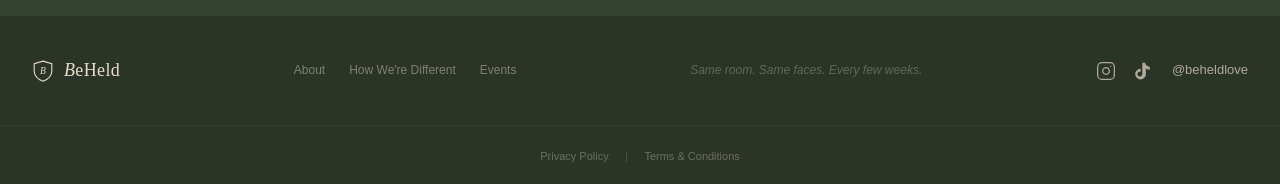
==== commit e85b86f5: "updated hero CTA" ====
--- a/index.html
+++ b/index.html
@@ -78,7 +78,7 @@
 
     <form class="lead-form" data-signup-source="homepage_hero" data-flow="application" novalidate>
       <input type="email" name="email" placeholder="you@email.com" aria-label="Your email" required>
-      <button class="btn btn-primary" type="submit">Apply to the waitlist →</button>
+      <button class="btn btn-primary" type="submit">Start my application →</button>
     </form>
     <p class="lead-form-msg" hidden></p>
   </div>
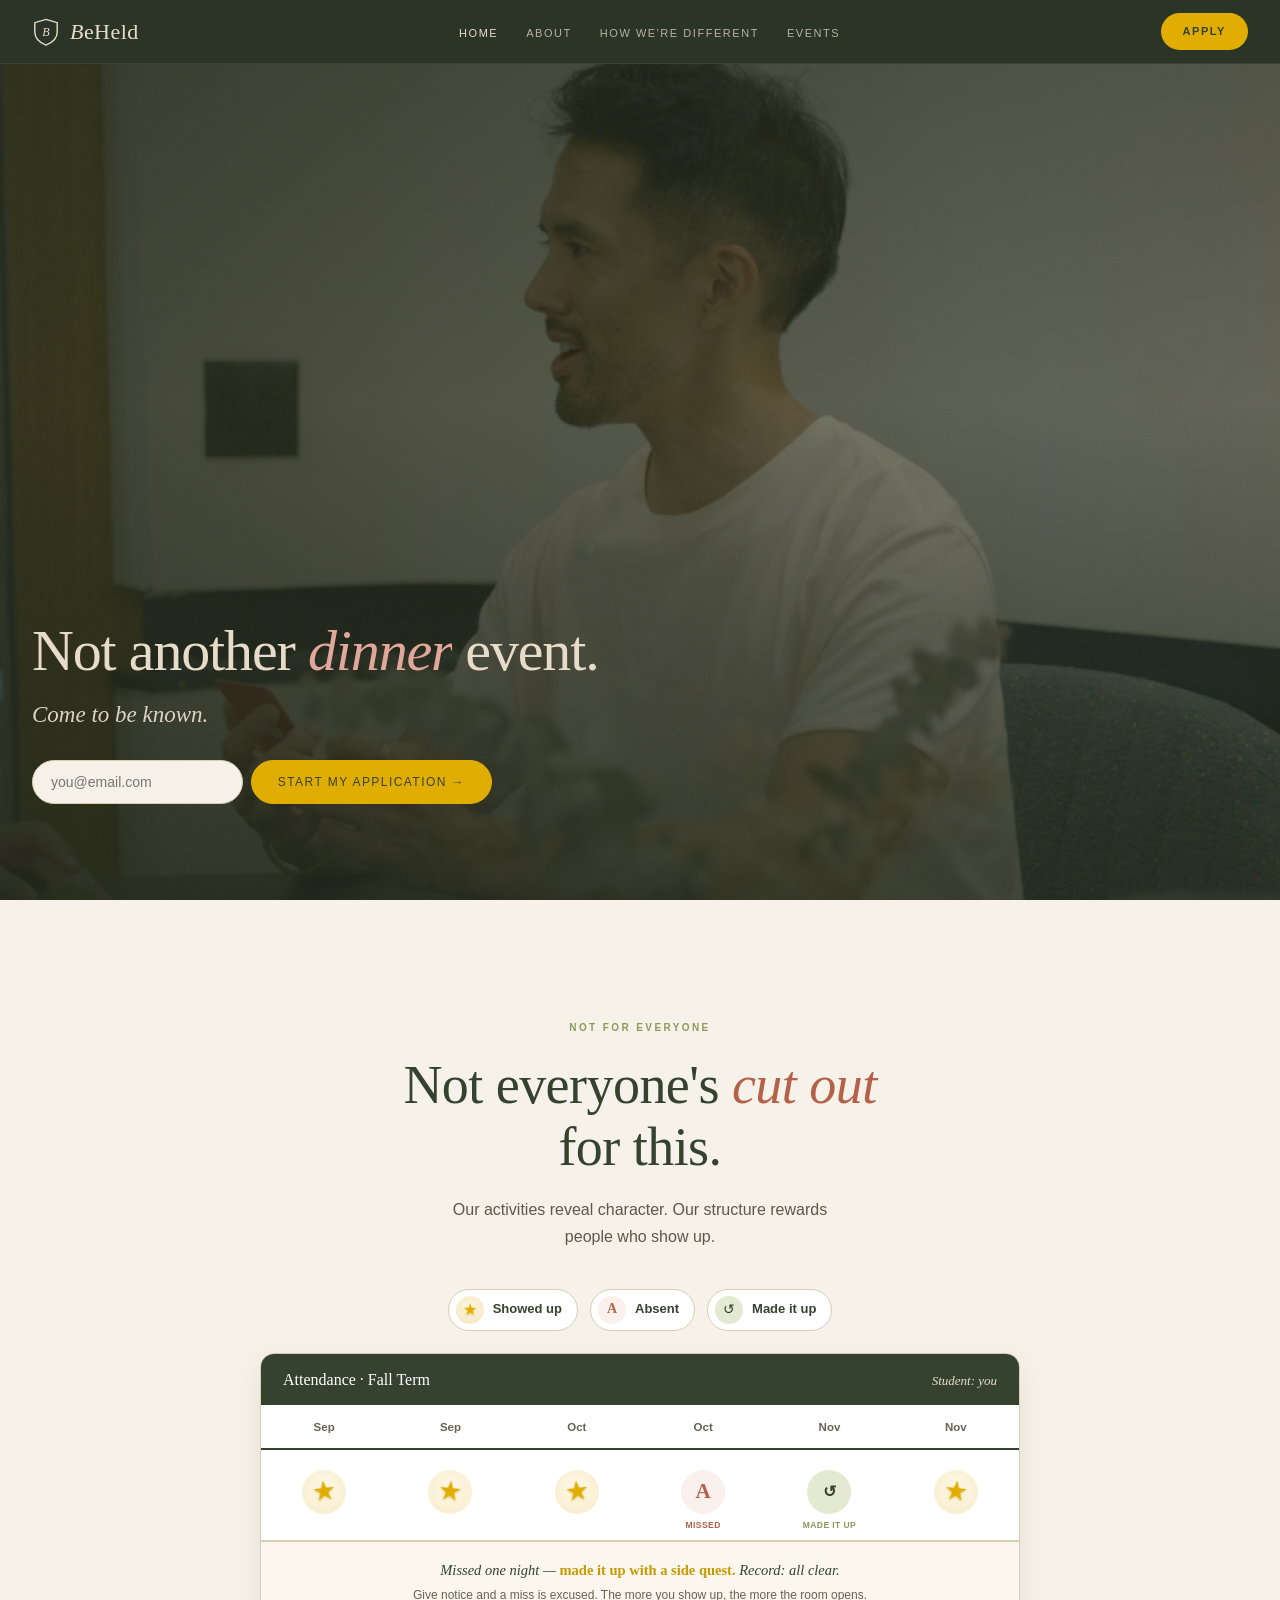
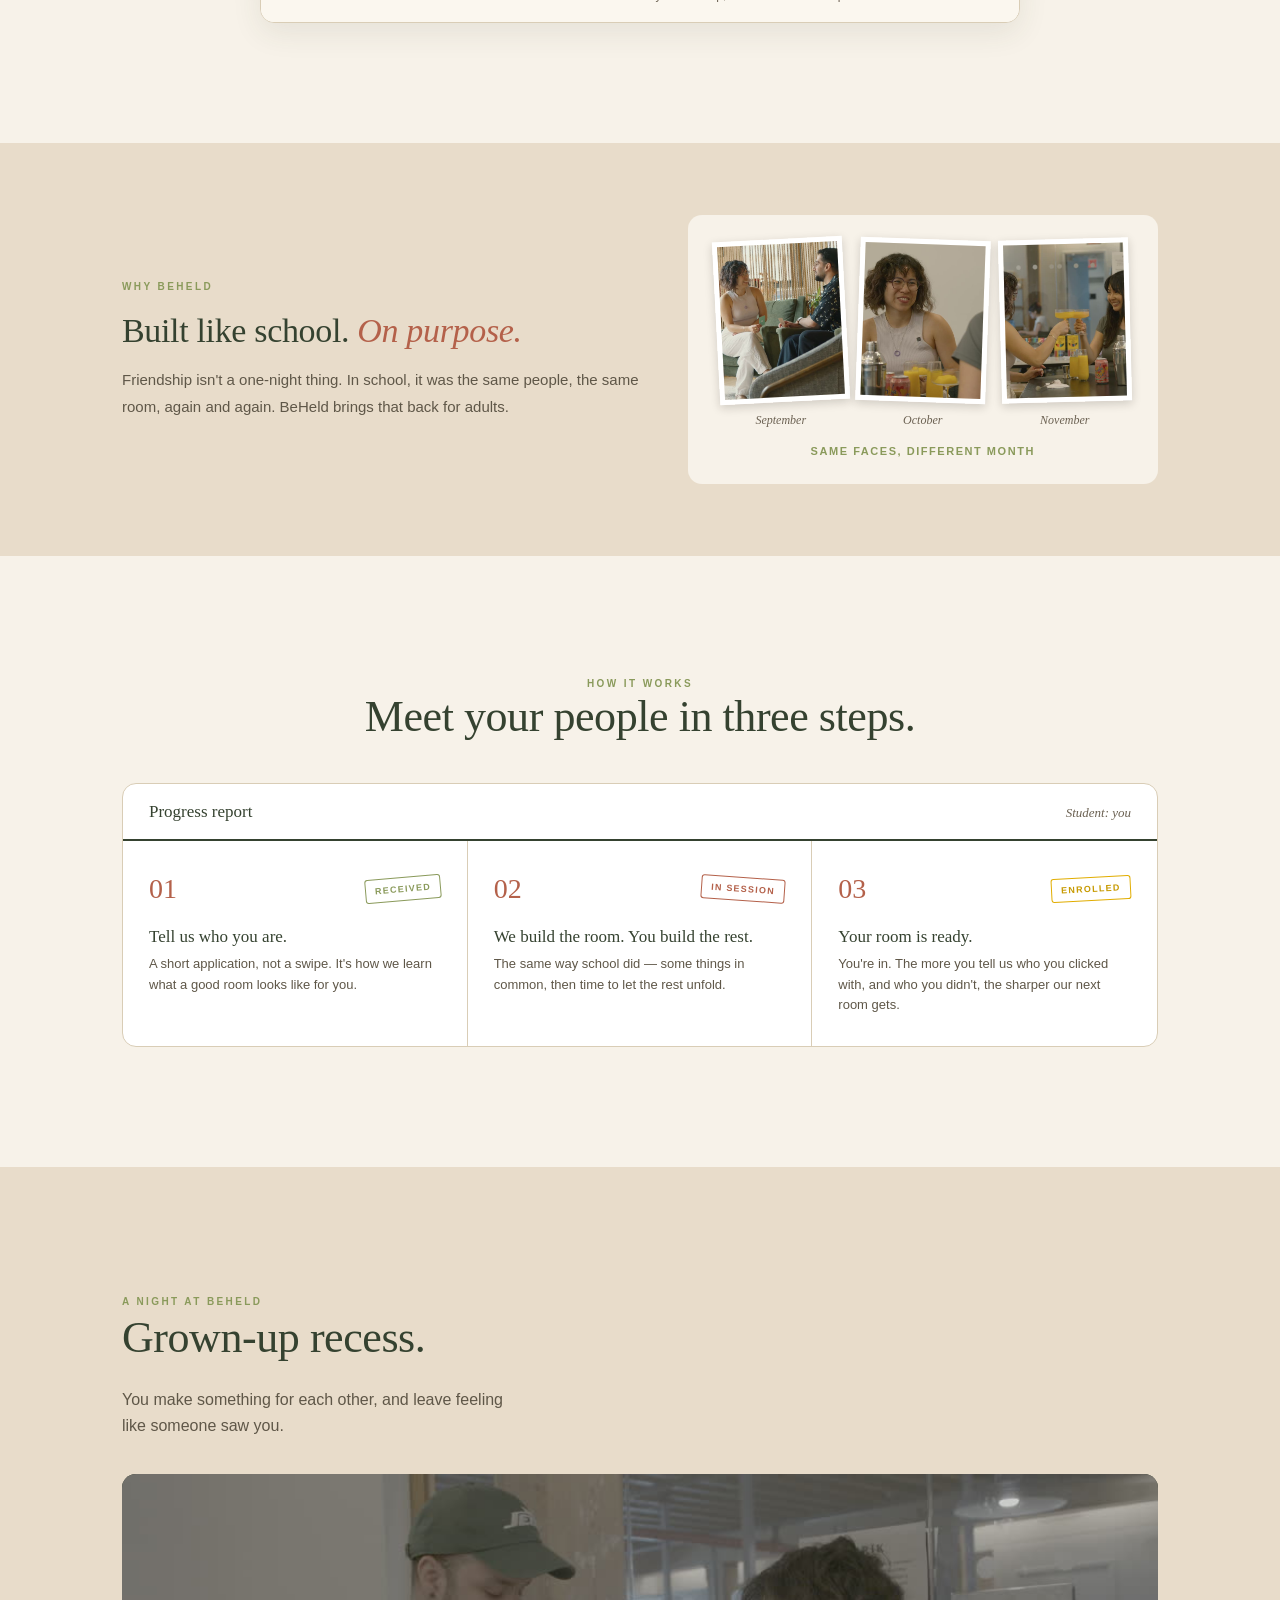
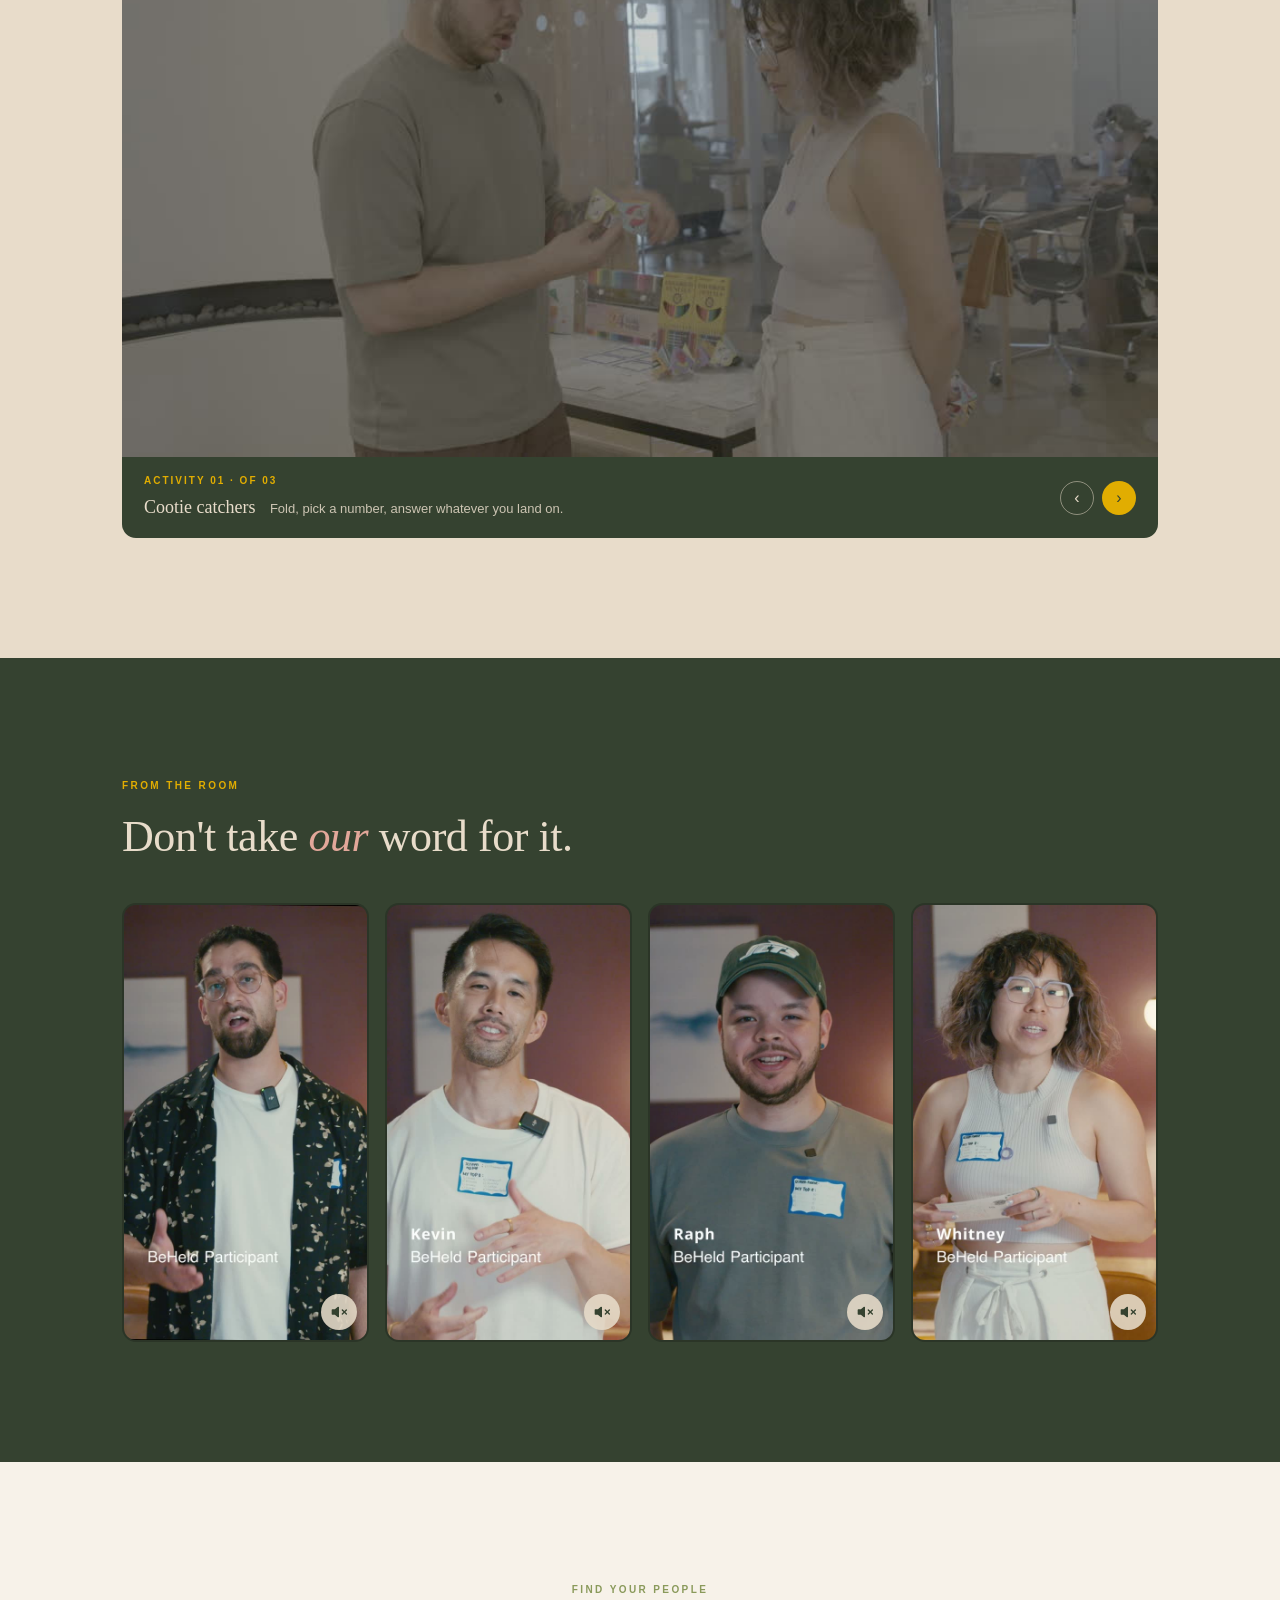
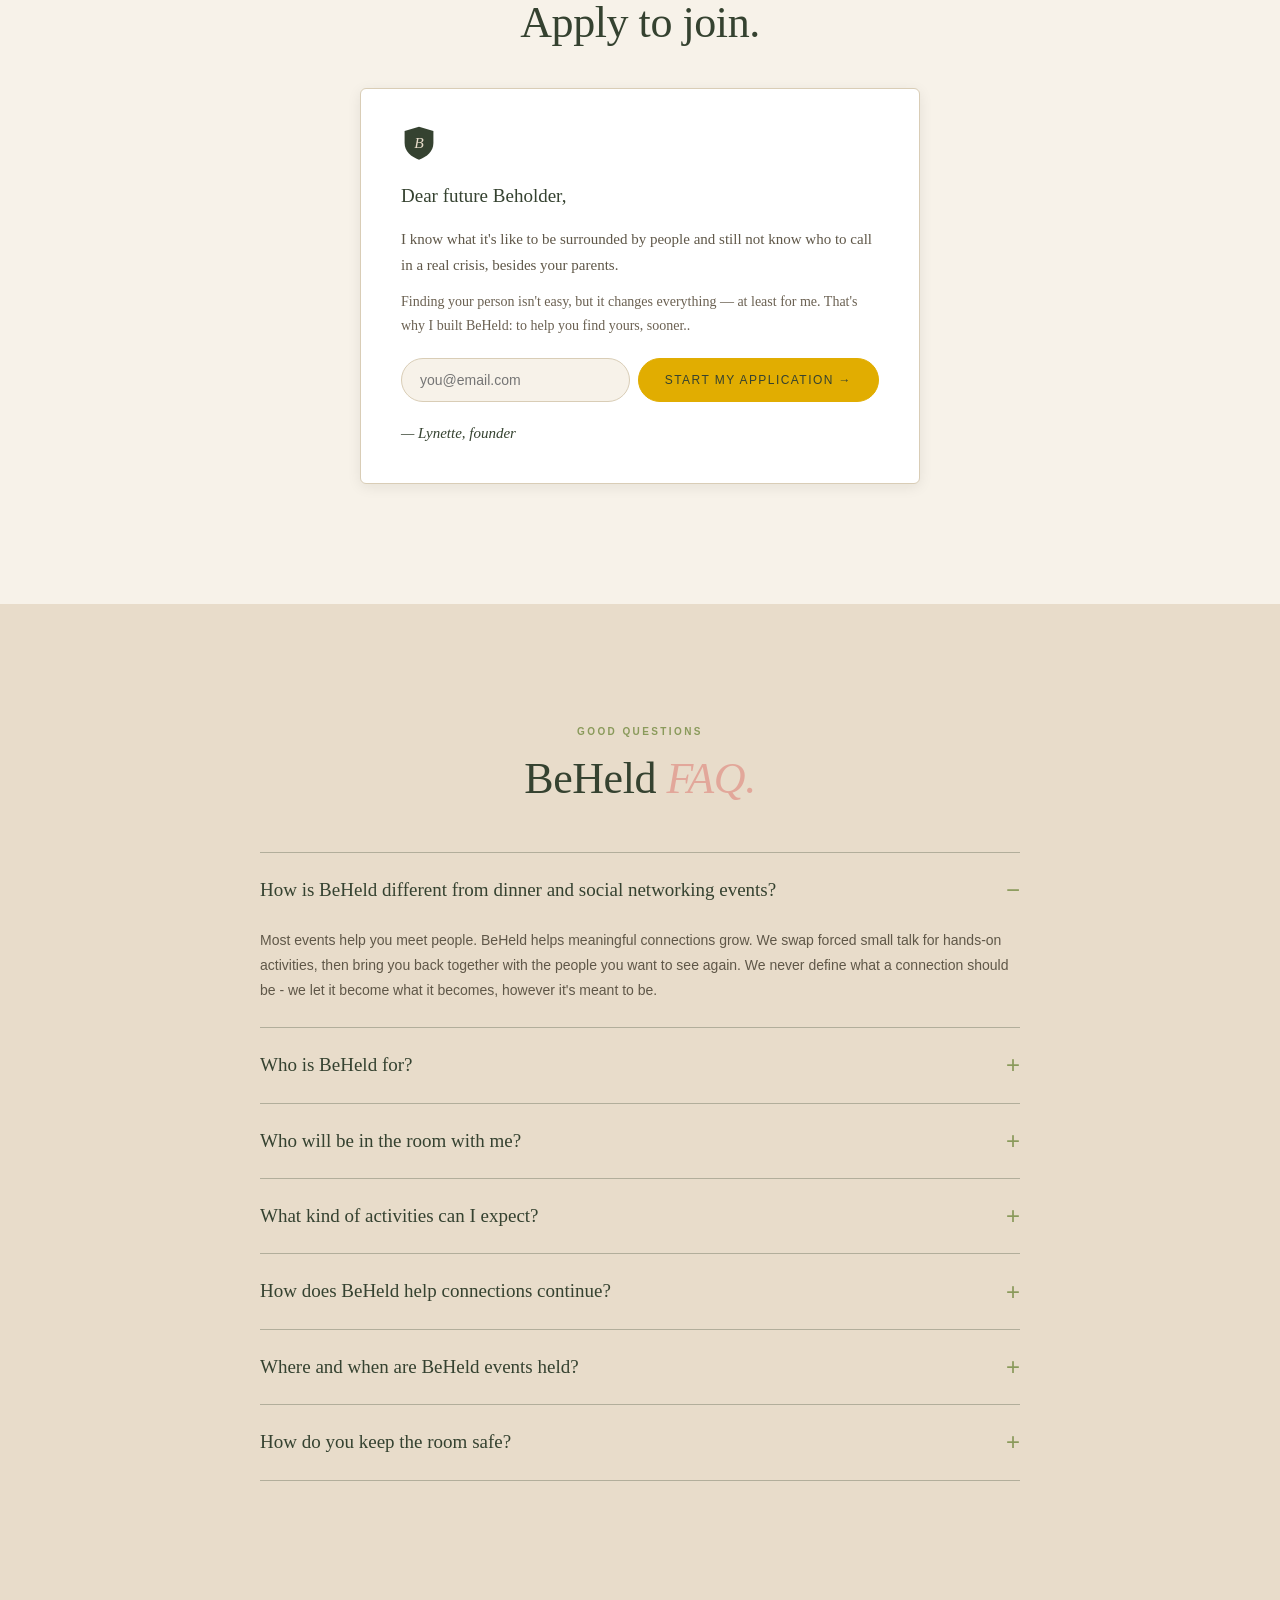
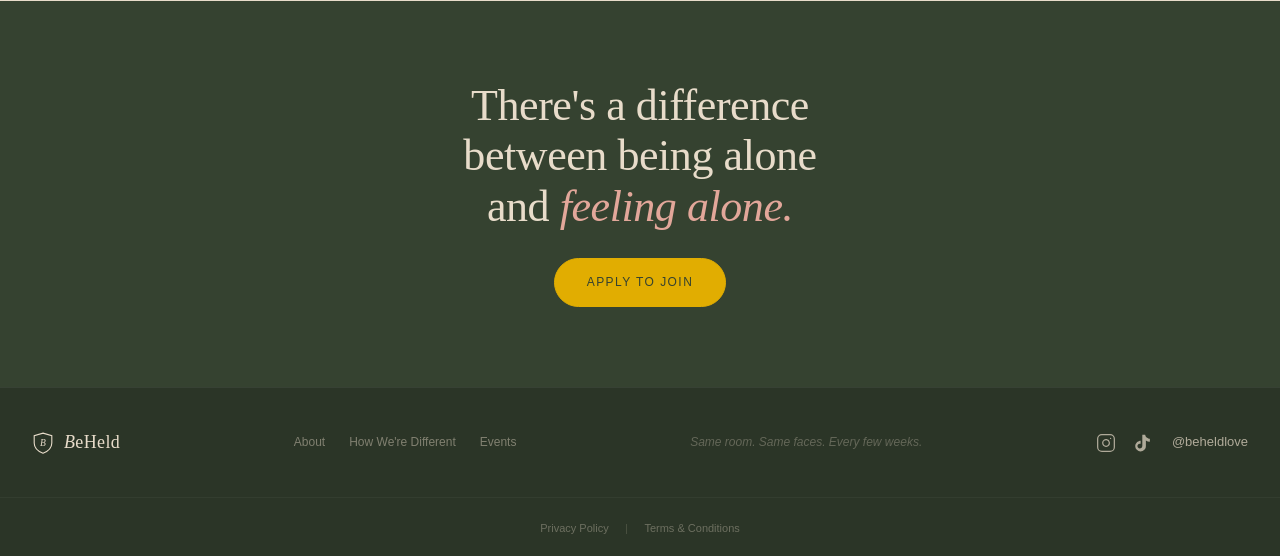
==== commit 22d2e559: "Add attendance register to the Not for everyone band Lynette's roll-book design: star/absent/made-it" ====
--- a/index.html
+++ b/index.html
@@ -90,6 +90,30 @@
     <span class="eyebrow">Not for everyone</span>
     <h2>Not everyone's <em>cut out</em><br/>for this.</h2>
     <p class="filter-sub">Our activities reveal character. Our structure rewards people who show up.</p>
+
+    <div class="roll-key" aria-hidden="true">
+      <div class="roll-key-item"><span class="roll-mark roll-mark--up"><span class="roll-star">★</span></span> <b>Showed up</b></div>
+      <div class="roll-key-item"><span class="roll-mark roll-mark--absent">A</span> <b>Absent</b></div>
+      <div class="roll-key-item"><span class="roll-mark roll-mark--madeup">↺</span> <b>Made it up</b></div>
+    </div>
+    <div class="roll-card">
+      <div class="roll-head"><span class="roll-title">Attendance · Fall Term</span><span class="roll-student">Student: you</span></div>
+      <table class="roll-table" aria-label="Sample attendance record: five nights attended, one missed and made up">
+        <thead><tr><th>Sep</th><th>Sep</th><th>Oct</th><th>Oct</th><th>Nov</th><th>Nov</th></tr></thead>
+        <tbody><tr>
+          <td><span class="roll-cell roll-cell--up roll-tilt1"><span class="roll-star">★</span></span></td>
+          <td><span class="roll-cell roll-cell--up roll-tilt2"><span class="roll-star">★</span></span></td>
+          <td><span class="roll-cell roll-cell--up roll-tilt1"><span class="roll-star">★</span></span></td>
+          <td><span class="roll-cell roll-cell--absent">A<span class="roll-cap roll-cap--miss">missed</span></span></td>
+          <td><span class="roll-cell roll-cell--madeup">↺<span class="roll-cap roll-cap--made">made it up</span></span></td>
+          <td><span class="roll-cell roll-cell--up roll-tilt2"><span class="roll-star">★</span></span></td>
+        </tr></tbody>
+      </table>
+      <div class="roll-foot">
+        <div class="roll-line">Missed one night — <b>made it up with a side quest.</b> Record: all clear.</div>
+        <div class="roll-sub">Give notice and a miss is excused. The more you show up, the more the room opens.</div>
+      </div>
+    </div>
   </div>
 </section>
 
--- a/css/styles.css
+++ b/css/styles.css
@@ -240,6 +240,64 @@
 .filter-band .filter-sub {
   font-family: var(--font-sans); font-size: 16px; line-height: 1.7;
   max-width: 44ch; margin: 18px auto 0; color: var(--ink-soft);
+}
+
+/* Attendance register exhibit — the roll book that proves "our structure
+   rewards people who show up" (design: Lynette's register-simple mockup) */
+.roll-key { display: flex; gap: 12px; justify-content: center; flex-wrap: wrap; margin: 38px auto 22px; }
+.roll-key-item {
+  display: flex; align-items: center; gap: 9px;
+  font-family: var(--font-sans); font-size: 13px; color: var(--ink-soft);
+  background: #fff; border: 1px solid var(--line); border-radius: 100px; padding: 6px 15px 6px 7px;
+}
+.roll-key-item b { color: var(--ivy); font-weight: 700; }
+.roll-mark {
+  width: 28px; height: 28px; flex: none; border-radius: 50%;
+  display: flex; align-items: center; justify-content: center; font-size: 16px;
+}
+.roll-mark--up { background: radial-gradient(circle at 50% 40%, #fff6df, #f3e6c2); }
+.roll-mark--absent { background: #faf0ec; color: var(--clay); font-family: var(--font-serif); font-weight: 700; font-size: 14px; }
+.roll-mark--madeup { background: #e4ead2; color: var(--ivy); font-size: 14px; }
+.roll-star { color: var(--mustard); filter: drop-shadow(0 1px 1px rgba(199, 154, 1, 0.5)); }
+.roll-card {
+  background: #fff; border: 1px solid var(--line); border-radius: 14px; overflow: hidden;
+  box-shadow: 0 10px 30px rgba(53, 66, 48, 0.09); max-width: 760px; margin: 0 auto;
+}
+.roll-head { background: var(--ivy); color: #fff; display: flex; justify-content: space-between; align-items: baseline; padding: 13px 22px; }
+.roll-title { font-family: var(--font-serif); font-size: 16px; }
+.roll-student { font-family: var(--font-serif); font-style: italic; font-size: 13px; color: var(--sand); }
+.roll-table { width: 100%; border-collapse: collapse; }
+.roll-table thead th {
+  font-family: var(--font-sans); font-size: 11.5px; font-weight: 700; color: var(--muted);
+  padding: 13px 4px 11px; border-bottom: 2px solid var(--ivy);
+}
+.roll-table tbody td { padding: 20px 4px 26px; text-align: center; }
+.roll-cell {
+  display: inline-flex; align-items: center; justify-content: center;
+  width: 44px; height: 44px; border-radius: 50%; position: relative;
+}
+.roll-cell--up { background: radial-gradient(circle at 50% 40%, #fff8e6, #f6ebcb); }
+.roll-cell--up .roll-star { font-size: 27px; }
+.roll-tilt1 .roll-star { transform: rotate(-7deg); }
+.roll-tilt2 .roll-star { transform: rotate(6deg); }
+.roll-cell--absent { background: #faf0ec; color: var(--clay); font-family: var(--font-serif); font-weight: 700; font-size: 21px; }
+.roll-cell--madeup { background: #e4ead2; color: var(--ivy); font-family: var(--font-serif); font-weight: 700; font-size: 16px; }
+.roll-cap {
+  position: absolute; bottom: -19px; left: 50%; transform: translateX(-50%);
+  font-family: var(--font-sans); font-size: 8.5px; font-weight: 700;
+  letter-spacing: 0.05em; text-transform: uppercase; white-space: nowrap;
+}
+.roll-cap--miss { color: var(--clay); }
+.roll-cap--made { color: var(--sage); }
+.roll-foot { background: #FBF7EF; border-top: 2px solid var(--line); padding: 17px 22px; }
+.roll-line { font-family: var(--font-serif); font-style: italic; font-size: 14.5px; color: var(--ivy); }
+.roll-line b { font-style: normal; font-weight: 700; color: var(--mustard-deep); }
+.roll-sub { font-family: var(--font-sans); font-size: 12px; color: var(--muted); margin-top: 4px; }
+@media (max-width: 820px) {
+  .roll-cell { width: 36px; height: 36px; }
+  .roll-cell--up .roll-star { font-size: 22px; }
+  .roll-cell--absent { font-size: 18px; }
+  .roll-table tbody td { padding: 16px 2px 24px; }
 }
 
 /* ── HOMEPAGE: WHY BEHELD (the quiet, explanatory beat) ── */
